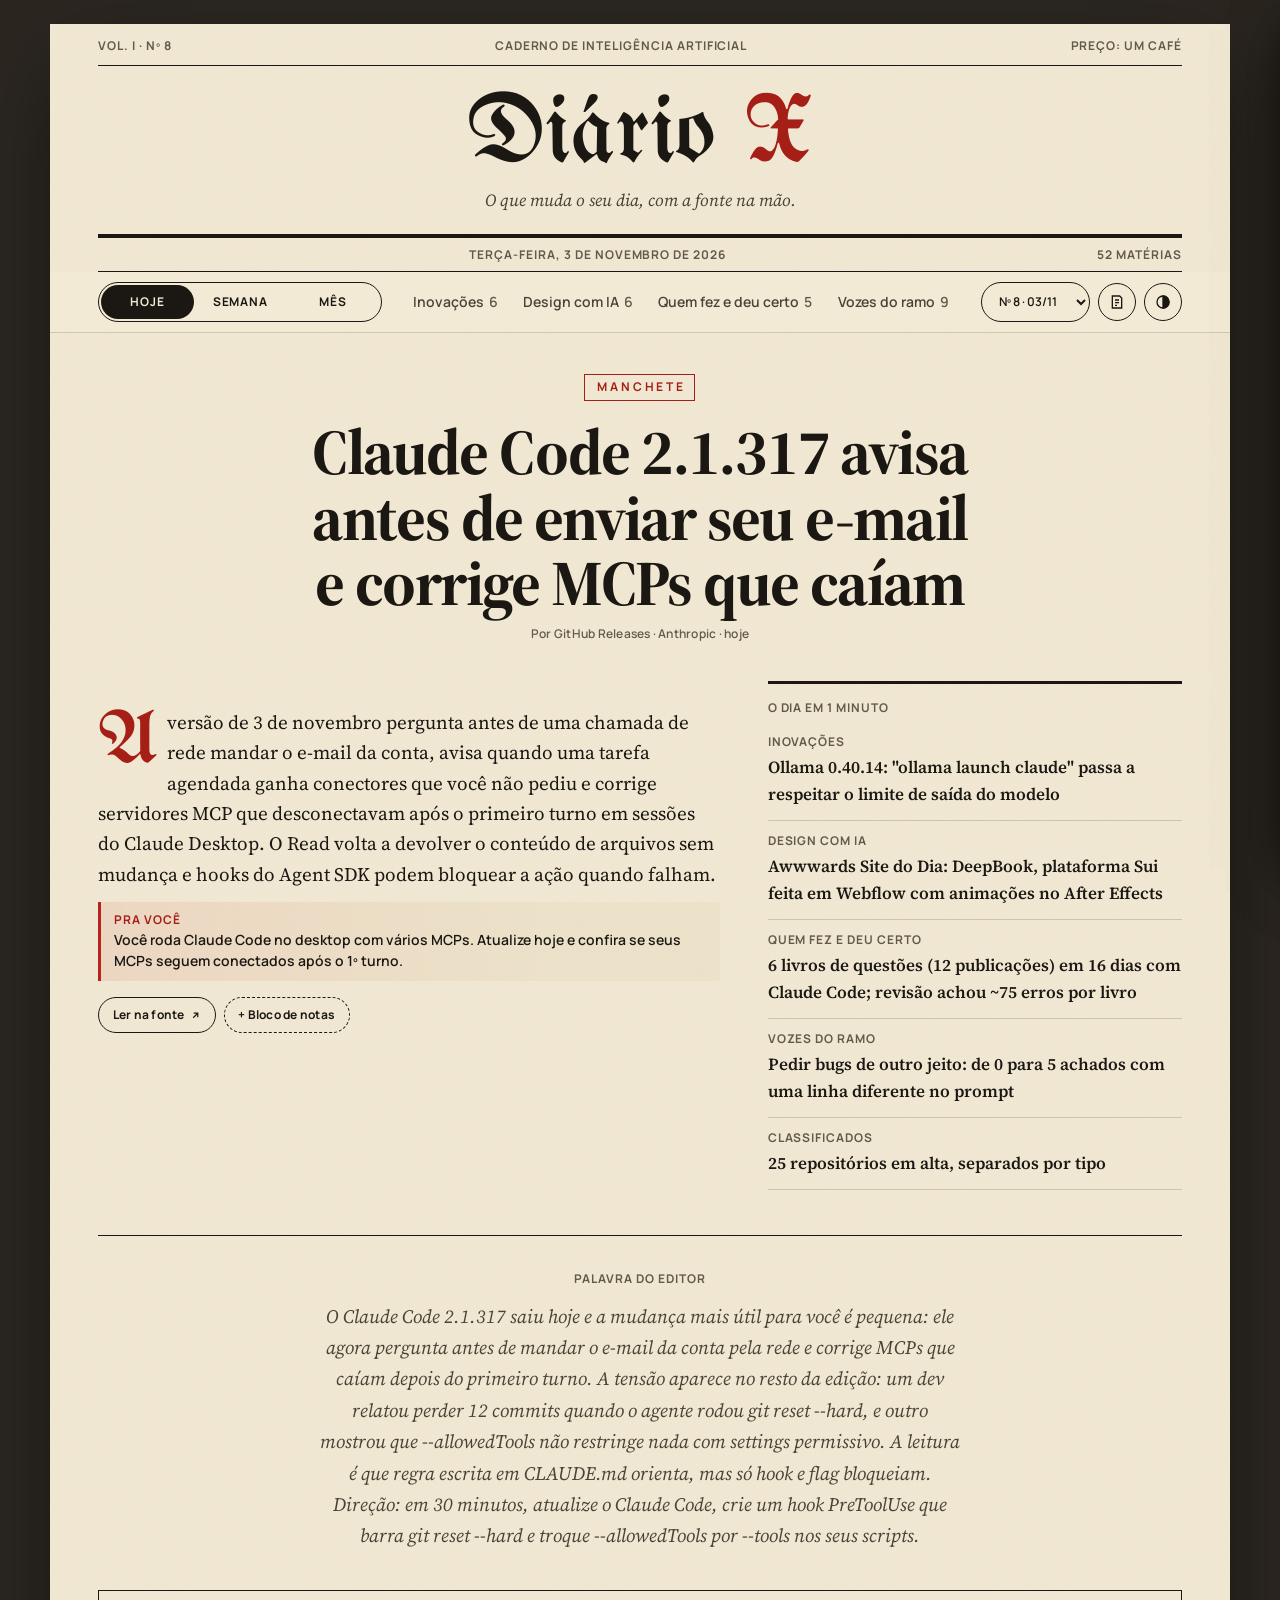
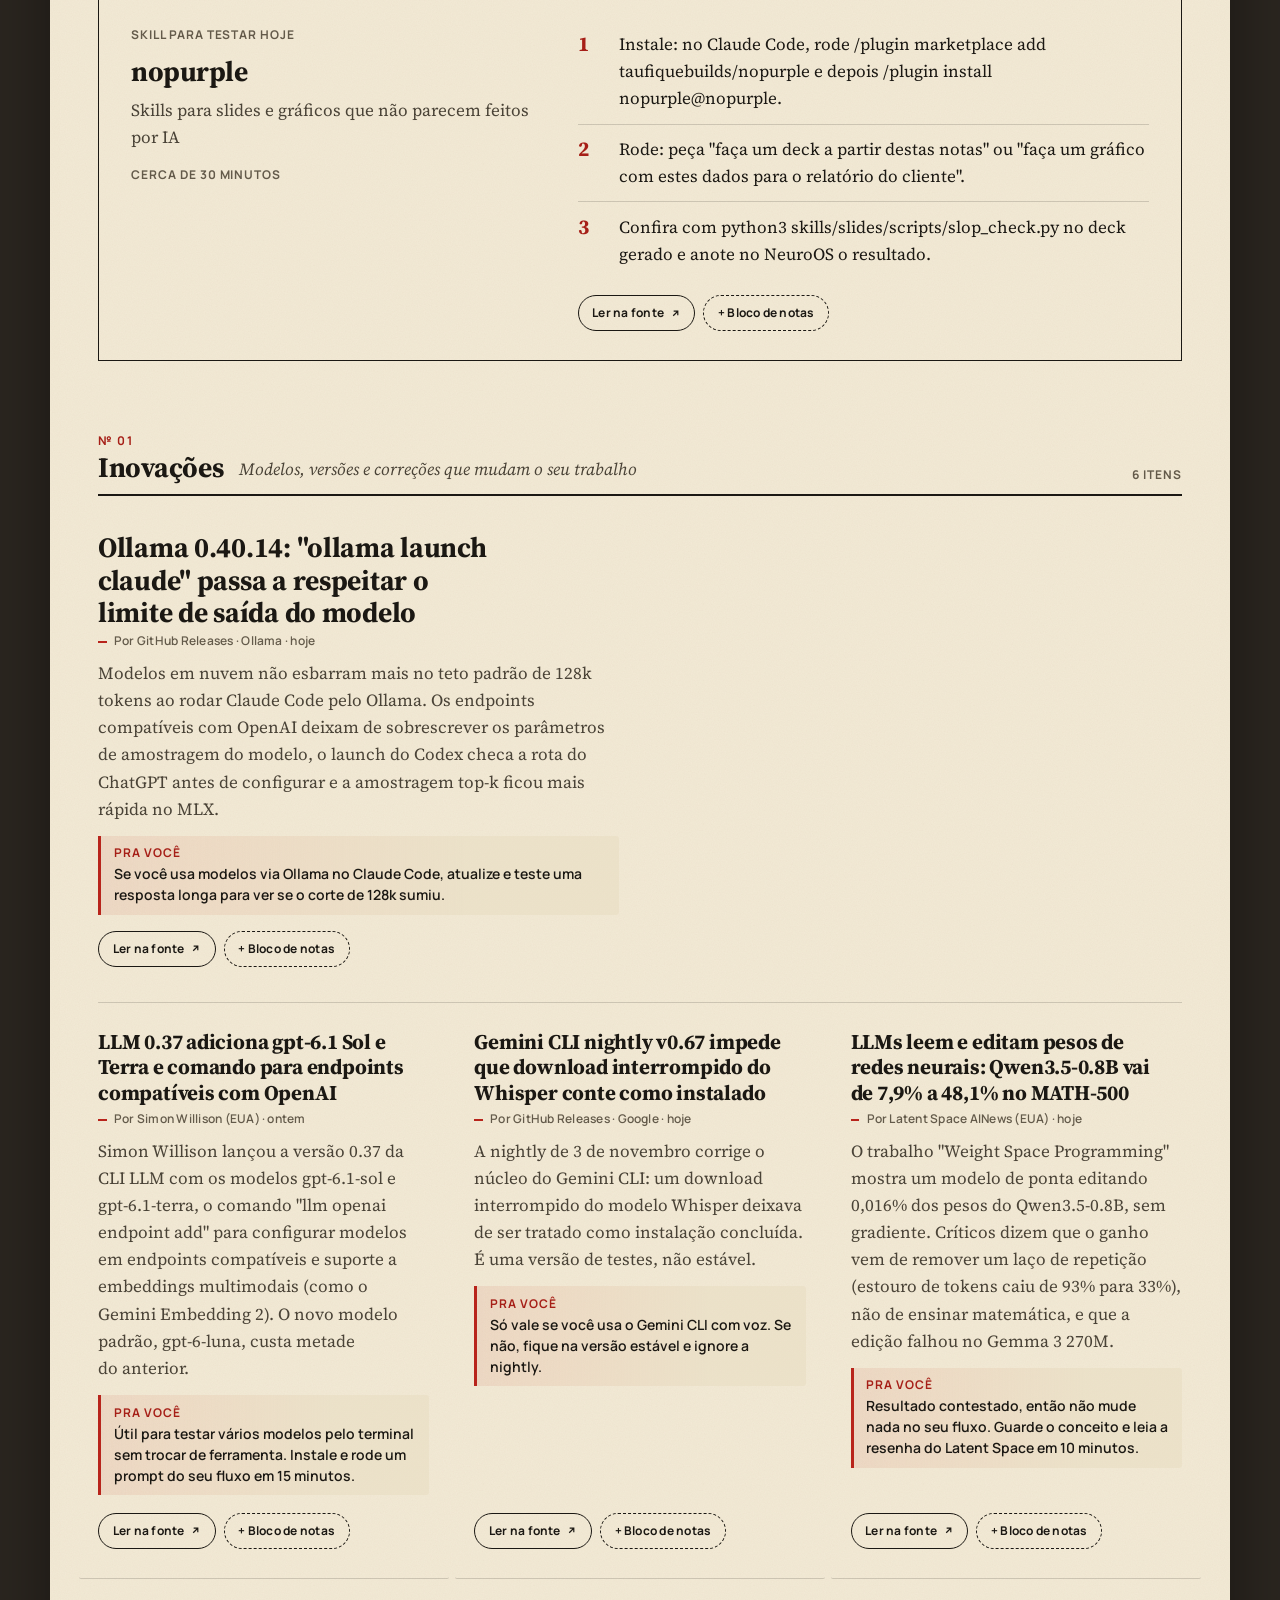
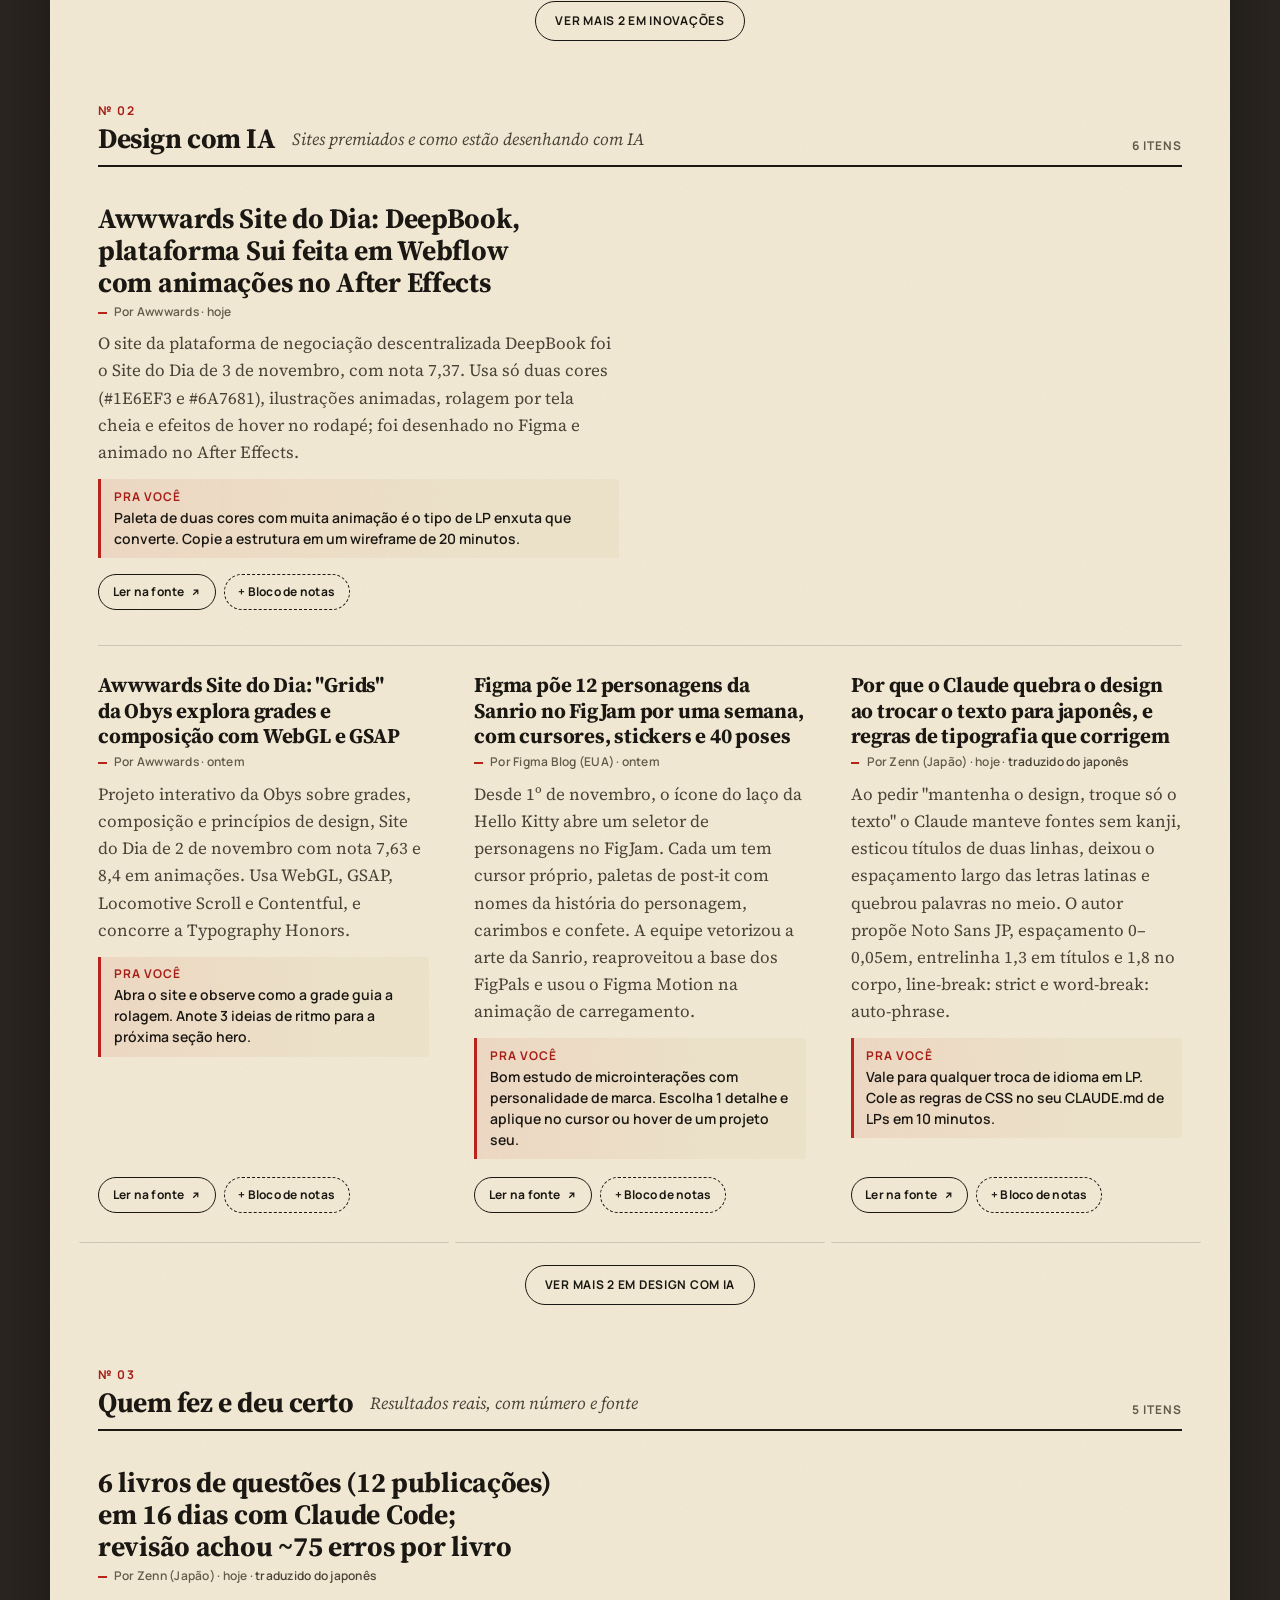
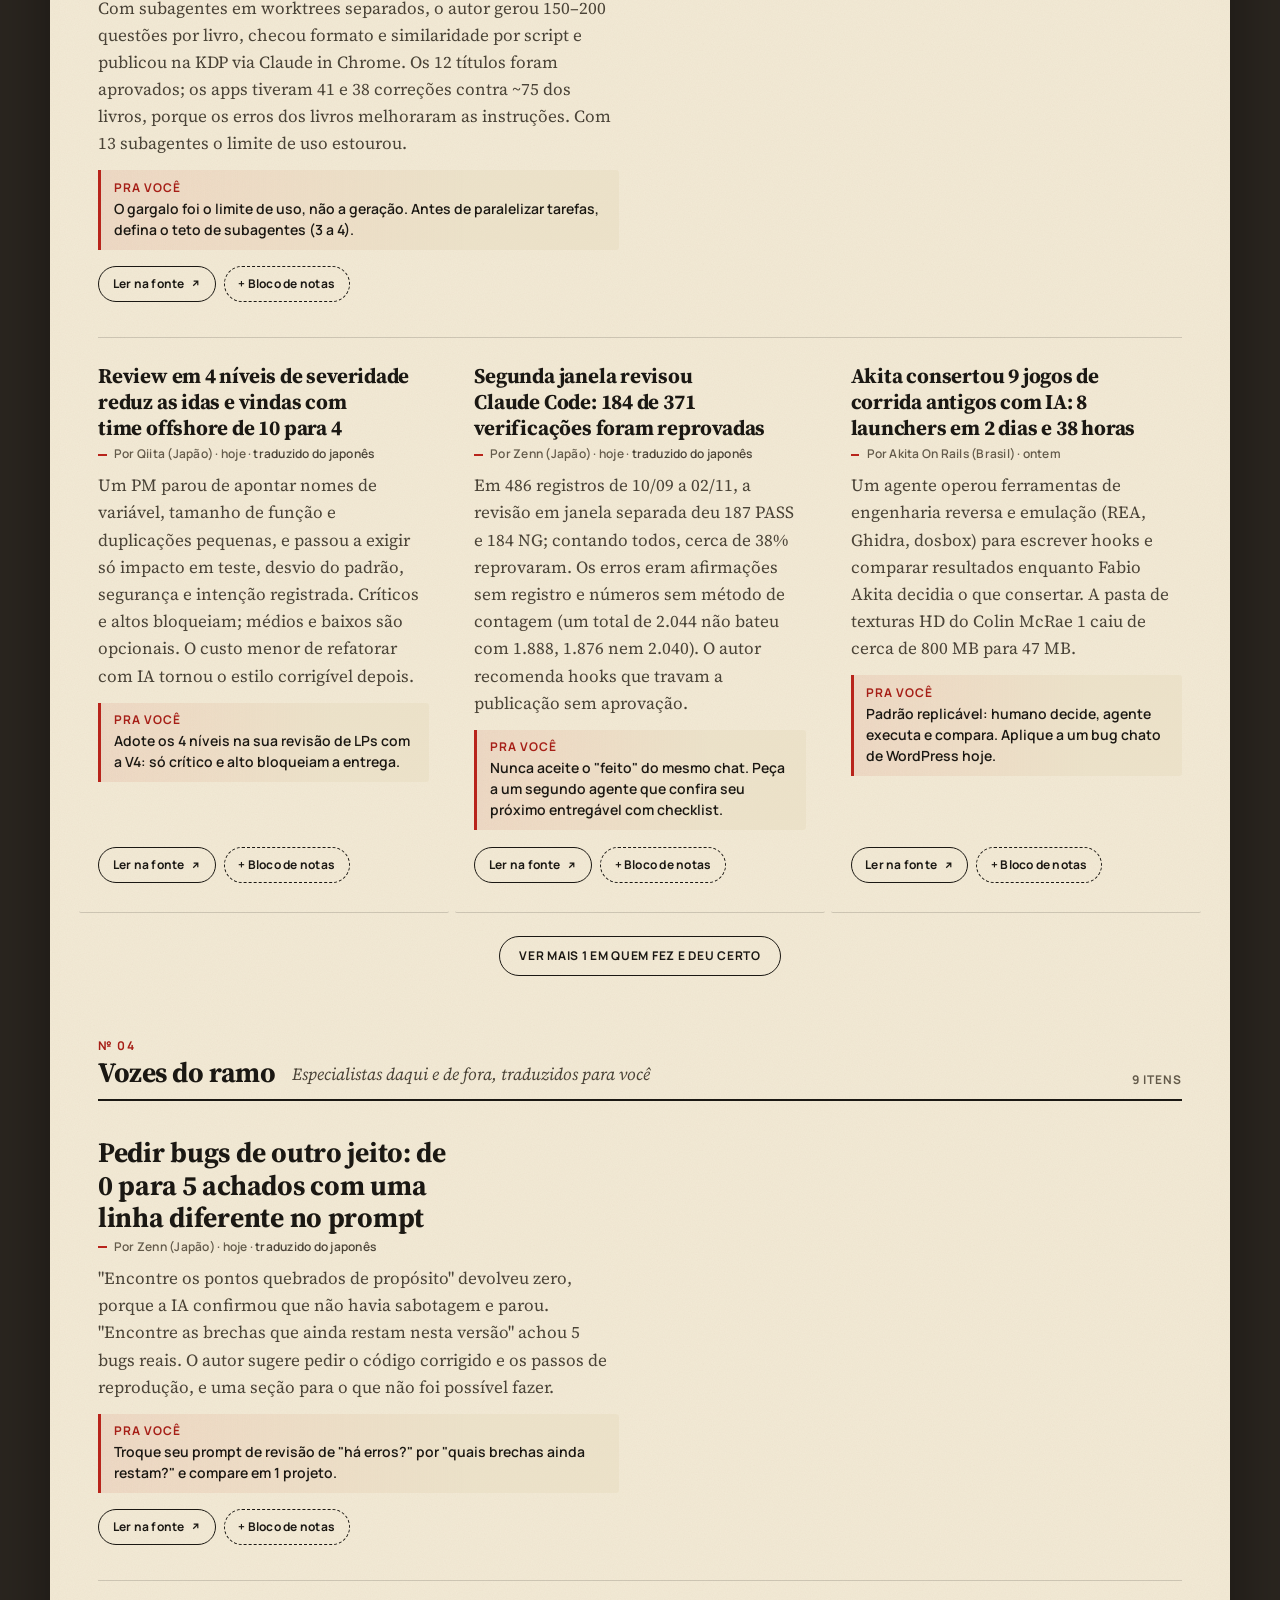
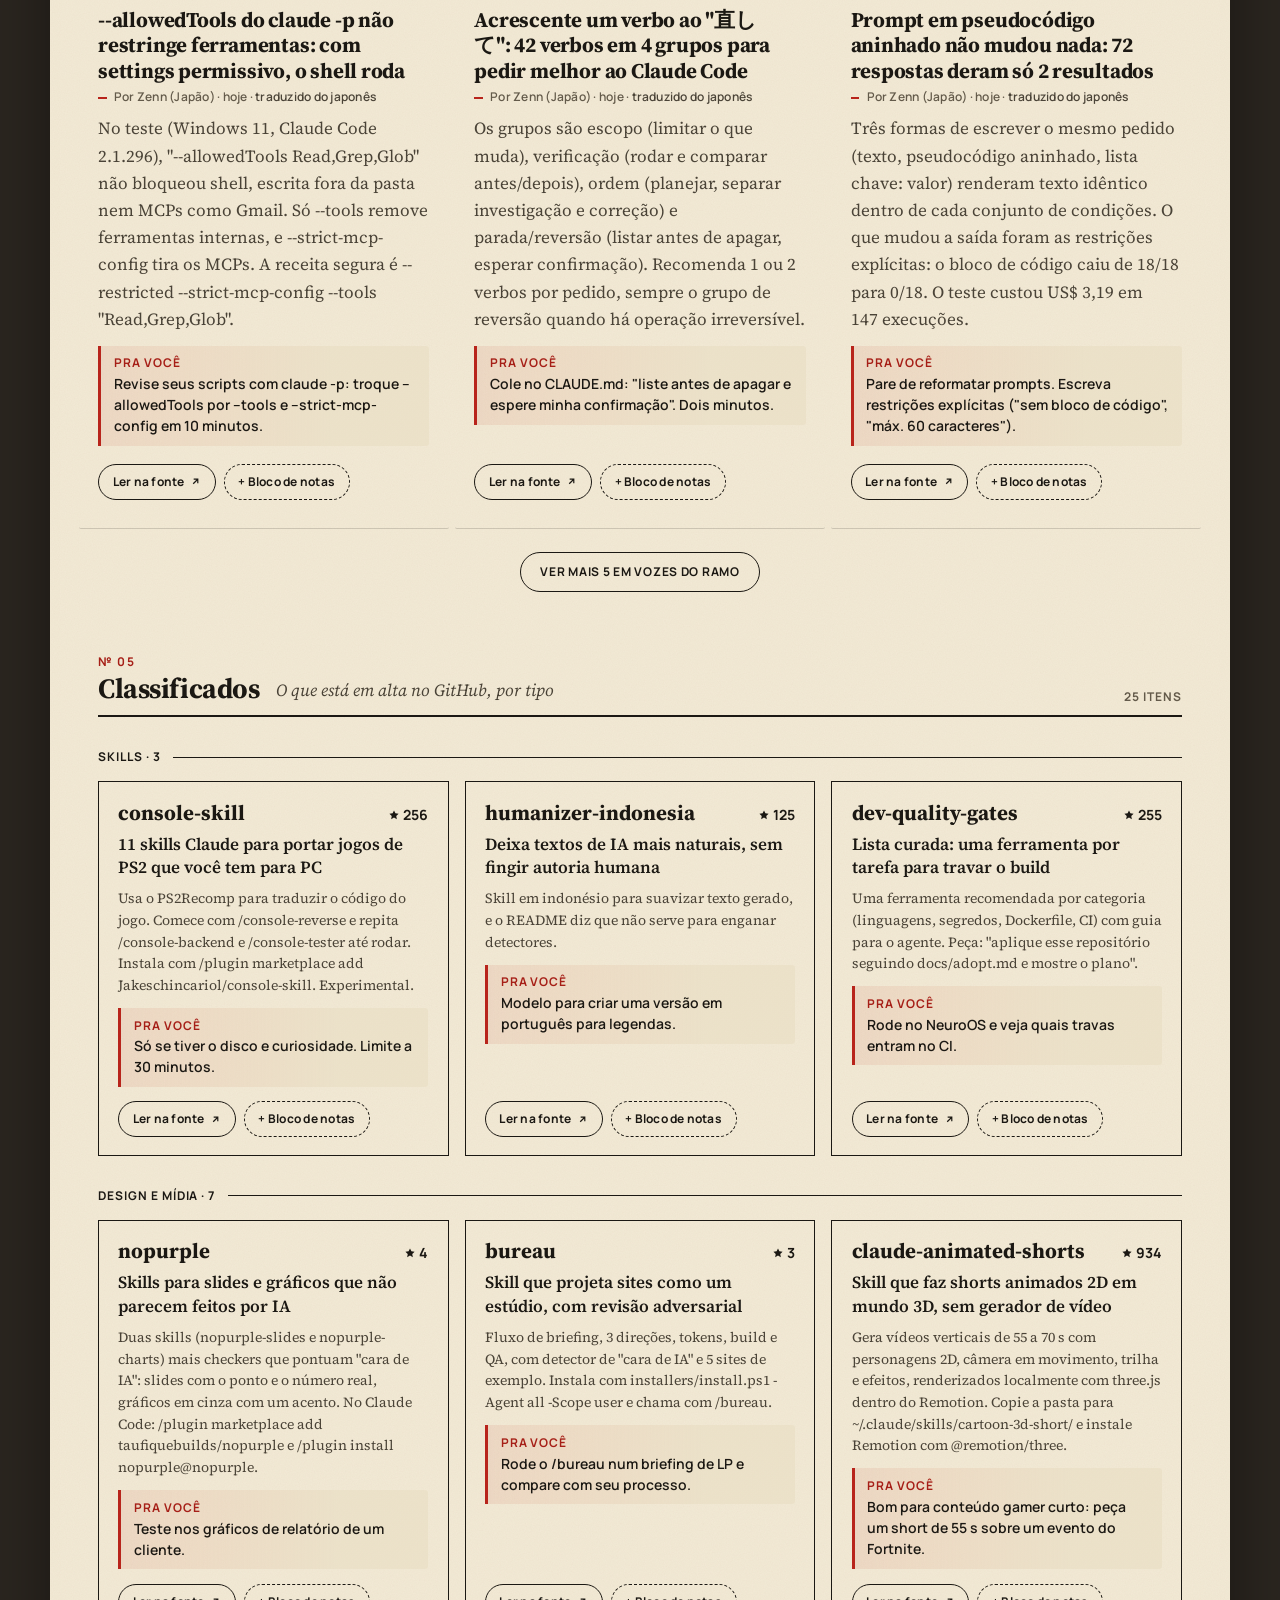
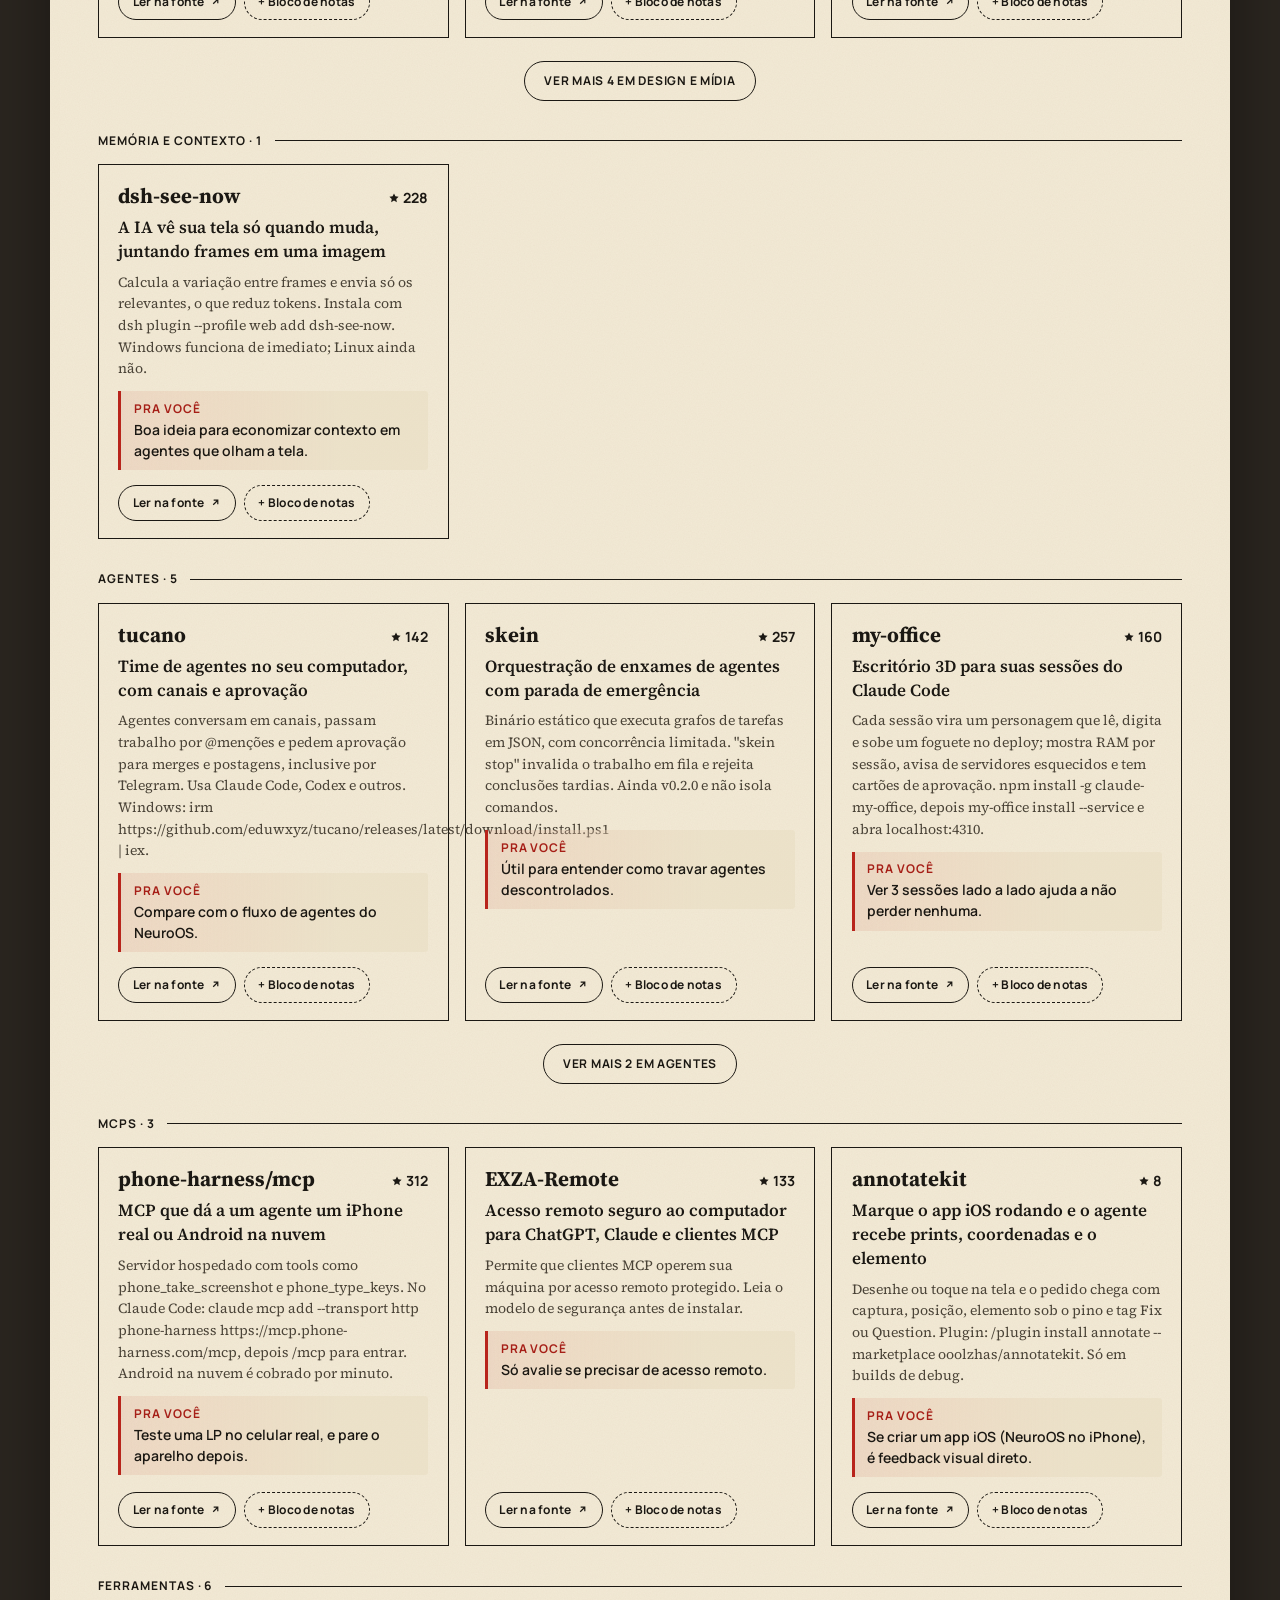
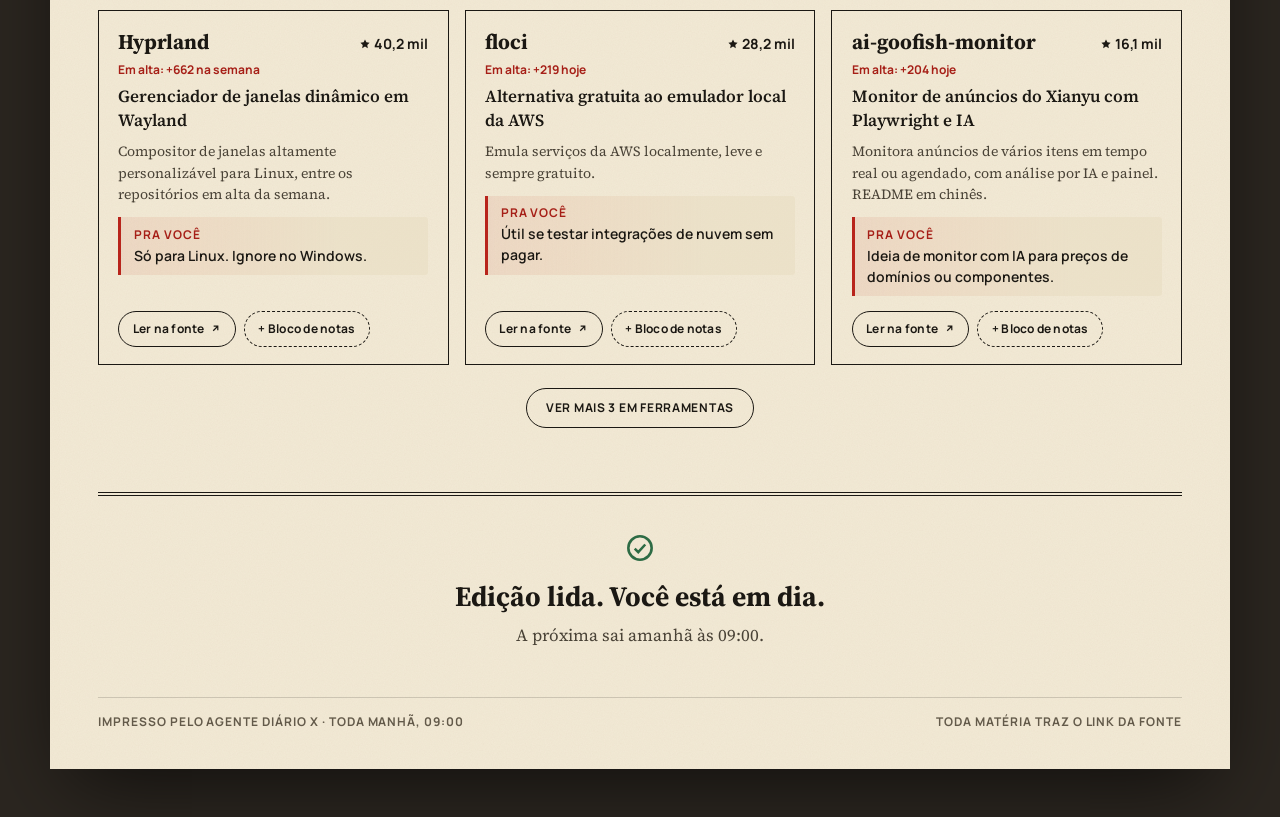
==== index.html @ 7601b272 "Painel Configurar no jornal, tamanho da edição e NeuroOS opcional Na primeira vez o painel abre sozi" ====
<!doctype html>
<html lang="pt-BR">
<head>
<meta charset="utf-8">
<meta name="viewport" content="width=device-width, initial-scale=1">
<title>Diário X · IA</title>
<link rel="icon" type="image/png" href="assets/favicon-64.png">
<link rel="apple-touch-icon" href="assets/apple-touch-icon.png">
<link rel="preconnect" href="https://fonts.googleapis.com">
<link rel="preconnect" href="https://fonts.gstatic.com" crossorigin>
<link href="https://fonts.googleapis.com/css2?family=Manrope:wght@600;700&family=Source+Serif+4:ital,opsz,wght@0,8..60,400;0,8..60,600;0,8..60,700;1,8..60,400&family=UnifrakturMaguntia&display=swap" rel="stylesheet">
<style>
  /* Tokens: papel de jornal + identidade Vinicius Xavier (vermelho = aja aqui) */
  :root {
    --desk: #2b2620;
    --paper: #f3ead6;
    --paper-2: #e9dec4;
    --ink: #1b1813;
    --ink-2: #4a4337;
    --ink-3: #635a4a;
    --rule: #1b18132b;
    --rule-strong: #1b1813;
    --accent-text: #a61f17;
    --accent-solid: #b8241b;
    --on-accent: #fff8ec;
    --ok: #2d6b44;
    --ease: cubic-bezier(.23, 1, .32, 1);

    /* três vozes: logotipo, serifa editorial, sem serifa da marca */
    --logo: "UnifrakturMaguntia", "Old English Text MT", serif;
    --serif: "Source Serif 4", Georgia, serif;
    --sans: "Manrope", system-ui, sans-serif;

    /* escala por papel */
    --t-manchete: clamp(2.3rem, 5vw, 4.25rem);
    --t-secao: 1.75rem;
    --t-titulo: 1.3125rem;
    --t-texto: 1.0625rem;
    --t-nota: .875rem;
    --t-rotulo: .75rem;

    --bar-h: 64px;
    color-scheme: light;
  }
  @media (prefers-color-scheme: dark) {
    :root:not([data-theme="light"]) {
      --desk: #0d0b09; --paper: #1d1913; --paper-2: #28221a; --ink: #ecdfc3; --ink-2: #cbbd9e; --ink-3: #ab9e83;
      --rule: #ecdfc32b; --rule-strong: #ecdfc3; --accent-text: #ff7a68; --accent-solid: #c9322a; --ok: #7fc79a;
      color-scheme: dark;
    }
  }
  :root[data-theme="dark"] {
    --desk: #0d0b09; --paper: #1d1913; --paper-2: #28221a; --ink: #ecdfc3; --ink-2: #cbbd9e; --ink-3: #ab9e83;
    --rule: #ecdfc32b; --rule-strong: #ecdfc3; --accent-text: #ff7a68; --accent-solid: #c9322a; --ok: #7fc79a;
    color-scheme: dark;
  }

  * { box-sizing: border-box; }
  html { -webkit-text-size-adjust: 100%; scroll-behavior: smooth; scrollbar-color: var(--ink-3) var(--desk); accent-color: var(--accent-solid); }
  body { margin: 0; background: var(--desk); color: var(--ink); font: 400 var(--t-texto)/1.6 var(--serif); font-optical-sizing: auto; -webkit-font-smoothing: antialiased; caret-color: var(--accent-solid); }
  ::selection { background: var(--accent-solid); color: var(--on-accent); }
  a { color: inherit; text-underline-offset: .18em; text-decoration-thickness: 1px; }
  button { -webkit-tap-highlight-color: transparent; font: inherit; }
  button:active { transform: scale(.97); }
  :focus-visible { outline: 3px solid var(--accent-solid); outline-offset: 2px; }

  /* papéis tipográficos */
  .rotulo { font: 700 var(--t-rotulo)/1.3 var(--sans); letter-spacing: .08em; text-transform: uppercase; color: var(--ink-3); }
  .byline { margin: .35rem 0 .6rem; font: 600 var(--t-rotulo)/1.4 var(--sans); letter-spacing: .02em; color: var(--ink-3); }
  .byline .trad { color: var(--ink-2); }
  h3.titulo { margin: 0; font: 700 var(--t-titulo)/1.22 var(--serif); letter-spacing: -.01em; text-wrap: balance; }
  h3.titulo a { text-decoration: none; }
  h3.titulo a:hover { text-decoration: underline; }
  .resumo { margin: 0; color: var(--ink-2); text-wrap: pretty; }

  /* a folha de jornal sobre a mesa */
  .sheet {
    position: relative; max-width: 1180px; margin: 1.5rem auto 3rem; padding: 0 3rem 2.5rem;
    background-color: var(--paper);
    background-image: url("data:image/svg+xml,%3Csvg xmlns='http://www.w3.org/2000/svg' width='220' height='220'%3E%3Cfilter id='n'%3E%3CfeTurbulence type='fractalNoise' baseFrequency='.85' numOctaves='3' stitchTiles='stitch'/%3E%3CfeColorMatrix values='0 0 0 0 .35 0 0 0 0 .27 0 0 0 0 .15 0 0 0 .07 0'/%3E%3C/filter%3E%3Crect width='100%25' height='100%25' filter='url(%23n)'/%3E%3C/svg%3E");
    box-shadow: 0 30px 80px -20px #000a;
  }

  /* ── Cabeçalho ── */
  .strip { display: flex; justify-content: space-between; gap: 1rem; padding: .9rem 0 .7rem; border-bottom: 1px solid var(--rule-strong); }
  .title { text-align: center; padding: 1.5rem 0 .3rem; }
  .title h1 { margin: 0; font: 400 clamp(3.2rem, 8.5vw, 6rem)/.95 var(--logo); }
  .title h1 .x { color: var(--accent-text); }
  .title .motto { margin-top: .5rem; font: italic 400 var(--t-texto)/1.4 var(--serif); color: var(--ink-2); }
  .dateline { display: flex; justify-content: space-between; gap: 1rem; margin-top: 1rem; border-top: 4px solid var(--rule-strong); border-bottom: 1px solid var(--rule-strong); padding: .55rem 0; }
  .dateline .rotulo { color: var(--ink); }

  /* ── Barra (sólida, sem vidro) ── */
  .bar { position: sticky; top: 0; z-index: 20; margin: 0 -3rem; padding: .6rem 3rem; background: var(--paper); border-bottom: 1px solid var(--rule); }
  .bar-in { display: flex; align-items: center; gap: 1.2rem; }
  .seg { position: relative; display: inline-grid; grid-auto-flow: column; grid-auto-columns: 1fr; border: 1.5px solid var(--rule-strong); padding: 2px; border-radius: 999px; flex: none; }
  .seg button { position: relative; z-index: 1; border: 0; background: none; color: var(--ink); cursor: pointer; font: 700 var(--t-rotulo)/1 var(--sans); letter-spacing: .06em; text-transform: uppercase; padding: .7rem 1rem; border-radius: 999px; min-width: 5.8rem; transition: color 240ms var(--ease); }
  .seg button[aria-selected="true"] { color: var(--paper); }
  .seg .thumb { position: absolute; top: 2px; bottom: 2px; left: 2px; width: calc((100% - 4px) / 3); border-radius: 999px; background: var(--ink); transition: transform 380ms cubic-bezier(.3, 1.25, .5, 1); }
  .cats { display: flex; gap: .2rem; overflow-x: auto; scrollbar-width: none; flex: 1; }
  .cats a { flex: none; text-decoration: none; padding: .6rem .7rem; border-radius: 6px; font: 600 var(--t-nota)/1 var(--sans); color: var(--ink-2); transition: background 160ms var(--ease); }
  .cats a:hover { background: var(--paper-2); color: var(--ink); }
  .cats a b { font-weight: 600; color: var(--ink-3); margin-left: .3rem; }
  .tools { display: flex; gap: .5rem; align-items: center; flex: none; }
  .ed-select { font: 600 var(--t-rotulo)/1 var(--sans); color: var(--ink); background: transparent; border: 1.5px solid var(--rule-strong); border-radius: 999px; padding: .6rem .8rem; min-height: 38px; }
  .icon-btn { width: 38px; height: 38px; border-radius: 50%; border: 1.5px solid var(--rule-strong); background: transparent; color: var(--ink); cursor: pointer; display: grid; place-items: center; }

  /* ── Fotos que se mexem (só nos destaques) ── */
  .foto { position: relative; margin: 0; overflow: hidden; background: var(--paper-2); }
  .foto img { display: block; width: 100%; height: 100%; object-fit: cover; filter: grayscale(1) sepia(.5) contrast(1.15) brightness(.95); transform-origin: 50% 40%; animation: respira 16s ease-in-out infinite alternate; animation-delay: var(--d, 0s); transition: filter 520ms var(--ease); }
  .foto::after { content: ""; position: absolute; inset: 0; pointer-events: none; mix-blend-mode: multiply; background: radial-gradient(#0000002a .7px, transparent .9px) 0 0 / 3px 3px; transition: opacity 520ms var(--ease); }
  .foto:hover img, .foto:active img { filter: none; }
  .foto:hover::after, .foto:active::after { opacity: 0; }
  @keyframes respira { from { transform: scale(1.04) translate(-1.2%, -.8%); } to { transform: scale(1.12) translate(1.4%, 1%); } }
  .ar-photo { aspect-ratio: 4 / 3; }
  .ar-wide { aspect-ratio: 16 / 9; }
  .moldura { box-shadow: 0 0 0 4px var(--paper), 0 0 0 5.5px var(--rule-strong); }

  /* ── "Pra você": a notinha ── */
  .pv { margin: .8rem 0 1rem; padding: .6rem .8rem; background: color-mix(in srgb, var(--paper-2) 75%, transparent); border-radius: 2px; font: 600 var(--t-nota)/1.5 var(--sans); color: var(--ink); }
  .pv b { display: block; font: 700 var(--t-rotulo)/1.3 var(--sans); letter-spacing: .08em; text-transform: uppercase; color: var(--accent-text); margin-bottom: .15rem; }

  /* ações: tinta por padrão; vermelho só onde é a ação do dia */
  .actions { display: flex; align-items: center; gap: .5rem; flex-wrap: wrap; }
  .src, .save { display: inline-flex; align-items: center; gap: .35rem; min-height: 36px; cursor: pointer; text-decoration: none; font: 700 var(--t-rotulo)/1 var(--sans); letter-spacing: .02em; padding: .55rem .85rem; border-radius: 999px; border: 1.5px solid var(--rule-strong); background: transparent; color: var(--ink); transition: background 160ms var(--ease), color 160ms var(--ease), border-color 160ms var(--ease), transform 100ms var(--ease); }
  .src:hover { background: var(--ink); color: var(--paper); }
  .save:hover { color: var(--accent-text); border-color: var(--accent-solid); }
  .save.principal { background: var(--accent-solid); border-color: var(--accent-solid); color: var(--on-accent); }
  .save.principal:hover { color: var(--on-accent); filter: brightness(1.08); }
  .save[data-state="saved"] { background: transparent; color: var(--ok); border-color: currentColor; cursor: default; filter: none; }

  /* ── Primeira página ── */
  .front { padding: 2.6rem 0 2.8rem; }
  .stamp { display: block; width: max-content; margin: 0 auto; font: 700 var(--t-rotulo)/1 var(--sans); letter-spacing: .24em; text-transform: uppercase; color: var(--accent-text); border: 1.5px solid currentColor; padding: .4rem .5rem .4rem .75rem; transform: rotate(-2deg); }
  .banner { margin: 1.1rem auto .6rem; max-width: 21ch; text-align: center; font: 700 var(--t-manchete)/1.03 var(--serif); letter-spacing: -.025em; text-wrap: balance; }
  .banner a { text-decoration: none; }
  .front .byline { text-align: center; margin-bottom: 2.4rem; }
  .front-grid { display: grid; grid-template-columns: minmax(0, 1.5fr) minmax(0, 1fr); gap: 3rem; align-items: start; }
  .lead-text { font-size: 1.1875rem; line-height: 1.6; margin: 1.6rem 0 0; max-width: 62ch; }
  .minuto { border-top: 3px solid var(--rule-strong); padding-top: 1rem; }
  .minuto h2 { margin: 0 0 .4rem; }
  .minuto ol { list-style: none; margin: 0; padding: 0; counter-reset: m; }
  .minuto li { border-bottom: 1px solid var(--rule); }
  .minuto a { display: block; text-decoration: none; padding: .75rem 0; }
  .minuto a:hover .t { text-decoration: underline; }
  .minuto .k { display: block; margin-bottom: .25rem; }
  .minuto .t { font: 600 var(--t-texto)/1.35 var(--serif); }

  .editorial { border-top: 1px solid var(--rule-strong); padding: 2.2rem 0 2.4rem; text-align: center; }
  .editorial .rotulo { display: block; margin-bottom: .9rem; }
  .editorial p { margin: 0 auto; max-width: 64ch; font: italic 400 1.1875rem/1.65 var(--serif); color: var(--ink-2); text-wrap: pretty; }

  /* Skill para testar hoje */
  .teste { display: grid; grid-template-columns: minmax(0, 1fr) minmax(0, 1.4fr); gap: 2.4rem; border: 1.5px solid var(--rule-strong); padding: 1.8rem 2rem; margin-bottom: .6rem; }
  .teste h2 { margin: .5rem 0 .6rem; font: 700 var(--t-secao)/1.15 var(--serif); letter-spacing: -.015em; }
  .teste h2 a { text-decoration: none; }
  .teste ol { margin: 0; padding: 0; list-style: none; counter-reset: p; }
  .teste li { counter-increment: p; display: grid; grid-template-columns: 2.2rem 1fr; gap: .4rem; padding: .7rem 0; border-bottom: 1px solid var(--rule); }
  .teste li:last-child { border-bottom: 0; }
  .teste li::before { content: counter(p); font: 700 var(--t-titulo)/1.2 var(--serif); color: var(--accent-text); }
  .teste .tempo { margin-top: 1rem; }

  /* ── Seções ── */
  .section { padding-top: 4rem; scroll-margin-top: calc(var(--bar-h) + 1rem); }
  [id^="m-"] { scroll-margin-top: calc(var(--bar-h) + 1rem); }
  .sec-head { display: flex; align-items: baseline; gap: 1rem; border-bottom: 2px solid var(--rule-strong); padding-bottom: .7rem; }
  .sec-head h2 { margin: 0; font: 700 var(--t-secao)/1.1 var(--serif); letter-spacing: -.015em; }
  .sec-head .sub { color: var(--ink-2); font-style: italic; }
  .sec-head .rotulo { margin-left: auto; flex: none; }

  .feature { display: grid; grid-template-columns: minmax(0, 1fr) minmax(0, 1fr); gap: 2.6rem; align-items: center; padding: 2.2rem 0; border-bottom: 1px solid var(--rule); }
  .feature h3.titulo { font-size: var(--t-secao); line-height: 1.15; }
  .cards { display: grid; grid-template-columns: repeat(3, minmax(0, 1fr)); gap: 0 2.8rem; }
  .cards > article { padding: 1.8rem 0 2rem; border-bottom: 1px solid var(--rule); display: flex; flex-direction: column; }
  .cards .actions { margin-top: auto; }
  .cards .pv { margin-bottom: 1.1rem; }
  [hidden] { display: none !important; }

  .mais { display: flex; justify-content: center; padding: 1.4rem 0 0; }
  .mais button { cursor: pointer; min-height: 40px; border: 1.5px solid var(--rule-strong); background: transparent; color: var(--ink); border-radius: 999px; padding: .6rem 1.2rem; font: 700 var(--t-rotulo)/1 var(--sans); letter-spacing: .06em; text-transform: uppercase; transition: background 160ms var(--ease), color 160ms var(--ease); }
  .mais button:hover { background: var(--ink); color: var(--paper); }

  /* ── Classificados ── */
  .grupo { padding-top: 2rem; }
  .grupo h3.g { margin: 0 0 1rem; display: flex; align-items: center; gap: .8rem; color: var(--ink); }
  .grupo h3.g::after { content: ""; flex: 1; border-top: 1px solid var(--rule-strong); }
  .ads { display: grid; grid-template-columns: repeat(3, minmax(0, 1fr)); gap: 1rem; }
  .ad { border: 1px solid var(--rule-strong); padding: 1.1rem 1.2rem 1.1rem; display: flex; flex-direction: column; gap: .5rem; }
  .ad-top { display: flex; justify-content: space-between; align-items: baseline; gap: .8rem; }
  .ad h4 { margin: 0; font: 700 var(--t-titulo)/1.2 var(--serif); word-break: break-word; }
  .ad h4 a { text-decoration: none; }
  .ad h4 a:hover { text-decoration: underline; }
  .ad .stars { flex: none; font: 700 var(--t-nota)/1 var(--sans); color: var(--ink); white-space: nowrap; }
  .ad .stars svg { vertical-align: -1px; margin-right: .2rem; }
  .ad .alta { font: 700 var(--t-rotulo)/1.3 var(--sans); color: var(--accent-text); }
  .ad .oque { margin: 0; font: 600 var(--t-texto)/1.4 var(--serif); }
  .ad .det { margin: 0; font-size: var(--t-nota); line-height: 1.55; color: var(--ink-2); }
  .ad .pv { margin: .2rem 0 .4rem; }
  .ad .actions { margin-top: auto; }

  /* fim da leitura */
  .fim { margin-top: 4rem; padding: 2.4rem 0 1rem; border-top: 4px double var(--rule-strong); text-align: center; }
  .fim strong { display: block; font: 700 var(--t-secao)/1.2 var(--serif); }
  .fim p { margin: .5rem 0 0; color: var(--ink-2); }
  .fim svg { color: var(--ok); margin-bottom: .6rem; }
  footer { margin-top: 2rem; padding-top: 1rem; border-top: 1px solid var(--rule); display: flex; justify-content: space-between; gap: 1rem; flex-wrap: wrap; }

  .empty { padding: 4rem 0; text-align: center; color: var(--ink-2); font-style: italic; font-size: 1.2rem; }
  .toast { position: fixed; left: 50%; bottom: 1.5rem; z-index: 50; transform: translate(-50%, 1.2rem); opacity: 0; background: var(--ink); color: var(--paper); font: 600 var(--t-nota)/1.3 var(--sans); padding: .85rem 1.15rem; border-radius: 999px; transition: transform 320ms var(--ease), opacity 240ms var(--ease); pointer-events: none; max-width: calc(100% - 2rem); }
  .toast.on { transform: translate(-50%, 0); opacity: 1; }

  /* o momento autoral: a primeira página assenta como tinta, em cascata de ~80 ms */
  .rise { opacity: 0; transform: translateY(10px); filter: blur(3px); animation: rise 640ms var(--ease) forwards; animation-delay: calc(var(--i, 0) * 80ms); }
  @keyframes rise { to { opacity: 1; transform: none; filter: none; } }
  @media (prefers-reduced-motion: reduce) {
    html { scroll-behavior: auto; }
    .rise { animation: fade 200ms linear forwards; transform: none; filter: none; animation-delay: 0ms; }
    @keyframes fade { to { opacity: 1; } }
    .foto img { animation: none; }
    .seg .thumb { transition: none; }
  }

  @media (max-width: 1000px) {
    .sheet { padding: 0 2rem 2rem; }
    .bar { margin: 0 -2rem; padding: .6rem 2rem; }
    .front-grid, .feature, .teste { grid-template-columns: 1fr; gap: 1.8rem; }
    .cards, .ads { grid-template-columns: repeat(2, minmax(0, 1fr)); }
  }
  @media (max-width: 640px) {
    .sheet { margin: 0; padding: 0 1rem 1.5rem; box-shadow: none; }
    .bar { margin: 0 -1rem; padding: .5rem 1rem; }
    .bar-in { gap: .5rem .6rem; flex-wrap: wrap; }
    .cats { display: none; }                 /* o "Dia em 1 minuto" faz esse papel no celular */
    .seg { flex: 1 1 100%; }                 /* linha própria: dividindo com o seletor, "Semana" não cabia no terço */
    .seg button { min-width: 0; padding: .75rem .4rem; }
    .tools { flex: 1; justify-content: flex-end; }
    .ed-select { margin-right: auto; }
    .strip .c, .dateline .side { display: none; }
    .dateline { justify-content: center; }
    .cards, .ads { grid-template-columns: 1fr; }
    .sec-head { flex-wrap: wrap; }
    .sec-head .sub { flex-basis: 100%; order: 3; }
    .teste { padding: 1.3rem 1.2rem; }
    .src, .save { min-height: 42px; }
  }

  /* ── Acabamento: o jornal ganha chapa de impressão ── */
  .lead-text::first-letter { float: left; font: 400 4.6rem/.82 var(--logo); padding: .32rem .55rem 0 0; color: var(--accent-text); }
  main { counter-reset: sec; }
  .section { counter-increment: sec; }
  .sec-head h2::before { content: "№ " counter(sec, decimal-leading-zero); display: block; margin-bottom: .35rem; font: 700 var(--t-rotulo)/1 var(--sans); letter-spacing: .14em; color: var(--accent-text); }
  .sec-head { align-items: flex-end; }
  .pv { border-left: 3px solid var(--accent-solid); border-radius: 0 3px 3px 0; background: linear-gradient(90deg, color-mix(in srgb, var(--accent-solid) 9%, transparent), color-mix(in srgb, var(--paper-2) 70%, transparent) 70%); }
  .cards > article { padding: 1.6rem 1.2rem 1.8rem; margin: 0 -1.2rem; border-bottom: 1px solid var(--rule); border-radius: 2px; transition: background 200ms var(--ease), box-shadow 200ms var(--ease); }
  .cards > article:hover { background: color-mix(in srgb, var(--paper-2) 55%, transparent); box-shadow: inset 3px 0 0 var(--accent-solid); }
  .ad { transition: transform 200ms var(--ease), box-shadow 200ms var(--ease); }
  .ad:hover { transform: translate(-2px, -2px); box-shadow: 4px 4px 0 var(--rule-strong); }
  .banner a { background: linear-gradient(var(--accent-solid), var(--accent-solid)) 0 100% / 0 .09em no-repeat; transition: background-size 420ms var(--ease); }
  .banner a:hover { background-size: 100% .09em; }
  .byline::before { content: ""; display: inline-block; width: .55rem; height: 2px; background: var(--accent-solid); vertical-align: middle; margin-right: .45rem; }
  .front .byline::before { display: none; }

  /* ── Bloco de notas (gaveta) ── */
  .note { display: inline-flex; align-items: center; gap: .35rem; min-height: 36px; cursor: pointer; font: 700 var(--t-rotulo)/1 var(--sans); letter-spacing: .02em; padding: .55rem .85rem; border-radius: 999px; border: 1.5px dashed var(--rule-strong); background: transparent; color: var(--ink); transition: background 160ms var(--ease), color 160ms var(--ease), border-color 160ms var(--ease); }
  .note:hover { border-style: solid; color: var(--accent-text); border-color: var(--accent-solid); }
  .note[aria-pressed="true"] { border-style: solid; background: var(--ink); color: var(--paper); border-color: var(--ink); }
  .icon-btn { position: relative; }
  .icon-btn .badge { position: absolute; top: -5px; right: -5px; min-width: 18px; height: 18px; padding: 0 4px; border-radius: 9px; background: var(--accent-solid); color: var(--on-accent); font: 700 .6875rem/18px var(--sans); text-align: center; }
  .gaveta-fundo { position: fixed; inset: 0; z-index: 40; background: #0008; opacity: 0; pointer-events: none; transition: opacity 240ms var(--ease); }
  .gaveta { position: fixed; top: 0; right: 0; bottom: 0; z-index: 41; width: min(440px, 100%); display: flex; flex-direction: column; background: var(--paper); border-left: 1.5px solid var(--rule-strong); box-shadow: -30px 0 60px -30px #000a; transform: translateX(104%); transition: transform 340ms var(--ease); }
  .gaveta.aberta { transform: none; }
  body.gaveta-aberta .gaveta-fundo { opacity: 1; pointer-events: auto; }
  .gaveta header { display: flex; align-items: center; justify-content: space-between; padding: 1rem 1.2rem; border-bottom: 4px double var(--rule-strong); }
  .gaveta h2 { margin: 0; font: 400 1.9rem/1 var(--logo); }
  .gaveta .corpo { flex: 1; overflow-y: auto; padding: 1rem 1.2rem 2rem; }
  .gaveta textarea { width: 100%; min-height: 150px; resize: vertical; padding: .8rem; border: 1.5px solid var(--rule-strong); border-radius: 3px; background: color-mix(in srgb, var(--paper-2) 50%, transparent); color: var(--ink); font: 400 var(--t-texto)/1.55 var(--serif); }
  .gaveta .acoes { display: flex; gap: .5rem; flex-wrap: wrap; margin: .7rem 0 1.4rem; }
  .gaveta h3 { margin: 0 0 .6rem; }
  .gaveta .guardado { padding: .8rem 0; border-bottom: 1px solid var(--rule); }
  .gaveta .guardado a { font: 700 1.0625rem/1.3 var(--serif); text-decoration: none; }
  .gaveta .guardado a:hover { text-decoration: underline; }
  .gaveta .guardado .byline { margin: .2rem 0 .5rem; }
  .gaveta .byline::before { display: none; }
  .gaveta .vazio { color: var(--ink-2); font-style: italic; }
  /* ── Configurar (mesma gaveta, com formulário) ── */
  .ajustes .intro { margin: 0 0 1.2rem; color: var(--ink-2); font: italic 400 var(--t-texto)/1.5 var(--serif); }
  .ajustes fieldset { border: 0; margin: 0 0 1.5rem; padding: 0; }
  .ajustes legend, .ajustes label.rotulo { display: block; margin-bottom: .5rem; }
  .ajustes .dica { margin: .4rem 0 0; color: var(--ink-3); font: 400 var(--t-nota)/1.4 var(--sans); }
  .ajustes input[type="text"], .ajustes select, .ajustes textarea { width: 100%; padding: .65rem .75rem; border: 1.5px solid var(--rule-strong); border-radius: 3px; background: color-mix(in srgb, var(--paper-2) 50%, transparent); color: var(--ink); font: 400 var(--t-texto)/1.4 var(--sans); }
  .ajustes textarea { min-height: 140px; resize: vertical; font-family: var(--serif); line-height: 1.55; }
  .ajustes .linha { display: grid; grid-template-columns: 1fr 1fr; gap: .6rem; margin-top: .6rem; }
  .tamanhos { display: grid; grid-template-columns: repeat(3, 1fr); gap: .5rem; }
  .tamanhos label { display: grid; gap: .15rem; padding: .7rem .6rem; border: 1.5px solid var(--rule-strong); border-radius: 3px; cursor: pointer; text-align: center; font: 700 var(--t-rotulo)/1.2 var(--sans); text-transform: uppercase; letter-spacing: .05em; }
  .tamanhos label small { font: 400 var(--t-nota)/1.2 var(--sans); text-transform: none; letter-spacing: 0; color: var(--ink-2); }
  .tamanhos input { position: absolute; opacity: 0; pointer-events: none; }
  .tamanhos label:has(input:checked) { background: var(--ink); color: var(--paper); border-color: var(--ink); }
  .tamanhos label:has(input:checked) small { color: inherit; }
  .tamanhos label:has(input:focus-visible) { outline: 2px solid var(--accent-solid); outline-offset: 2px; }
  .busca-log { margin: .7rem 0 0; max-height: 220px; overflow: auto; padding: .7rem; border: 1px solid var(--rule); border-radius: 3px; font: 400 .78rem/1.5 ui-monospace, monospace; white-space: pre-wrap; color: var(--ink-2); }
  .ajustes .salvar { width: 100%; justify-content: center; min-height: 44px; }
  @media (prefers-reduced-motion: reduce) { .gaveta, .gaveta-fundo, .ad, .cards > article, .banner a { transition: none; } }
  @media (max-width: 640px) { .cards > article { margin: 0; padding: 1.4rem 0 1.6rem; } }
</style>
</head>
<body>
<div class="sheet">
  <header>
    <div class="strip rotulo">
      <span id="vol">Vol. I</span>
      <span class="c">Caderno de Inteligência Artificial</span>
      <span>Preço: um café</span>
    </div>
    <div class="title">
      <h1>Diário <span class="x">X</span></h1>
      <div class="motto">O que muda o seu dia, com a fonte na mão.</div>
    </div>
    <div class="dateline rotulo">
      <span class="side" id="cidade"></span>
      <span id="dateline"></span>
      <span class="side" id="leitura"></span>
    </div>
  </header>

  <nav class="bar" id="bar" aria-label="Período e seções">
    <div class="bar-in">
      <div class="seg" role="tablist" id="seg" aria-label="Período">
        <span class="thumb" id="thumb"></span>
        <button role="tab" data-p="24h" aria-selected="true">Hoje</button>
        <button role="tab" data-p="semana" aria-selected="false" tabindex="-1">Semana</button>
        <button role="tab" data-p="mes" aria-selected="false" tabindex="-1">Mês</button>
      </div>
      <div class="cats" id="cats"></div>
      <div class="tools">
        <select class="ed-select" id="ed-select" aria-label="Escolher edição"></select>
        <button class="icon-btn" id="bloco-btn" aria-label="Abrir o bloco de notas" aria-haspopup="dialog">
          <svg width="16" height="16" viewBox="0 0 24 24" fill="none" stroke="currentColor" stroke-width="2" aria-hidden="true"><path d="M5 3h11l3 3v15H5z"/><path d="M9 9h6M9 13h6M9 17h3"/></svg>
          <span class="badge" id="bloco-n" hidden>0</span>
        </button>
        <button class="icon-btn" id="ajustes-btn" aria-label="Configurar o jornal" aria-haspopup="dialog" hidden>
          <svg width="16" height="16" viewBox="0 0 24 24" fill="none" stroke="currentColor" stroke-width="2" aria-hidden="true"><path d="M4 6h10M18 6h2M4 12h4M12 12h8M4 18h12M20 18h0"/><circle cx="16" cy="6" r="2"/><circle cx="10" cy="12" r="2"/><circle cx="18" cy="18" r="2"/></svg>
        </button>
        <button class="icon-btn" id="theme" aria-label="Alternar edição diurna e noturna">
          <svg width="16" height="16" viewBox="0 0 24 24" fill="none" stroke="currentColor" stroke-width="2"><circle cx="12" cy="12" r="9"/><path d="M12 3a9 9 0 0 1 0 18z" fill="currentColor"/></svg>
        </button>
      </div>
    </div>
  </nav>

  <main id="main"><div class="empty">Rodando as rotativas…</div></main>

  <footer class="rotulo">
    <span>Impresso pelo agente Diário X · toda manhã, 09:00</span>
    <span>Toda matéria traz o link da fonte</span>
  </footer>
</div>
<div class="toast" id="toast" role="status" aria-live="polite"></div>
<div class="gaveta-fundo" id="gaveta-fundo"></div>
<aside class="gaveta" id="gaveta" role="dialog" aria-modal="true" aria-labelledby="gaveta-t" aria-hidden="true" inert>
  <header>
    <h2 id="gaveta-t">Bloco de notas</h2>
    <button class="icon-btn" id="gaveta-x" aria-label="Fechar o bloco de notas"><svg width="14" height="14" viewBox="0 0 24 24" fill="none" stroke="currentColor" stroke-width="2.4" aria-hidden="true"><path d="M5 5l14 14M19 5 5 19"/></svg></button>
  </header>
  <div class="corpo">
    <textarea id="nota-livre" placeholder="Escreva o que quiser lembrar. Salva sozinho, só neste navegador." aria-label="Anotações livres"></textarea>
    <div class="acoes">
      <button class="src" id="nota-copiar">Copiar tudo</button>
      <button class="src" id="nota-baixar">Baixar .md</button>
    </div>
    <h3 class="rotulo" id="guardados-t">Matérias guardadas</h3>
    <div id="guardados"></div>
  </div>
</aside>
<aside class="gaveta ajustes" id="ajustes" role="dialog" aria-modal="true" aria-labelledby="ajustes-t" aria-hidden="true" inert>
  <header>
    <h2 id="ajustes-t">Configurar</h2>
    <button class="icon-btn" data-fechar aria-label="Fechar a configuração"><svg width="14" height="14" viewBox="0 0 24 24" fill="none" stroke="currentColor" stroke-width="2.4" aria-hidden="true"><path d="M5 5l14 14M19 5 5 19"/></svg></button>
  </header>
  <form class="corpo" id="ajustes-form">
    <p class="intro" id="ajustes-intro">Vale a partir da próxima edição.</p>

    <fieldset>
      <label class="rotulo" for="aj-leitor">Seus interesses</label>
      <textarea id="aj-leitor" placeholder="Ex.: sou dev front-end em Recife, uso React e Cursor, quero novidades de IA para código e design. Não quero notícia de investimento. Prefiro dicas que dá para testar em 20 minutos."></textarea>
      <p class="dica">Quem você é, o que usa e o que quer (ou não quer) ler. É daqui que sai o "pra você" de cada matéria.</p>
    </fieldset>

    <fieldset>
      <legend class="rotulo">Tamanho da edição</legend>
      <div class="tamanhos" id="aj-tamanhos"></div>
    </fieldset>

    <fieldset>
      <legend class="rotulo">Fontes</legend>
      <p class="dica" id="aj-feeds" style="margin-top:0"></p>
      <div class="linha" style="grid-template-columns:1fr auto">
        <input type="text" id="aj-tema" aria-label="Tema para procurar fontes" placeholder="Tema (vazio = seus interesses)">
        <button type="button" class="src" id="aj-buscar">Procurar com a IA</button>
      </div>
      <pre class="busca-log" id="aj-log" hidden></pre>
      <button type="button" class="save principal" id="aj-aplicar" hidden style="margin-top:.6rem">Usar as fontes aprovadas</button>
      <p class="dica">A IA lista portais e especialistas do tema; cada feed é aberto e conferido antes de entrar.</p>
    </fieldset>

    <fieldset>
      <label class="rotulo" for="aj-provedor">IA que monta a edição</label>
      <select id="aj-provedor"></select>
      <div class="linha">
        <input type="text" id="aj-modelo" aria-label="Modelo" placeholder="Modelo (vazio = padrão)">
        <input type="text" id="aj-cidade" aria-label="Cidade no cabeçalho" placeholder="Cidade no cabeçalho">
      </div>
      <div class="linha" id="aj-api" hidden>
        <input type="text" id="aj-api-url" aria-label="Endereço da API" placeholder="https://api.openai.com/v1">
        <input type="text" id="aj-chave" aria-label="Variável de ambiente da chave" placeholder="OPENAI_API_KEY">
      </div>
      <p class="dica" id="aj-ia-dica"></p>
    </fieldset>

    <button type="submit" class="save principal salvar">Salvar</button>
  </form>
</aside>

<script>
const CATS = [
  { id: 'inovacoes', nome: 'Inovações', sub: 'Modelos, versões e correções que mudam o seu trabalho' },
  { id: 'design', nome: 'Design com IA', sub: 'Sites premiados e como estão desenhando com IA' },
  { id: 'resultados', nome: 'Quem fez e deu certo', sub: 'Resultados reais, com número e fonte' },
  { id: 'vozes', nome: 'Vozes do ramo', sub: 'Especialistas daqui e de fora, traduzidos para você' },
  { id: 'classificados', nome: 'Classificados', sub: 'O que está em alta no GitHub, por tipo' },
];
const GRUPOS = [
  { id: 'skills', nome: 'Skills' },
  { id: 'design', nome: 'Design e mídia' },
  { id: 'memoria', nome: 'Memória e contexto' },
  { id: 'agentes', nome: 'Agentes' },
  { id: 'mcp', nome: 'MCPs' },
  { id: 'ferramentas', nome: 'Ferramentas' },
];
const VISIVEIS = 3;      // cartões abertos por seção, além do destaque
const ADS_VISIVEIS = 3;  // anúncios abertos por grupo
const CAT_DE = (it) => ({ gringos: 'vozes', skills: 'classificados' }[it.categoria] || it.categoria); // edições antigas
const IDIOMAS = { en: 'inglês', ja: 'japonês', zh: 'chinês', es: 'espanhol', ko: 'coreano', fr: 'francês', de: 'alemão', ru: 'russo' };
const JANELA = { '24h': 0, semana: 6, mes: 29 }; // dias de edições anteriores incluídas
const MESES = ['janeiro','fevereiro','março','abril','maio','junho','julho','agosto','setembro','outubro','novembro','dezembro'];
const DIAS = ['domingo','segunda-feira','terça-feira','quarta-feira','quinta-feira','sexta-feira','sábado'];

const state = { bloco: lerBloco(), nota: store('dx-nota') || '', indice: [], edicoes: new Map(), sel: null, periodo: store('dx-aba') || '24h', abertos: new Set(), salvos: new Set(), cfg: null };
const $ = (s) => document.querySelector(s);
const esc = (s) => String(s ?? '').replace(/[&<>"']/g, (c) => ({ '&': '&amp;', '<': '&lt;', '>': '&gt;', '"': '&quot;', "'": '&#39;' }[c]));
const parseDia = (d) => new Date(d + 'T12:00:00');
const diasEntre = (a, b) => Math.round((parseDia(a) - parseDia(b)) / 86400000);
const dataLonga = (d) => { const x = parseDia(d); return `${DIAS[x.getDay()]}, ${x.getDate()} de ${MESES[x.getMonth()]} de ${x.getFullYear()}`; };
const quando = (pub, ref) => { const n = diasEntre(ref, pub); return n <= 0 ? 'hoje' : n === 1 ? 'ontem' : `há ${n} dias`; };
const ICON_OUT = '<svg width="11" height="11" viewBox="0 0 24 24" fill="none" stroke="currentColor" stroke-width="2.6" aria-hidden="true"><path d="M7 17 17 7M8 7h9v9"/></svg>';
const ICON_STAR = '<svg width="12" height="12" viewBox="0 0 24 24" fill="currentColor" aria-hidden="true"><path d="m12 2.8 2.8 5.9 6.4.8-4.7 4.4 1.2 6.4L12 17.2l-5.7 3.1 1.2-6.4-4.7-4.4 6.4-.8z"/></svg>';

function lerBloco() { try { return JSON.parse(localStorage.getItem('dx-bloco') || '[]'); } catch { return []; } }
function store(k, v) { try { if (v === undefined) return localStorage.getItem(k); localStorage.setItem(k, v); } catch { return null; } }
async function getJSON(url) { const r = await fetch(url, { cache: 'no-store' }); if (!r.ok) throw new Error(r.status); return r.json(); }

async function boot() {
  const t = store('dx-theme'); if (t) document.documentElement.dataset.theme = t;
  // config vem do servidor; aberto como arquivo, o jornal só lê
  try { state.cfg = await getJSON('api/config'); } catch { /* sem servidor */ }
  if (state.cfg) {
    $('#cidade').textContent = state.cfg.cidade;
    $('#ajustes-btn').hidden = false;
    if (!state.cfg.configurado) setTimeout(() => abrirAjustes(true), 400);
  }
  try { state.indice = (await getJSON('edicoes/index.json')).edicoes; }
  catch { $('#main').innerHTML = '<div class="empty">Não consegui abrir as edições. Abra o Diário pelo atalho Diario-X.bat.</div>'; return; }
  if (!state.indice.length) { $('#main').innerHTML = '<div class="empty">A primeira edição ainda não saiu da gráfica.</div>'; return; }
  if (state.cfg?.neuroos) try { state.salvos = new Set((await getJSON('api/salvos')).urls); } catch { /* sem API: salvar vira copiar */ }
  const sel = $('#ed-select');
  sel.innerHTML = state.indice.map((e) => `<option value="${e.data}">Nº ${e.numero} · ${e.data.slice(8)}/${e.data.slice(5, 7)}</option>`).join('');
  sel.onchange = () => abrir(sel.value);
  marcarAba();
  await abrir(state.indice[0].data);
}

async function abrir(data) {
  state.sel = data;
  state.abertos.clear();
  const datas = state.indice.map((e) => e.data).filter((d) => d <= data && diasEntre(data, d) <= 30);
  await Promise.all(datas.filter((d) => !state.edicoes.has(d)).map(async (d) => {
    try { state.edicoes.set(d, await getJSON(`edicoes/${d}.json`)); } catch { state.edicoes.set(d, null); }
  }));
  render();
}

/* Hoje = a edição do dia inteira; Semana e Mês somam as edições anteriores */
function itensDoPeriodo() {
  const ref = state.sel, lim = JANELA[state.periodo], vistos = new Set(), out = [];
  for (const d of [...state.edicoes.keys()].filter((d) => d <= ref && diasEntre(ref, d) <= lim).sort().reverse()) {
    const ed = state.edicoes.get(d); if (!ed) continue;
    for (const it of ed.itens) {
      if (vistos.has(it.fonte_url)) continue;
      vistos.add(it.fonte_url); out.push({ ...it, cat: CAT_DE(it), edicao: d });
    }
  }
  return out;
}

// "Salvar no NeuroOS" só aparece com "neuroos": true no config; o bloco de notas vale para todos
const botaoSalvar = (it, principal = false) => (state.cfg?.neuroos ? botaoNeuro(it, principal) : '') + botaoNota(it.fonte_url);
function botaoNeuro(it, principal = false) {
  const s = state.salvos.has(it.fonte_url);
  return `<button class="save${principal ? ' principal' : ''}" data-url="${esc(it.fonte_url)}" data-state="${s ? 'saved' : ''}" ${s ? 'disabled' : ''}
    aria-label="${s ? 'Já salvo no NeuroOS' : 'Salvar no NeuroOS'}: ${esc(it.titulo)}">${s ? 'Salvo no NeuroOS' : 'Salvar no NeuroOS'}</button>`;
}
const noBloco = (url) => state.bloco.some((x) => x.fonte_url === url);
const botaoNota = (url) => `<button class="note" data-nota="${esc(url)}" aria-pressed="${noBloco(url)}">${noBloco(url) ? '✓ No bloco' : '+ Bloco de notas'}</button>`;
const fonte = (it) => `<a class="src" href="${esc(it.fonte_url)}" target="_blank" rel="noopener">Ler na fonte ${ICON_OUT}</a>`;
let fotoN = 0;
function foto(it, cls) {
  if (!it.imagem) return '';
  return `<figure class="foto ${cls}" style="--d:-${(fotoN++ * 3.7) % 16}s"><img src="${esc(it.imagem)}" alt="" loading="lazy" referrerpolicy="no-referrer" onerror="this.parentElement.remove()"></figure>`;
}
function byline(it) {
  const trad = it.idioma && it.idioma !== 'pt' && it.titulo_original ? ` · <span class="trad">traduzido do ${IDIOMAS[it.idioma] || it.idioma}</span>` : '';
  return `<p class="byline">Por ${esc(it.fonte_nome)} · ${quando(it.publicado_em, state.sel)}${trad}</p>`;
}
const pv = (it) => `<p class="pv"><b>Pra você</b>${esc(it.pra_voce)}</p>`;
const titulo = (it) => `<h3 class="titulo"><a href="${esc(it.fonte_url)}" target="_blank" rel="noopener">${esc(it.titulo)}</a></h3>`;

function destaque(it) {
  return `<article class="feature" id="m-${esc(it.id)}">
    ${foto(it, 'ar-wide')}
    <div>${titulo(it)}${byline(it)}<p class="resumo">${esc(it.resumo)}</p>${pv(it)}<div class="actions">${fonte(it)}${botaoSalvar(it)}</div></div>
  </article>`;
}
function cartao(it, escondido) {
  return `<article id="m-${esc(it.id)}"${escondido ? ' hidden' : ''}>
    ${titulo(it)}${byline(it)}<p class="resumo">${esc(it.resumo)}</p>${pv(it)}<div class="actions">${fonte(it)}${botaoSalvar(it)}</div>
  </article>`;
}

function anuncio(it, escondido) {
  let [nome, oque] = it.titulo.split(' — ');
  if (oque) oque = oque[0].toUpperCase() + oque.slice(1);
  const estrelas = it.estrelas || (it.resumo.match(/★\s*(\d(?:[\d.,]*\d)?(?:\s*mil)?)/) || [])[1];
  return `<div class="ad" id="m-${esc(it.id)}"${escondido ? ' hidden' : ''}>
    <div class="ad-top"><h4><a href="${esc(it.fonte_url)}" target="_blank" rel="noopener">${esc(nome)}</a></h4>${estrelas ? `<span class="stars" title="Estrelas no GitHub">${ICON_STAR}${esc(estrelas)}</span>` : ''}</div>
    ${it.em_alta ? `<span class="alta">Em alta: ${esc(it.em_alta)}</span>` : ''}
    ${oque ? `<p class="oque">${esc(oque)}</p>` : ''}
    <p class="det">${esc(it.resumo.replace(/\s*★\s*[\d.,]+(\s*mil)?\.?/, ''))}</p>
    ${pv(it)}
    <div class="actions">${fonte(it)}${botaoSalvar(it)}</div>
  </div>`;
}

const botaoMais = (chave, n, nome) => n > 0 && !state.abertos.has(chave)
  ? `<div class="mais"><button data-mais="${chave}" aria-expanded="false">Ver mais ${n} em ${nome}</button></div>` : '';

function classificados(lista) {
  return GRUPOS.map((g) => {
    const itens = lista.filter((x) => (x.grupo || 'ferramentas') === g.id);
    if (!itens.length) return '';
    const chave = `g-${g.id}`, aberto = state.abertos.has(chave);
    return `<div class="grupo" data-bloco="${chave}"><h3 class="g rotulo">${g.nome} · ${itens.length}</h3>
      <div class="ads">${itens.map((it, k) => anuncio(it, !aberto && k >= ADS_VISIVEIS)).join('')}</div>
      ${botaoMais(chave, itens.length - ADS_VISIVEIS, g.nome)}</div>`;
  }).join('');
}

function testeDoDia(ed, itens) {
  const t = ed && ed.teste_do_dia;
  const it = t && itens.find((x) => x.id === t.item);
  if (!it) return '';
  let [nome, oque] = it.titulo.split(' — ');
  if (oque) oque = oque[0].toUpperCase() + oque.slice(1);
  return `<section class="teste" aria-label="Skill para testar hoje">
    <div>
      <span class="rotulo">Skill para testar hoje</span>
      <h2><a href="${esc(it.fonte_url)}" target="_blank" rel="noopener">${esc(nome)}</a></h2>
      <p class="resumo">${esc(oque || it.resumo)}</p>
      <p class="rotulo tempo">Cerca de 30 minutos</p>
    </div>
    <div>
      <ol>${t.passos.map((p) => `<li><span>${esc(p)}</span></li>`).join('')}</ol>
      <div class="actions" style="margin-top:1rem">${fonte(it)}${botaoSalvar(it)}</div>
    </div>
  </section>`;
}

function render() {
  fotoN = 0;
  const ed = state.edicoes.get(state.sel);
  const meta = state.indice.find((e) => e.data === state.sel);
  const itens = itensDoPeriodo();
  const lead = ed && ed.itens.find((x) => x.id === ed.manchete);
  const resto = itens.filter((x) => !lead || x.fonte_url !== lead.fonte_url);
  const daCat = (c) => resto.filter((x) => x.cat === c);

  $('#vol').textContent = `Vol. I · Nº ${meta.numero}`;
  $('#dateline').textContent = dataLonga(state.sel);
  $('#ed-select').value = state.sel;
  document.title = `Diário X · ${state.sel.slice(8)}/${state.sel.slice(5, 7)}`;
  $('#leitura').textContent = `${resto.length + (lead ? 1 : 0)} matérias`;
  $('#cats').innerHTML = CATS.map((c) => daCat(c.id).length ? `<a href="#${c.id}">${c.nome}<b>${daCat(c.id).length}</b></a>` : '').join('');

  let html = '';
  if (lead) {
    const minuto = CATS.filter((c) => c.id !== 'classificados').map((c) => ({ c, x: daCat(c.id)[0] })).filter((m) => m.x);
    const nAds = daCat('classificados').length;
    html += `<section class="front">
      <span class="stamp rise" style="--i:0">Manchete</span>
      <h2 class="banner rise" style="--i:1"><a href="${esc(lead.fonte_url)}" target="_blank" rel="noopener">${esc(lead.titulo)}</a></h2>
      <div class="rise" style="--i:2">${byline(lead)}</div>
      <div class="front-grid">
        <div class="rise" style="--i:3">
          ${foto(lead, 'ar-photo moldura')}
          <p class="lead-text">${esc(lead.resumo)}</p>
          ${pv(lead)}
          <div class="actions">${fonte(lead)}${botaoSalvar({ ...lead, edicao: state.sel }, true)}</div>
        </div>
        <aside class="minuto rise" style="--i:4">
          <h2 class="rotulo">O dia em 1 minuto</h2>
          <ol>
            ${minuto.map(({ x, c }) => `<li><a href="#m-${esc(x.id)}"><span class="k rotulo">${c.nome}</span><span class="t">${esc(x.titulo)}</span></a></li>`).join('')}
            ${nAds ? `<li><a href="#classificados"><span class="k rotulo">Classificados</span><span class="t">${nAds} repositórios em alta, separados por tipo</span></a></li>` : ''}
          </ol>
        </aside>
      </div>
    </section>
    <section class="editorial"><span class="rotulo">Palavra do editor</span><p>${esc(ed.editorial)}</p></section>
    ${state.periodo === '24h' ? testeDoDia(ed, itens) : ''}`;
  }

  for (const c of CATS) {
    const lista = daCat(c.id);
    if (!lista.length) continue;
    let corpo;
    if (c.id === 'classificados') corpo = classificados(lista);
    else {
      const [primeiro, ...outros] = lista;
      const aberto = state.abertos.has(c.id);
      corpo = destaque(primeiro)
        + `<div class="cards">${outros.map((it, k) => cartao(it, !aberto && k >= VISIVEIS)).join('')}</div>`
        + botaoMais(c.id, outros.length - VISIVEIS, c.nome);
    }
    html += `<section class="section" id="${c.id}" data-bloco="${c.id}">
      <div class="sec-head"><h2>${c.nome}</h2><span class="sub">${c.sub}</span><span class="rotulo">${lista.length} ${lista.length === 1 ? 'item' : 'itens'}</span></div>
      ${corpo}
    </section>`;
  }
  if (resto.length || lead) {
    html += `<section class="fim">
      <svg width="28" height="28" viewBox="0 0 24 24" fill="none" stroke="currentColor" stroke-width="2.2" aria-hidden="true"><circle cx="12" cy="12" r="10"/><path d="m7.5 12.5 3 3 6-6.5"/></svg>
      <strong>Edição lida. Você está em dia.</strong>
      <p>A próxima sai amanhã às 09:00.</p>
    </section>`;
  } else html = '<div class="empty">Nada nesta janela ainda.</div>';
  $('#main').innerHTML = html;
  posThumb();
}

/* abas com setas do teclado */
function marcarAba() {
  document.querySelectorAll('#seg button').forEach((x) => {
    const on = x.dataset.p === state.periodo;
    x.setAttribute('aria-selected', on); x.tabIndex = on ? 0 : -1;
  });
}
function escolherAba(b) {
  state.periodo = b.dataset.p; store('dx-aba', state.periodo);
  state.abertos.clear(); marcarAba(); render();
}
// as três abas têm a mesma largura (1fr): a pílula ocupa um terço e anda de terço em terço
function posThumb() {
  const i = ['24h', 'semana', 'mes'].indexOf(state.periodo);
  $('#thumb').style.transform = `translateX(${i * 100}%)`;
}
function medirBarra() { document.documentElement.style.setProperty('--bar-h', $('#bar').offsetHeight + 'px'); }
$('#seg').addEventListener('click', (e) => { const b = e.target.closest('button'); if (b) escolherAba(b); });
$('#seg').addEventListener('keydown', (e) => {
  if (e.key !== 'ArrowRight' && e.key !== 'ArrowLeft') return;
  const bs = [...document.querySelectorAll('#seg button')];
  const i = bs.findIndex((x) => x.dataset.p === state.periodo);
  const prox = bs[(i + (e.key === 'ArrowRight' ? 1 : bs.length - 1)) % bs.length];
  escolherAba(prox); prox.focus();
});
window.addEventListener('resize', medirBarra);
document.fonts?.ready.then(medirBarra);
medirBarra();
$('#theme').onclick = () => {
  const cur = document.documentElement.dataset.theme || (matchMedia('(prefers-color-scheme: dark)').matches ? 'dark' : 'light');
  const next = cur === 'dark' ? 'light' : 'dark';
  document.documentElement.dataset.theme = next; store('dx-theme', next);
};

let tt;
function toast(msg) { const t = $('#toast'); t.textContent = msg; t.classList.add('on'); clearTimeout(tt); tt = setTimeout(() => t.classList.remove('on'), 2600); }
function markdown(it) {
  return `## ${it.titulo}\n\n${it.resumo}\n\n**Pra você:** ${it.pra_voce}\n\nFonte: [${it.fonte_nome}](${it.fonte_url}) · ${it.publicado_em} · #diario-x #${it.categoria}`;
}

$('#main').addEventListener('click', async (e) => {
  // "ver mais": abre os itens recolhidos do bloco, sem redesenhar a página
  const m = e.target.closest('[data-mais]');
  if (m) {
    const chave = m.dataset.mais;
    state.abertos.add(chave);
    const bloco = document.querySelector(`[data-bloco="${chave}"]`);
    const primeiro = bloco.querySelector('[hidden]');
    bloco.querySelectorAll('[hidden]').forEach((n) => n.removeAttribute('hidden'));
    m.parentElement.remove();
    primeiro?.querySelector('a')?.focus({ preventScroll: true });
    return;
  }
  const n = e.target.closest('.note');
  if (n) {
    const url = n.dataset.nota;
    if (noBloco(url)) state.bloco = state.bloco.filter((x) => x.fonte_url !== url);
    else {
      const it = itensDoPeriodo().find((x) => x.fonte_url === url);
      if (it) state.bloco.unshift({ titulo: it.titulo, resumo: it.resumo, pra_voce: it.pra_voce, fonte_nome: it.fonte_nome, fonte_url: it.fonte_url, publicado_em: it.publicado_em, salvo_em: new Date().toISOString() });
    }
    store('dx-bloco', JSON.stringify(state.bloco));
    document.querySelectorAll(`.note[data-nota="${CSS.escape(url)}"]`).forEach((x) => { x.outerHTML = botaoNota(url); });
    atualizarBloco();
    return;
  }
  // salvar: grava na caixa de entrada do NeuroOS; sem servidor, copia a nota
  const b = e.target.closest('.save'); if (!b || b.dataset.state === 'saved') return;
  const url = b.dataset.url;
  const it = itensDoPeriodo().find((x) => x.fonte_url === url) || state.edicoes.get(state.sel).itens.find((x) => x.fonte_url === url);
  const { imagem, cat, ...corpo } = { ...it, edicao: it.edicao || state.sel };
  try {
    const r = await fetch('api/salvar', { method: 'POST', headers: { 'Content-Type': 'application/json' }, body: JSON.stringify(corpo) });
    const j = await r.json();
    if (!r.ok) throw new Error(j.error || r.status);
    state.salvos.add(url);
    document.querySelectorAll(`.save[data-url="${CSS.escape(url)}"]`).forEach((x) => { x.outerHTML = botaoNeuro(it, x.classList.contains('principal')); });
    toast(j.status === 'already_saved' ? 'Já estava no NeuroOS' : 'Guardado na caixa de entrada do NeuroOS');
  } catch {
    try { await navigator.clipboard.writeText(markdown(it)); toast('Servidor desligado: copiei a nota para colar no NeuroOS'); }
    catch { toast('Não consegui salvar nem copiar. Abra o Diário pelo Diario-X.bat'); }
  }
});

/* ── Bloco de notas ── */
let focoAntes = null;
function atualizarBloco() {
  const n = state.bloco.length;
  const b = $('#bloco-n'); b.hidden = !n; b.textContent = n;
  $('#guardados-t').textContent = `Matérias guardadas (${n})`;
  $('#guardados').innerHTML = n ? state.bloco.map((x, i) => `<div class="guardado">
      <a href="${esc(x.fonte_url)}" target="_blank" rel="noopener">${esc(x.titulo)}</a>
      <p class="byline">${esc(x.fonte_nome)} · ${esc(x.publicado_em)}</p>
      <button class="src" data-tirar="${i}">Remover</button>
    </div>`).join('') : '<p class="vazio">Use "+ Bloco de notas" em qualquer matéria para guardar aqui.</p>';
}
function markdownBloco() {
  const p = ['# Meu bloco de notas — Diário X', ''];
  if (state.nota.trim()) p.push(state.nota.trim(), '');
  if (state.bloco.length) {
    p.push('## Matérias guardadas', '');
    for (const x of state.bloco) p.push(`- [${x.titulo}](${x.fonte_url}) — ${x.fonte_nome}, ${x.publicado_em}${x.pra_voce ? `\n  Pra você: ${x.pra_voce}` : ''}`);
  }
  return p.join('\n');
}
// as duas gavetas (bloco de notas e configurar) abrem pelo mesmo caminho
function abrirGaveta(g = $('#gaveta'), foco = '#nota-livre') {
  focoAntes = document.activeElement;
  g.inert = false; g.setAttribute('aria-hidden', 'false'); g.classList.add('aberta');
  document.body.classList.add('gaveta-aberta');
  setTimeout(() => g.querySelector(foco)?.focus(), 60);
}
function fecharGaveta() {
  document.querySelectorAll('.gaveta.aberta').forEach((g) => { g.inert = true; g.setAttribute('aria-hidden', 'true'); g.classList.remove('aberta'); });
  document.body.classList.remove('gaveta-aberta');
  focoAntes?.focus?.();
}
$('#nota-livre').value = state.nota;
$('#nota-livre').addEventListener('input', (e) => { state.nota = e.target.value; store('dx-nota', state.nota); });
$('#bloco-btn').onclick = () => abrirGaveta();
document.querySelectorAll('[data-fechar]').forEach((b) => { b.onclick = fecharGaveta; });
$('#gaveta-x').onclick = fecharGaveta;
$('#gaveta-fundo').onclick = fecharGaveta;
document.addEventListener('keydown', (e) => { if (e.key === 'Escape' && document.body.classList.contains('gaveta-aberta')) fecharGaveta(); });
$('#guardados').addEventListener('click', (e) => {
  const t = e.target.closest('[data-tirar]'); if (!t) return;
  const [x] = state.bloco.splice(Number(t.dataset.tirar), 1);
  store('dx-bloco', JSON.stringify(state.bloco));
  document.querySelectorAll(`.note[data-nota="${CSS.escape(x.fonte_url)}"]`).forEach((n) => { n.outerHTML = botaoNota(x.fonte_url); });
  atualizarBloco();
});
$('#nota-copiar').onclick = async () => { try { await navigator.clipboard.writeText(markdownBloco()); toast('Bloco de notas copiado'); } catch { toast('O navegador bloqueou a cópia'); } };
$('#nota-baixar').onclick = () => {
  const a = document.createElement('a');
  a.href = URL.createObjectURL(new Blob([markdownBloco()], { type: 'text/markdown' }));
  a.download = 'bloco-de-notas-diario-x.md'; a.click(); URL.revokeObjectURL(a.href);
};
atualizarBloco();

/* ── Configurar: interesses, tamanho, fontes e IA (grava no config.json pelo servidor) ── */
const IA_DICA = {
  antigravity: 'Precisa do CLI agy instalado e logado.',
  claude: 'Precisa do Claude Code (claude) instalado e logado.',
  gemini: 'Precisa do Gemini CLI (gemini) instalado e logado.',
  codex: 'Precisa do Codex CLI (codex) instalado e logado.',
  api: 'Qualquer API no formato da OpenAI (OpenAI, OpenRouter, Groq, Ollama…). A chave fica numa variável de ambiente; aqui vai só o nome dela.',
  comando: 'Outro CLI: defina "comando" e "args" direto no config.json.',
};
const IA_NOME = { antigravity: 'Antigravity', claude: 'Claude Code', gemini: 'Gemini CLI', codex: 'Codex', api: 'API (OpenAI, OpenRouter, Ollama…)', comando: 'Outro comando' };
function preencherAjustes() {
  const c = state.cfg;
  $('#aj-leitor').value = c.leitor;
  $('#aj-tamanhos').innerHTML = Object.entries(c.tamanhos).map(([id, t]) =>
    `<label><input type="radio" name="tamanho" value="${id}" ${id === c.tamanho ? 'checked' : ''}>${id}<small>${t.total} matérias</small></label>`).join('');
  $('#aj-feeds').textContent = `${c.feeds} feeds no jornal agora.`;
  $('#aj-provedor').innerHTML = c.provedores.map((p) => `<option value="${p}" ${p === c.ia.provedor ? 'selected' : ''}>${IA_NOME[p] || p}</option>`).join('');
  $('#aj-modelo').value = c.ia.modelo;
  $('#aj-cidade').value = c.cidade;
  $('#aj-api-url').value = c.ia.api_url;
  $('#aj-chave').value = c.ia.chave_env;
  mostrarIA();
}
function mostrarIA() {
  const p = $('#aj-provedor').value;
  $('#aj-api').hidden = p !== 'api';
  $('#aj-ia-dica').textContent = IA_DICA[p] || '';
}
function abrirAjustes(primeiraVez = false) {
  preencherAjustes();
  $('#ajustes-intro').textContent = primeiraVez
    ? 'Primeira vez aqui. Conte o que você quer ler, escolha o tamanho e a IA. As notícias de exemplo continuam atrás.'
    : 'Vale a partir da próxima edição.';
  abrirGaveta($('#ajustes'), '#aj-leitor');
}
$('#ajustes-btn').onclick = () => abrirAjustes();
$('#aj-provedor').onchange = mostrarIA;
$('#ajustes-form').onsubmit = async (e) => {
  e.preventDefault();
  const corpo = {
    leitor: $('#aj-leitor').value,
    cidade: $('#aj-cidade').value,
    tamanho: document.querySelector('[name="tamanho"]:checked')?.value,
    ia: { provedor: $('#aj-provedor').value, modelo: $('#aj-modelo').value, api_url: $('#aj-api-url').value, chave_env: $('#aj-chave').value },
  };
  try {
    const r = await fetch('api/config', { method: 'POST', headers: { 'Content-Type': 'application/json' }, body: JSON.stringify(corpo) });
    if (!r.ok) throw new Error(r.status);
    state.cfg = await r.json();
    $('#cidade').textContent = state.cfg.cidade;
    fecharGaveta();
    toast('Configuração salva. Vale a partir da próxima edição.');
  } catch { toast('Não consegui salvar. O servidor está ligado?'); }
};
// a busca de fontes leva minutos: o servidor roda em segundo plano e a página mostra o andamento
async function acompanharBusca() {
  const log = $('#aj-log');
  for (;;) {
    const b = await getJSON('api/fontes');
    log.hidden = false; log.textContent = b.saida || 'A IA está procurando… pode levar alguns minutos.';
    log.scrollTop = log.scrollHeight;
    if (!b.rodando) {
      $('#aj-buscar').disabled = false;
      $('#aj-aplicar').hidden = !b.aprovadas;
      state.cfg = await getJSON('api/config');
      $('#aj-feeds').textContent = `${state.cfg.feeds} feeds no jornal agora.`;
      return;
    }
    await new Promise((ok) => setTimeout(ok, 2000));
  }
}
async function pedirFontes(corpo) {
  $('#aj-buscar').disabled = true; $('#aj-aplicar').hidden = true;
  try {
    const r = await fetch('api/fontes', { method: 'POST', headers: { 'Content-Type': 'application/json' }, body: JSON.stringify(corpo) });
    if (!r.ok && r.status !== 409) throw new Error(r.status);
    await acompanharBusca();
  } catch { $('#aj-buscar').disabled = false; toast('Não consegui falar com o servidor'); }
}
$('#aj-buscar').onclick = () => pedirFontes({ tema: $('#aj-tema').value.trim() || $('#aj-leitor').value.trim() });
$('#aj-aplicar').onclick = () => pedirFontes({ acao: 'aplicar' });

boot();
</script>
</body>
</html>
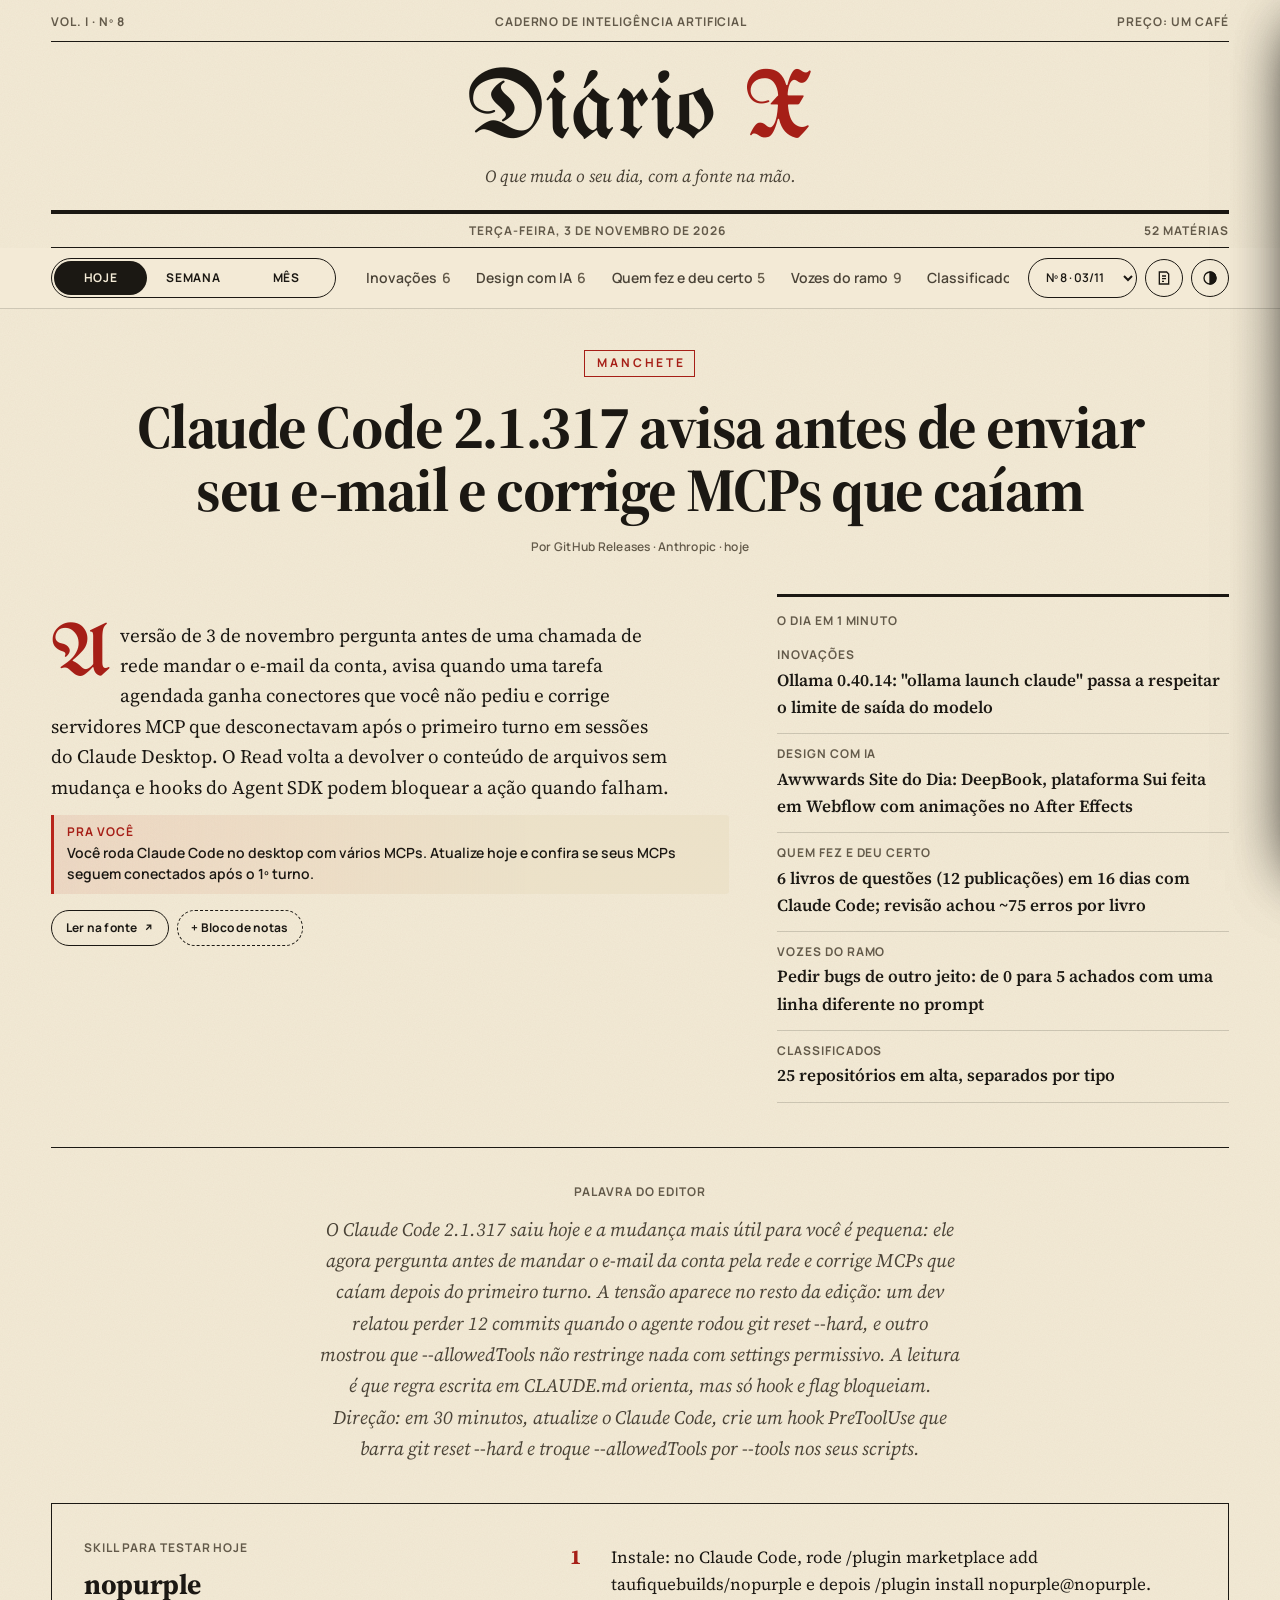
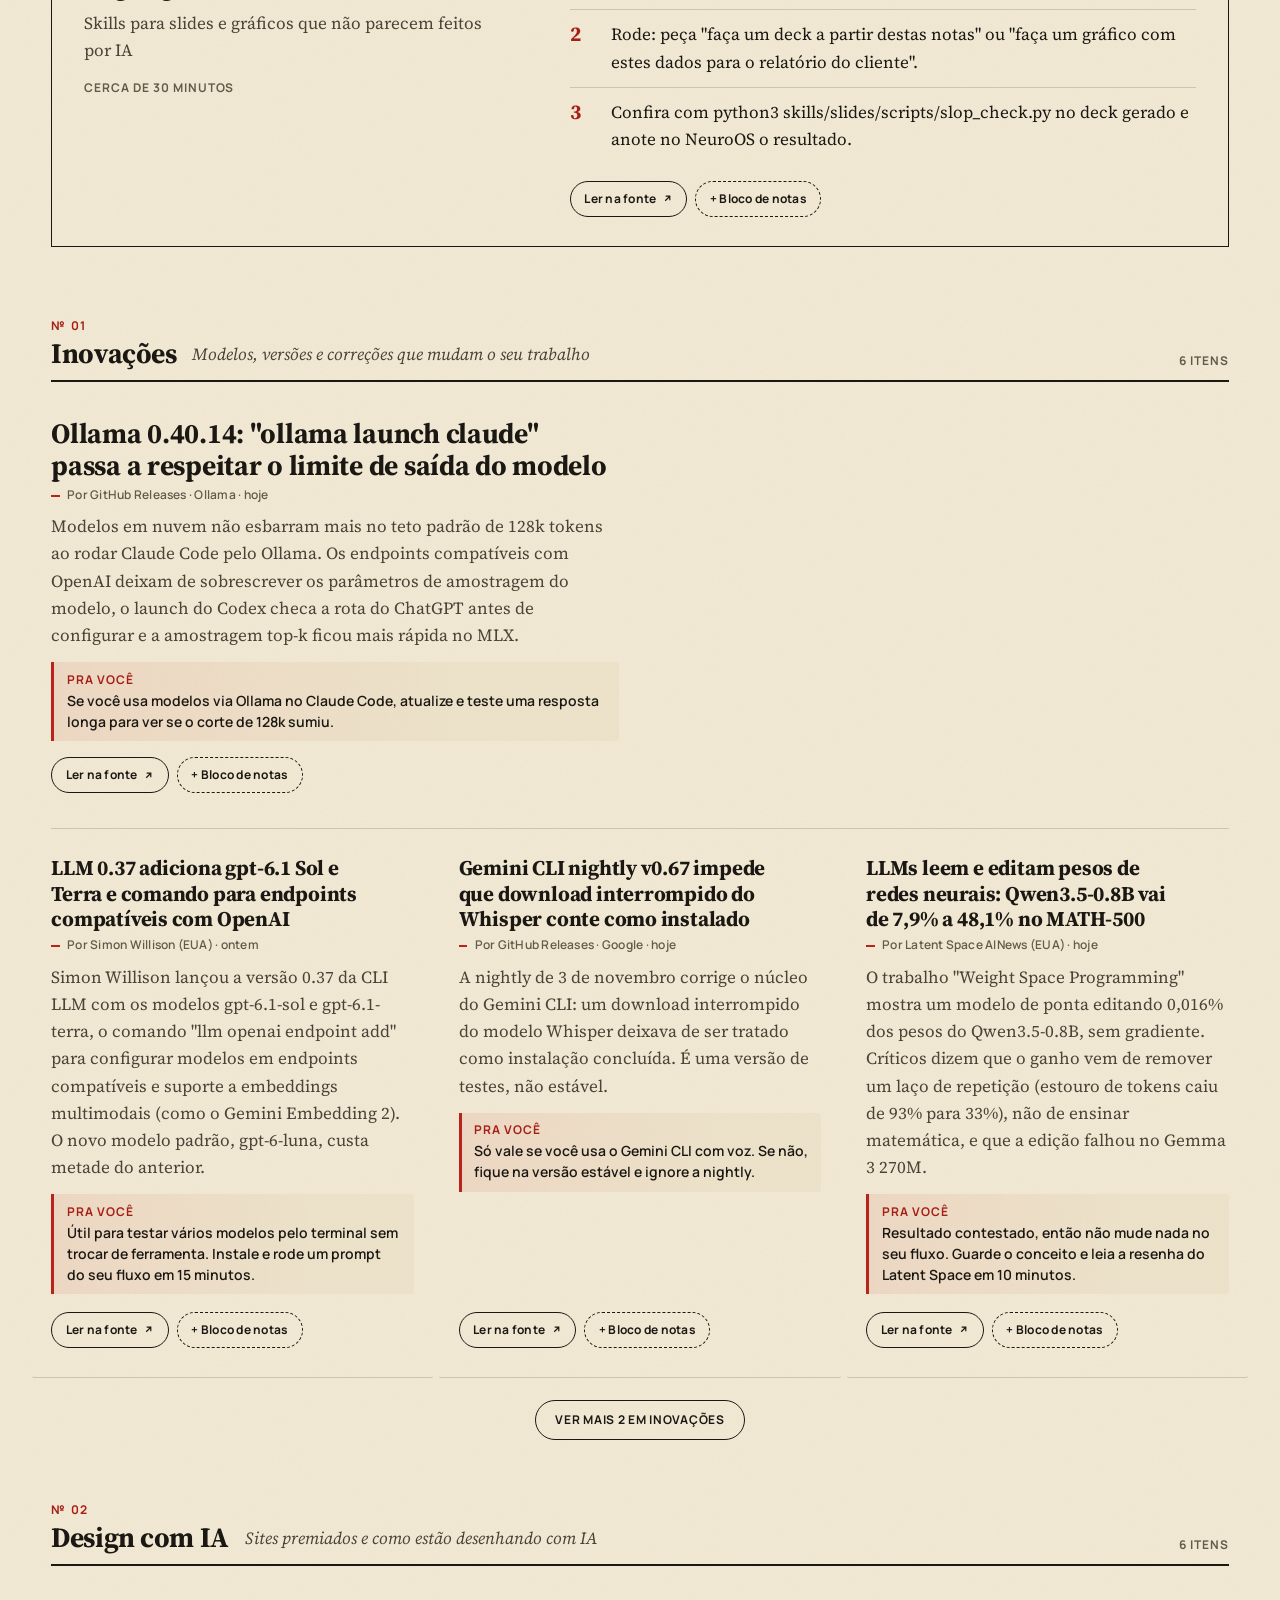
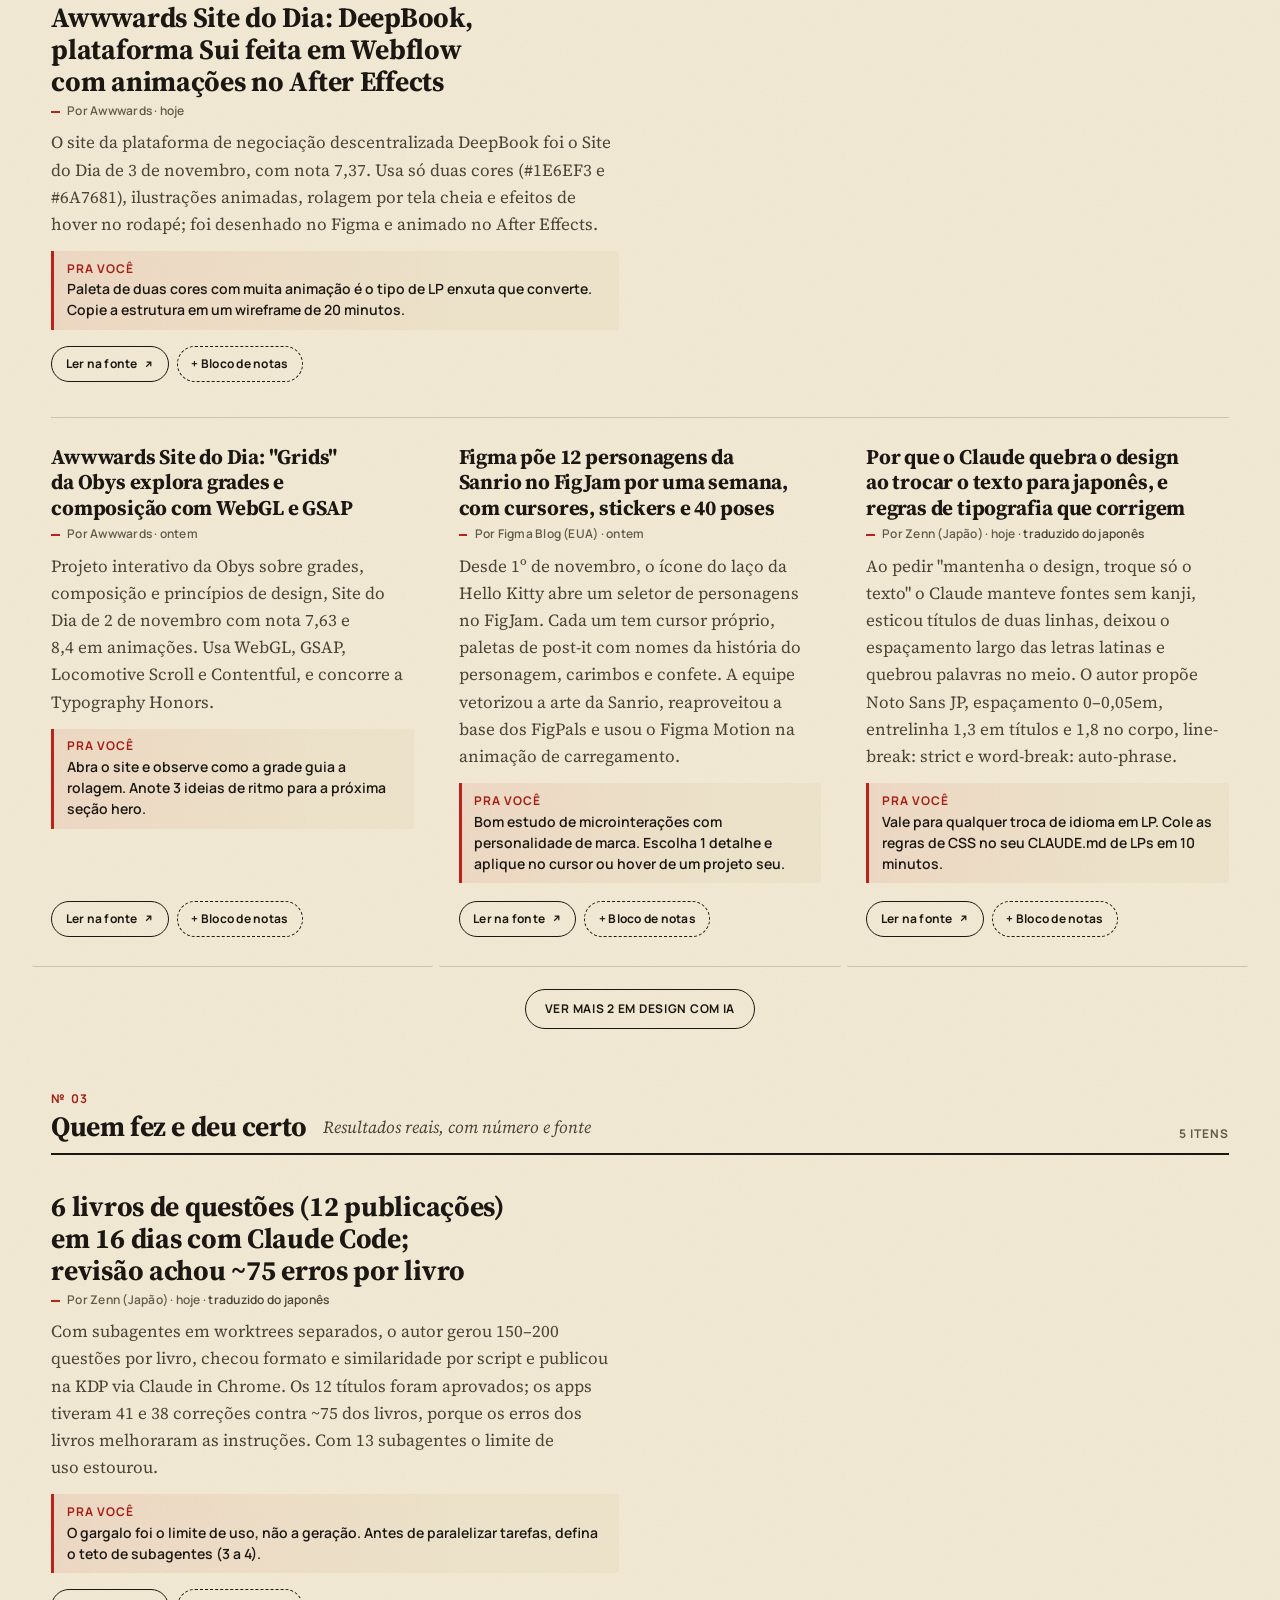
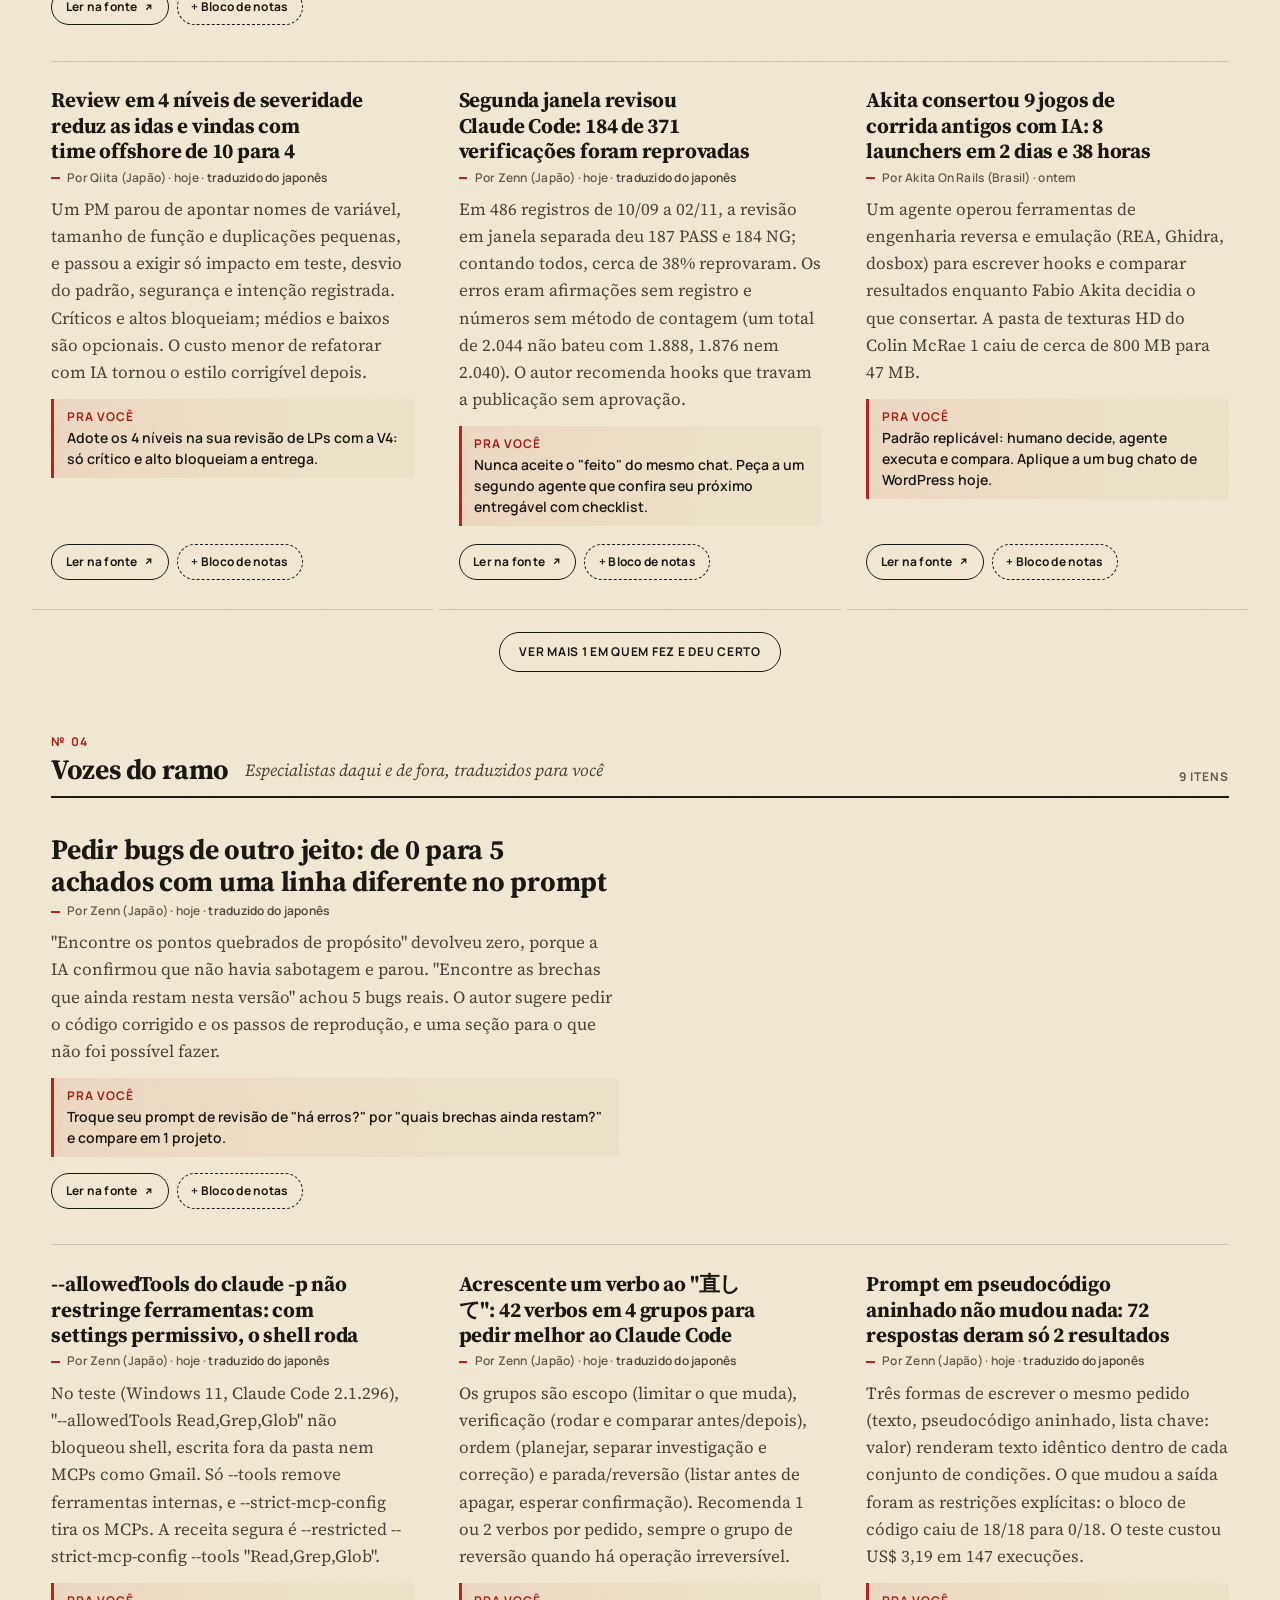
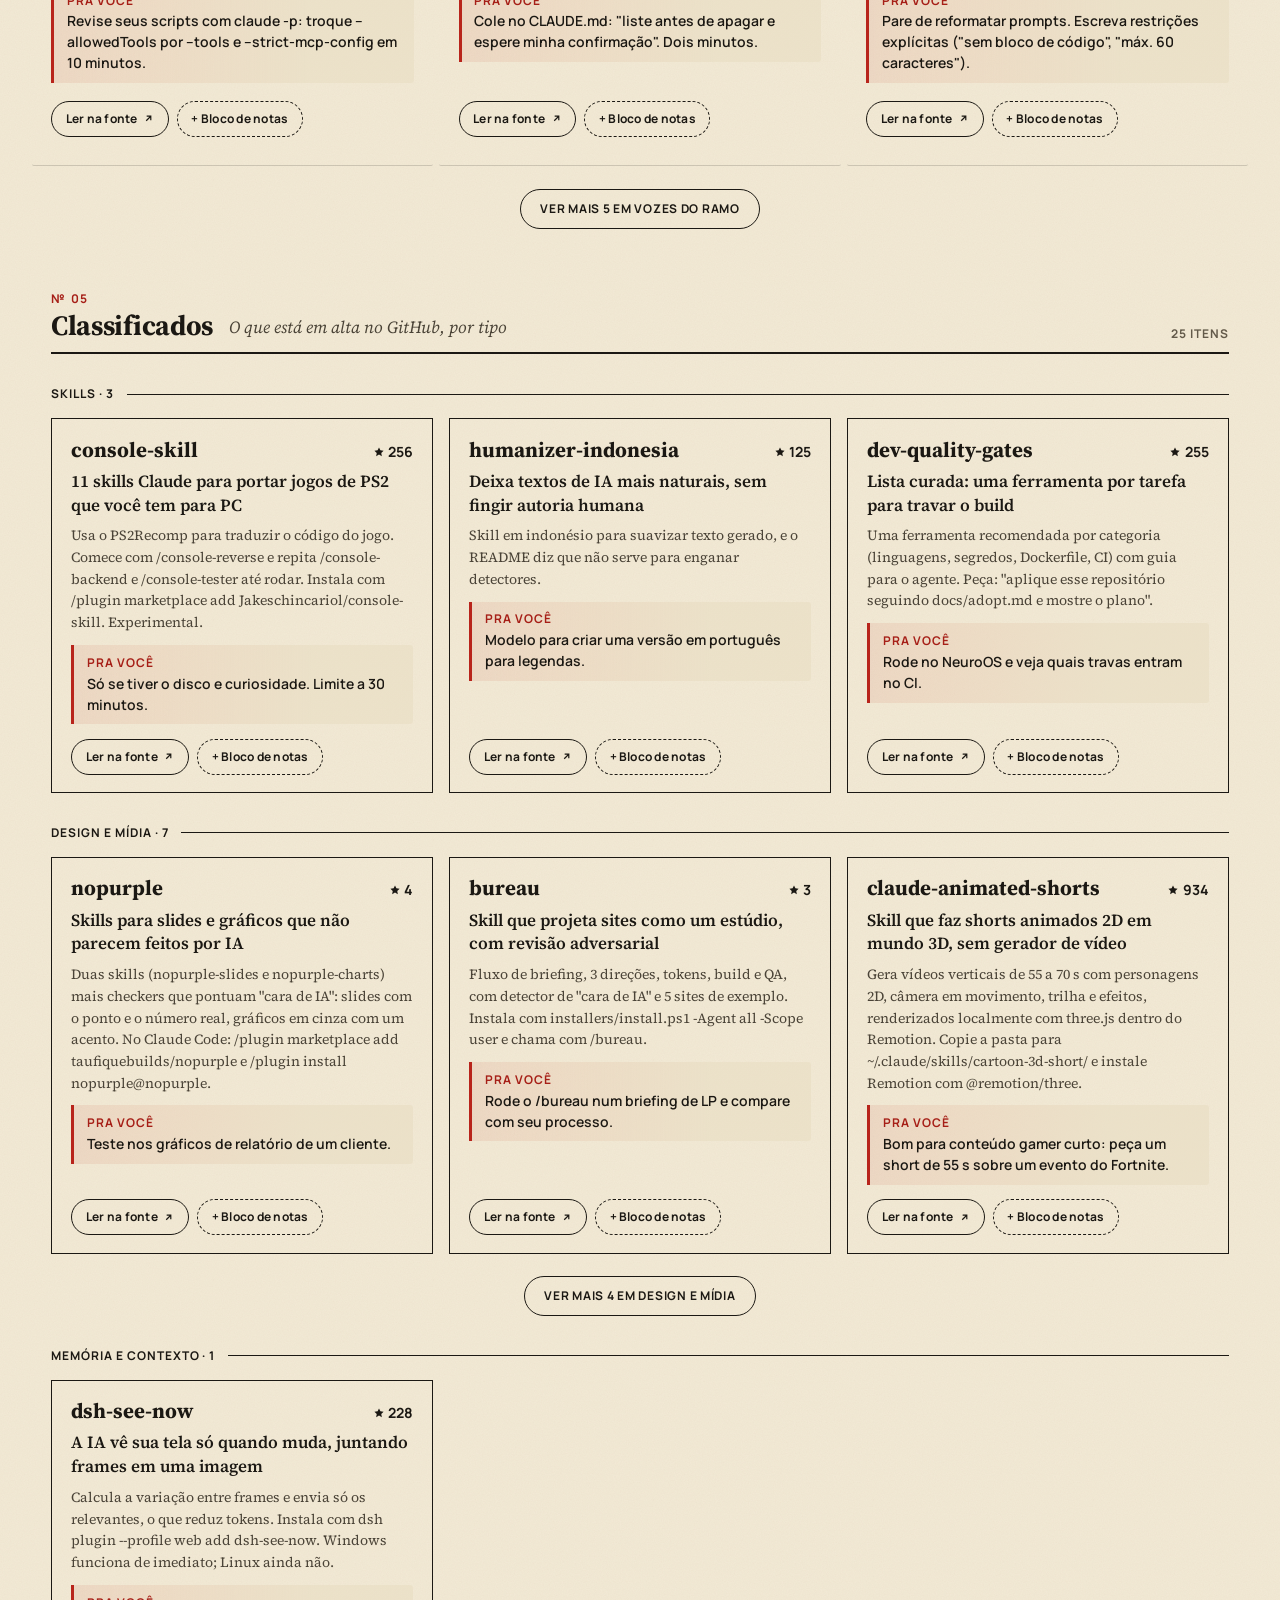
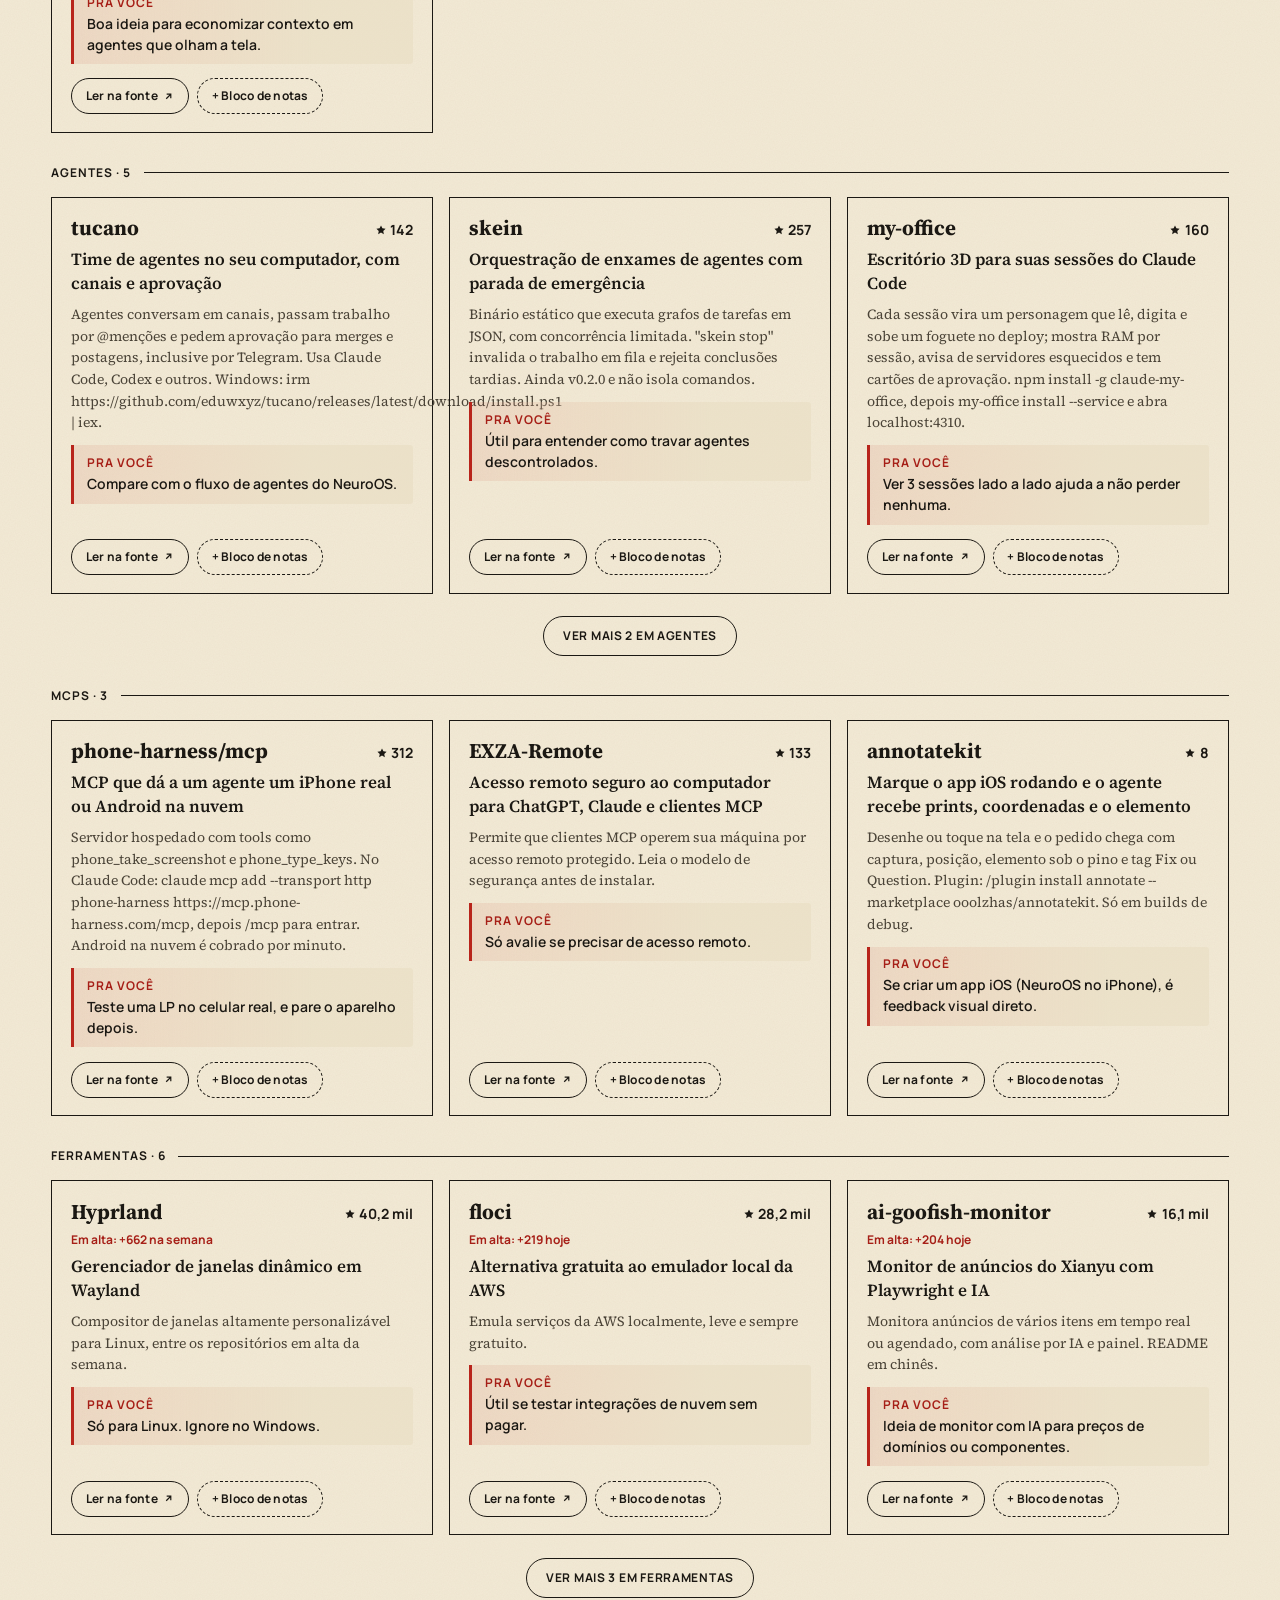
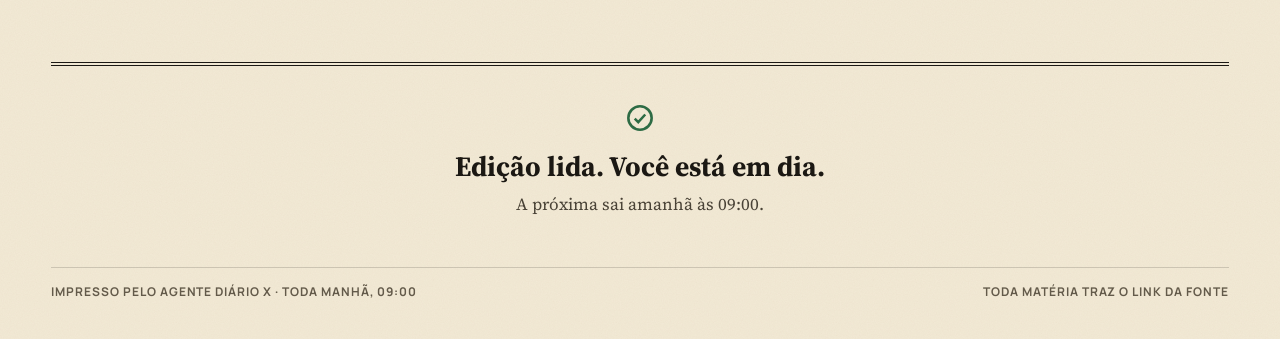
==== commit 55339abb: "Jornal de qualquer assunto: seções e caderno feitos para a pessoa, em tela cheia A busca de fontes t" ====
--- a/index.html
+++ b/index.html
@@ -32,7 +32,7 @@
     --sans: "Manrope", system-ui, sans-serif;
 
     /* escala por papel */
-    --t-manchete: clamp(2.3rem, 5vw, 4.25rem);
+    --t-manchete: clamp(2.3rem, 4.8vw, 6rem);  /* cresce com a tela larga para a manchete ocupar a largura */
     --t-secao: 1.75rem;
     --t-titulo: 1.3125rem;
     --t-texto: 1.0625rem;
@@ -73,12 +73,12 @@
   h3.titulo a:hover { text-decoration: underline; }
   .resumo { margin: 0; color: var(--ink-2); text-wrap: pretty; }
 
-  /* a folha de jornal sobre a mesa */
+  /* a folha de jornal ocupa a tela toda; --gutter é a margem interna, que a barra fixa também usa */
   .sheet {
-    position: relative; max-width: 1180px; margin: 1.5rem auto 3rem; padding: 0 3rem 2.5rem;
+    --gutter: clamp(1rem, 4vw, 4.5rem);
+    position: relative; min-height: 100vh; margin: 0; padding: 0 var(--gutter) 2.5rem;
     background-color: var(--paper);
     background-image: url("data:image/svg+xml,%3Csvg xmlns='http://www.w3.org/2000/svg' width='220' height='220'%3E%3Cfilter id='n'%3E%3CfeTurbulence type='fractalNoise' baseFrequency='.85' numOctaves='3' stitchTiles='stitch'/%3E%3CfeColorMatrix values='0 0 0 0 .35 0 0 0 0 .27 0 0 0 0 .15 0 0 0 .07 0'/%3E%3C/filter%3E%3Crect width='100%25' height='100%25' filter='url(%23n)'/%3E%3C/svg%3E");
-    box-shadow: 0 30px 80px -20px #000a;
   }
 
   /* ── Cabeçalho ── */
@@ -91,7 +91,7 @@
   .dateline .rotulo { color: var(--ink); }
 
   /* ── Barra (sólida, sem vidro) ── */
-  .bar { position: sticky; top: 0; z-index: 20; margin: 0 -3rem; padding: .6rem 3rem; background: var(--paper); border-bottom: 1px solid var(--rule); }
+  .bar { position: sticky; top: 0; z-index: 20; margin: 0 calc(-1 * var(--gutter)); padding: .6rem var(--gutter); background: var(--paper); border-bottom: 1px solid var(--rule); }
   .bar-in { display: flex; align-items: center; gap: 1.2rem; }
   .seg { position: relative; display: inline-grid; grid-auto-flow: column; grid-auto-columns: 1fr; border: 1.5px solid var(--rule-strong); padding: 2px; border-radius: 999px; flex: none; }
   .seg button { position: relative; z-index: 1; border: 0; background: none; color: var(--ink); cursor: pointer; font: 700 var(--t-rotulo)/1 var(--sans); letter-spacing: .06em; text-transform: uppercase; padding: .7rem 1rem; border-radius: 999px; min-width: 5.8rem; transition: color 240ms var(--ease); }
@@ -132,7 +132,7 @@
   /* ── Primeira página ── */
   .front { padding: 2.6rem 0 2.8rem; }
   .stamp { display: block; width: max-content; margin: 0 auto; font: 700 var(--t-rotulo)/1 var(--sans); letter-spacing: .24em; text-transform: uppercase; color: var(--accent-text); border: 1.5px solid currentColor; padding: .4rem .5rem .4rem .75rem; transform: rotate(-2deg); }
-  .banner { margin: 1.1rem auto .6rem; max-width: 21ch; text-align: center; font: 700 var(--t-manchete)/1.03 var(--serif); letter-spacing: -.025em; text-wrap: balance; }
+  .banner { margin: 1.1rem auto 1.1rem; max-width: none; /* a manchete corre de margem a margem, como no jornal impresso */ text-align: center; font: 700 var(--t-manchete)/1.03 var(--serif); letter-spacing: -.025em; text-wrap: balance; }
   .banner a { text-decoration: none; }
   .front .byline { text-align: center; margin-bottom: 2.4rem; }
   .front-grid { display: grid; grid-template-columns: minmax(0, 1.5fr) minmax(0, 1fr); gap: 3rem; align-items: start; }
@@ -221,14 +221,13 @@
   }
 
   @media (max-width: 1000px) {
-    .sheet { padding: 0 2rem 2rem; }
-    .bar { margin: 0 -2rem; padding: .6rem 2rem; }
+    .sheet { --gutter: 2rem; padding-bottom: 2rem; }
     .front-grid, .feature, .teste { grid-template-columns: 1fr; gap: 1.8rem; }
     .cards, .ads { grid-template-columns: repeat(2, minmax(0, 1fr)); }
   }
   @media (max-width: 640px) {
-    .sheet { margin: 0; padding: 0 1rem 1.5rem; box-shadow: none; }
-    .bar { margin: 0 -1rem; padding: .5rem 1rem; }
+    .sheet { --gutter: 1rem; padding-bottom: 1.5rem; }
+    .bar { padding-block: .5rem; }
     .bar-in { gap: .5rem .6rem; flex-wrap: wrap; }
     .cats { display: none; }                 /* o "Dia em 1 minuto" faz esse papel no celular */
     .seg { flex: 1 1 100%; }                 /* linha própria: dividindo com o seletor, "Semana" não cabia no terço */
@@ -308,7 +307,7 @@
   <header>
     <div class="strip rotulo">
       <span id="vol">Vol. I</span>
-      <span class="c">Caderno de Inteligência Artificial</span>
+      <span class="c" id="caderno">Caderno de Inteligência Artificial</span>
       <span>Preço: um café</span>
     </div>
     <div class="title">
@@ -398,8 +397,11 @@
         <button type="button" class="src" id="aj-buscar">Procurar com a IA</button>
       </div>
       <pre class="busca-log" id="aj-log" hidden></pre>
-      <button type="button" class="save principal" id="aj-aplicar" hidden style="margin-top:.6rem">Usar as fontes aprovadas</button>
-      <p class="dica">A IA lista portais e especialistas do tema; cada feed é aberto e conferido antes de entrar.</p>
+      <div id="aj-aplicar-box" hidden style="margin-top:.6rem">
+        <label class="dica" style="display:flex;gap:.5rem;align-items:center;margin:0 0 .6rem"><input type="checkbox" id="aj-substituir" checked> Trocar as fontes atuais pelas encontradas (desmarcado: soma)</label>
+        <button type="button" class="save principal" id="aj-aplicar">Usar as fontes aprovadas</button>
+      </div>
+      <p class="dica">A IA pensa em onde alguém como você se informa (portais, sites do setor, especialistas, YouTube, newsletters, Google Notícias) e cada fonte é aberta e conferida antes de entrar.</p>
     </fieldset>
 
     <fieldset>
@@ -489,9 +491,19 @@
 }
 
 /* Hoje = a edição do dia inteira; Semana e Mês somam as edições anteriores */
+const datasDoPeriodo = () => [...state.edicoes.keys()].filter((d) => d <= state.sel && diasEntre(state.sel, d) <= JANELA[state.periodo]).sort().reverse();
+// cada edição traz as próprias seções (o jornal muda conforme a pessoa); edição sem "secoes" usa as de tecnologia
+function secoesDoPeriodo() {
+  const vistos = new Set(), out = [];
+  for (const d of datasDoPeriodo()) {
+    const ed = state.edicoes.get(d); if (!ed) continue;
+    for (const s of ed.secoes || CATS) if (!vistos.has(s.id)) { vistos.add(s.id); out.push({ sub: '', ...s }); }
+  }
+  return out;
+}
 function itensDoPeriodo() {
-  const ref = state.sel, lim = JANELA[state.periodo], vistos = new Set(), out = [];
-  for (const d of [...state.edicoes.keys()].filter((d) => d <= ref && diasEntre(ref, d) <= lim).sort().reverse()) {
+  const vistos = new Set(), out = [];
+  for (const d of datasDoPeriodo()) {
     const ed = state.edicoes.get(d); if (!ed) continue;
     for (const it of ed.itens) {
       if (vistos.has(it.fonte_url)) continue;
@@ -569,9 +581,10 @@
   if (!it) return '';
   let [nome, oque] = it.titulo.split(' — ');
   if (oque) oque = oque[0].toUpperCase() + oque.slice(1);
-  return `<section class="teste" aria-label="Skill para testar hoje">
+  const rotulo = t.rotulo || 'Skill para testar hoje';
+  return `<section class="teste" aria-label="${esc(rotulo)}">
     <div>
-      <span class="rotulo">Skill para testar hoje</span>
+      <span class="rotulo">${esc(rotulo)}</span>
       <h2><a href="${esc(it.fonte_url)}" target="_blank" rel="noopener">${esc(nome)}</a></h2>
       <p class="resumo">${esc(oque || it.resumo)}</p>
       <p class="rotulo tempo">Cerca de 30 minutos</p>
@@ -591,17 +604,19 @@
   const lead = ed && ed.itens.find((x) => x.id === ed.manchete);
   const resto = itens.filter((x) => !lead || x.fonte_url !== lead.fonte_url);
   const daCat = (c) => resto.filter((x) => x.cat === c);
+  const secoes = secoesDoPeriodo();
 
   $('#vol').textContent = `Vol. I · Nº ${meta.numero}`;
+  $('#caderno').textContent = ed?.caderno || 'Caderno de Inteligência Artificial';
   $('#dateline').textContent = dataLonga(state.sel);
   $('#ed-select').value = state.sel;
   document.title = `Diário X · ${state.sel.slice(8)}/${state.sel.slice(5, 7)}`;
   $('#leitura').textContent = `${resto.length + (lead ? 1 : 0)} matérias`;
-  $('#cats').innerHTML = CATS.map((c) => daCat(c.id).length ? `<a href="#${c.id}">${c.nome}<b>${daCat(c.id).length}</b></a>` : '').join('');
+  $('#cats').innerHTML = secoes.map((c) => daCat(c.id).length ? `<a href="#${c.id}">${c.nome}<b>${daCat(c.id).length}</b></a>` : '').join('');
 
   let html = '';
   if (lead) {
-    const minuto = CATS.filter((c) => c.id !== 'classificados').map((c) => ({ c, x: daCat(c.id)[0] })).filter((m) => m.x);
+    const minuto = secoes.filter((c) => c.id !== 'classificados').map((c) => ({ c, x: daCat(c.id)[0] })).filter((m) => m.x);
     const nAds = daCat('classificados').length;
     html += `<section class="front">
       <span class="stamp rise" style="--i:0">Manchete</span>
@@ -627,7 +642,7 @@
     ${state.periodo === '24h' ? testeDoDia(ed, itens) : ''}`;
   }
 
-  for (const c of CATS) {
+  for (const c of secoes) {
     const lista = daCat(c.id);
     if (!lista.length) continue;
     let corpo;
@@ -804,12 +819,14 @@
   comando: 'Outro CLI: defina "comando" e "args" direto no config.json.',
 };
 const IA_NOME = { antigravity: 'Antigravity', claude: 'Claude Code', gemini: 'Gemini CLI', codex: 'Codex', api: 'API (OpenAI, OpenRouter, Ollama…)', comando: 'Outro comando' };
+const resumoFontes = (c) => `${c.feeds} feeds${c.buscas ? ` e ${c.buscas} buscas no Google Notícias` : ''} no jornal agora.`
+  + (c.secoes?.length ? ` Seções: ${c.secoes.join(' · ')}.` : '');
 function preencherAjustes() {
   const c = state.cfg;
   $('#aj-leitor').value = c.leitor;
   $('#aj-tamanhos').innerHTML = Object.entries(c.tamanhos).map(([id, t]) =>
     `<label><input type="radio" name="tamanho" value="${id}" ${id === c.tamanho ? 'checked' : ''}>${id}<small>${t.total} matérias</small></label>`).join('');
-  $('#aj-feeds').textContent = `${c.feeds} feeds no jornal agora.`;
+  $('#aj-feeds').textContent = resumoFontes(c);
   $('#aj-provedor').innerHTML = c.provedores.map((p) => `<option value="${p}" ${p === c.ia.provedor ? 'selected' : ''}>${IA_NOME[p] || p}</option>`).join('');
   $('#aj-modelo').value = c.ia.modelo;
   $('#aj-cidade').value = c.cidade;
@@ -857,16 +874,16 @@
     log.scrollTop = log.scrollHeight;
     if (!b.rodando) {
       $('#aj-buscar').disabled = false;
-      $('#aj-aplicar').hidden = !b.aprovadas;
+      $('#aj-aplicar-box').hidden = !b.aprovadas;
       state.cfg = await getJSON('api/config');
-      $('#aj-feeds').textContent = `${state.cfg.feeds} feeds no jornal agora.`;
+      $('#aj-feeds').textContent = resumoFontes(state.cfg);
       return;
     }
     await new Promise((ok) => setTimeout(ok, 2000));
   }
 }
 async function pedirFontes(corpo) {
-  $('#aj-buscar').disabled = true; $('#aj-aplicar').hidden = true;
+  $('#aj-buscar').disabled = true; $('#aj-aplicar-box').hidden = true;
   try {
     const r = await fetch('api/fontes', { method: 'POST', headers: { 'Content-Type': 'application/json' }, body: JSON.stringify(corpo) });
     if (!r.ok && r.status !== 409) throw new Error(r.status);
@@ -874,7 +891,7 @@
   } catch { $('#aj-buscar').disabled = false; toast('Não consegui falar com o servidor'); }
 }
 $('#aj-buscar').onclick = () => pedirFontes({ tema: $('#aj-tema').value.trim() || $('#aj-leitor').value.trim() });
-$('#aj-aplicar').onclick = () => pedirFontes({ acao: 'aplicar' });
+$('#aj-aplicar').onclick = () => pedirFontes({ acao: 'aplicar', substituir: $('#aj-substituir').checked });
 
 boot();
 </script>
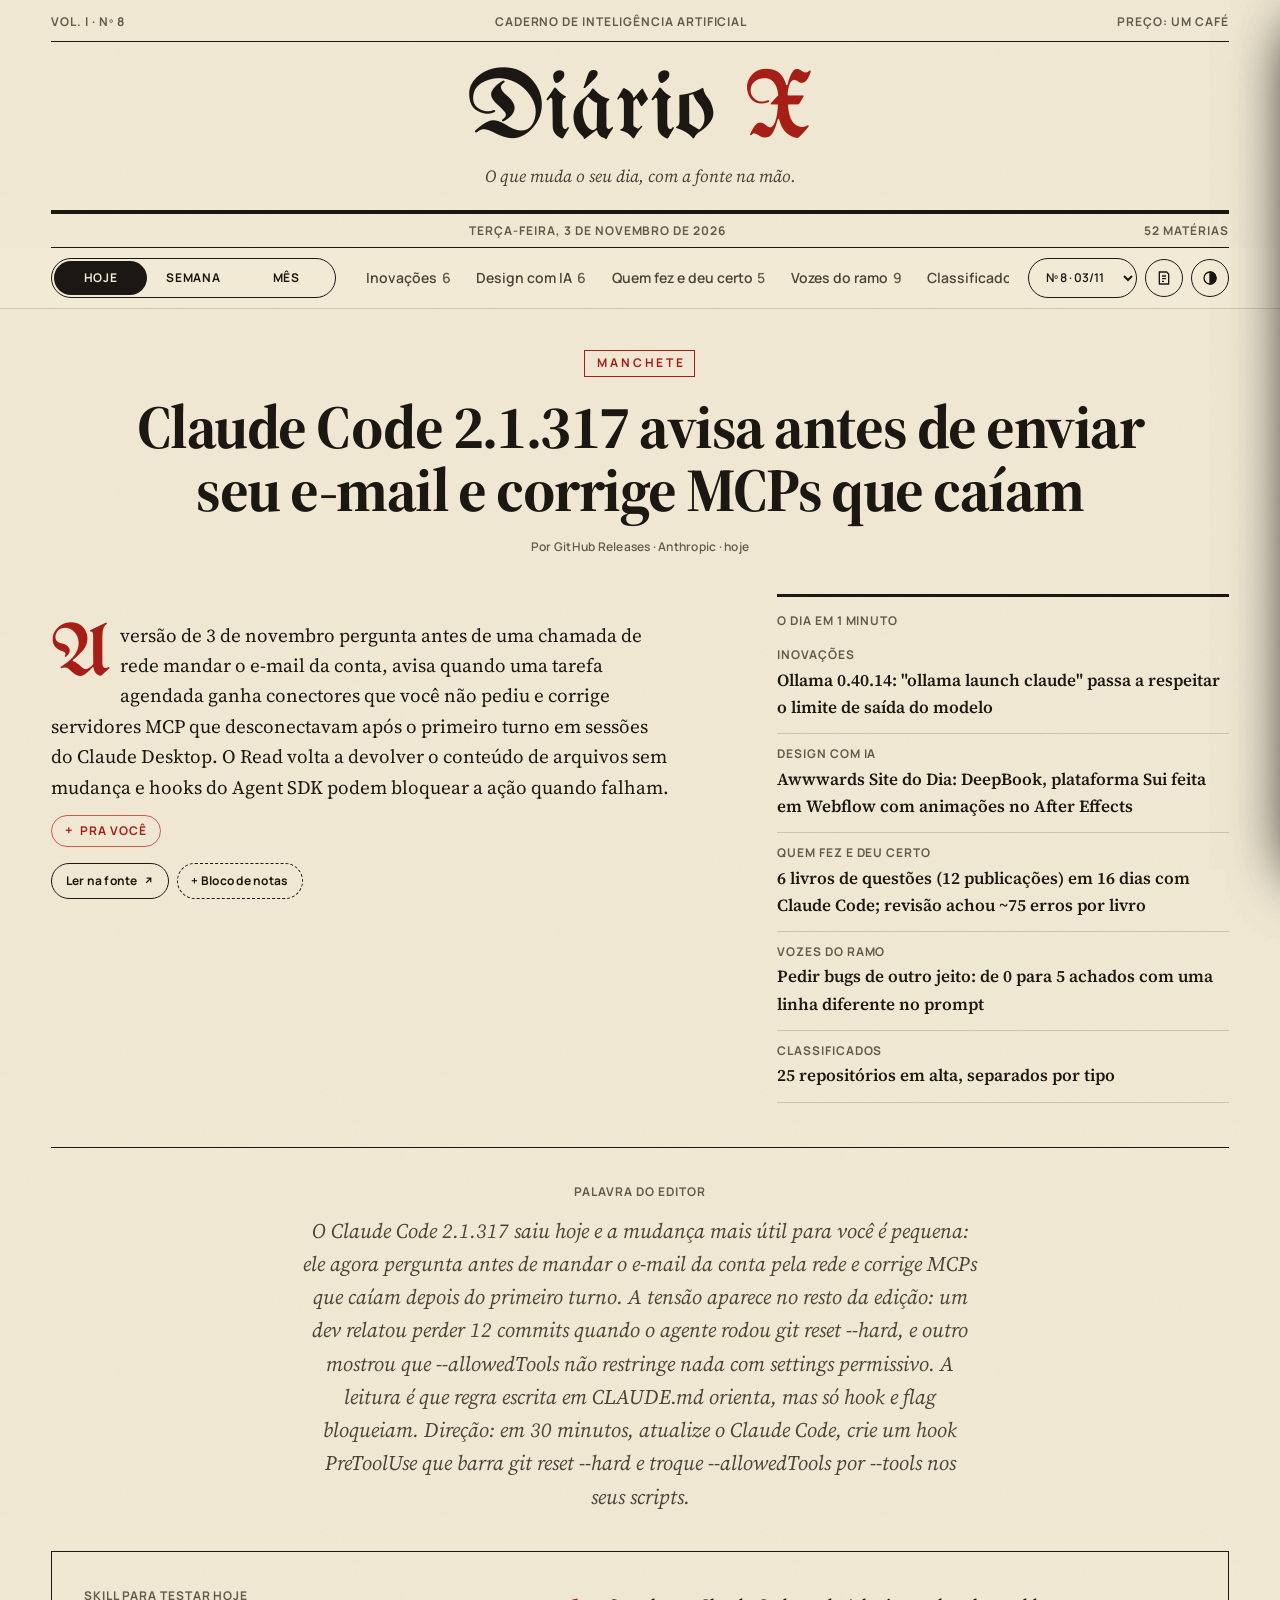
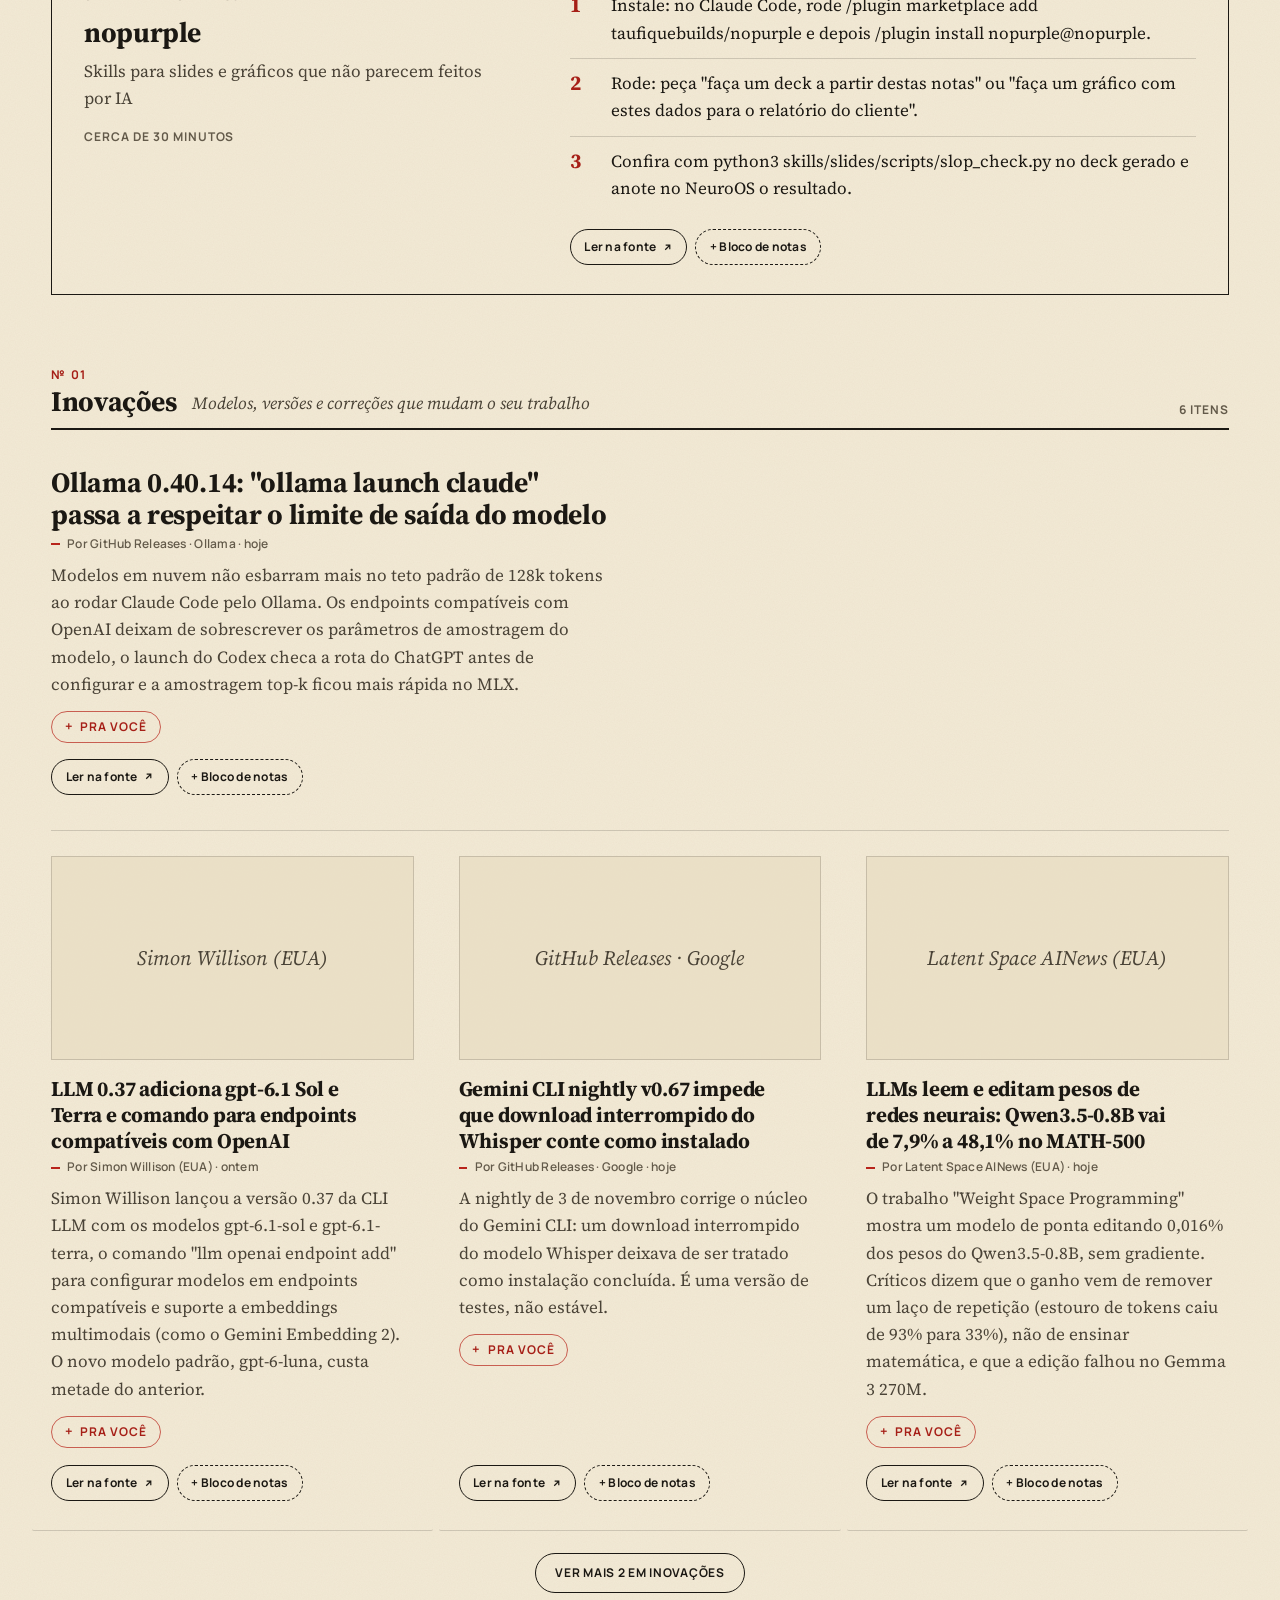
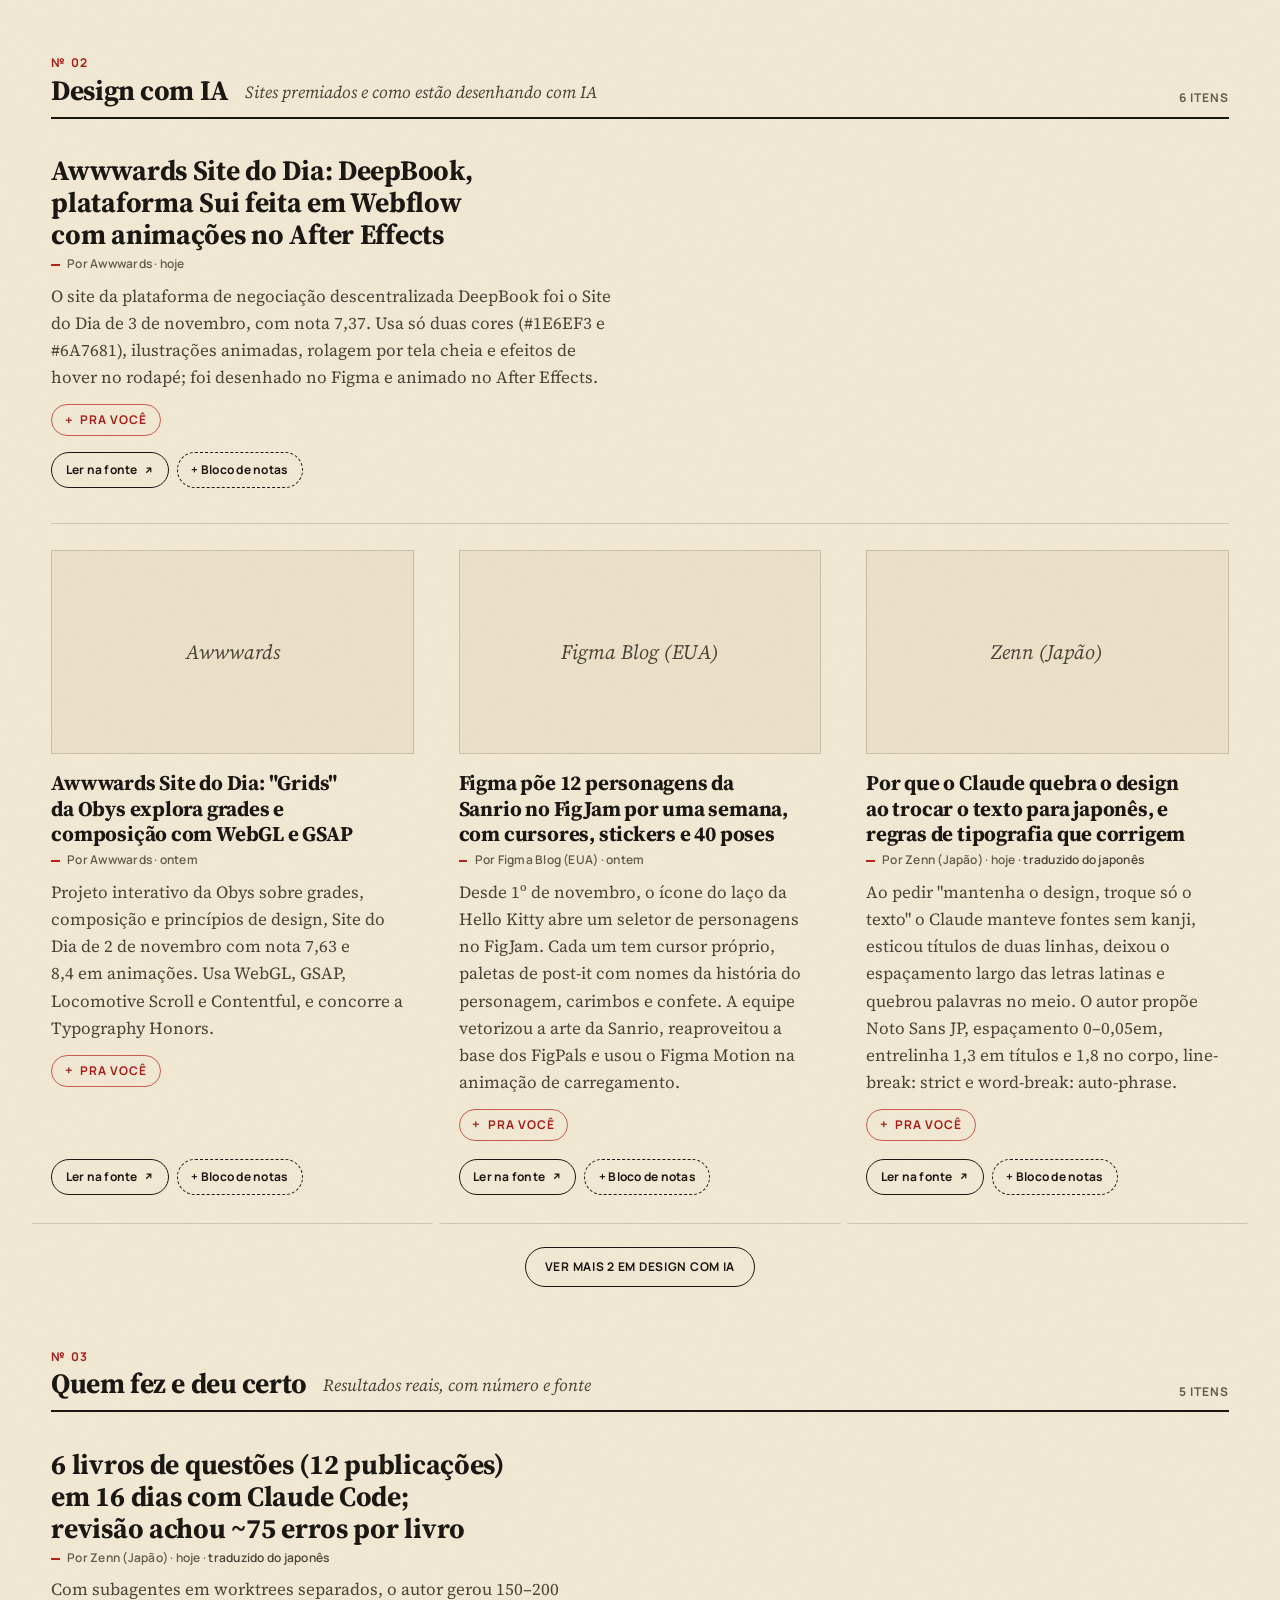
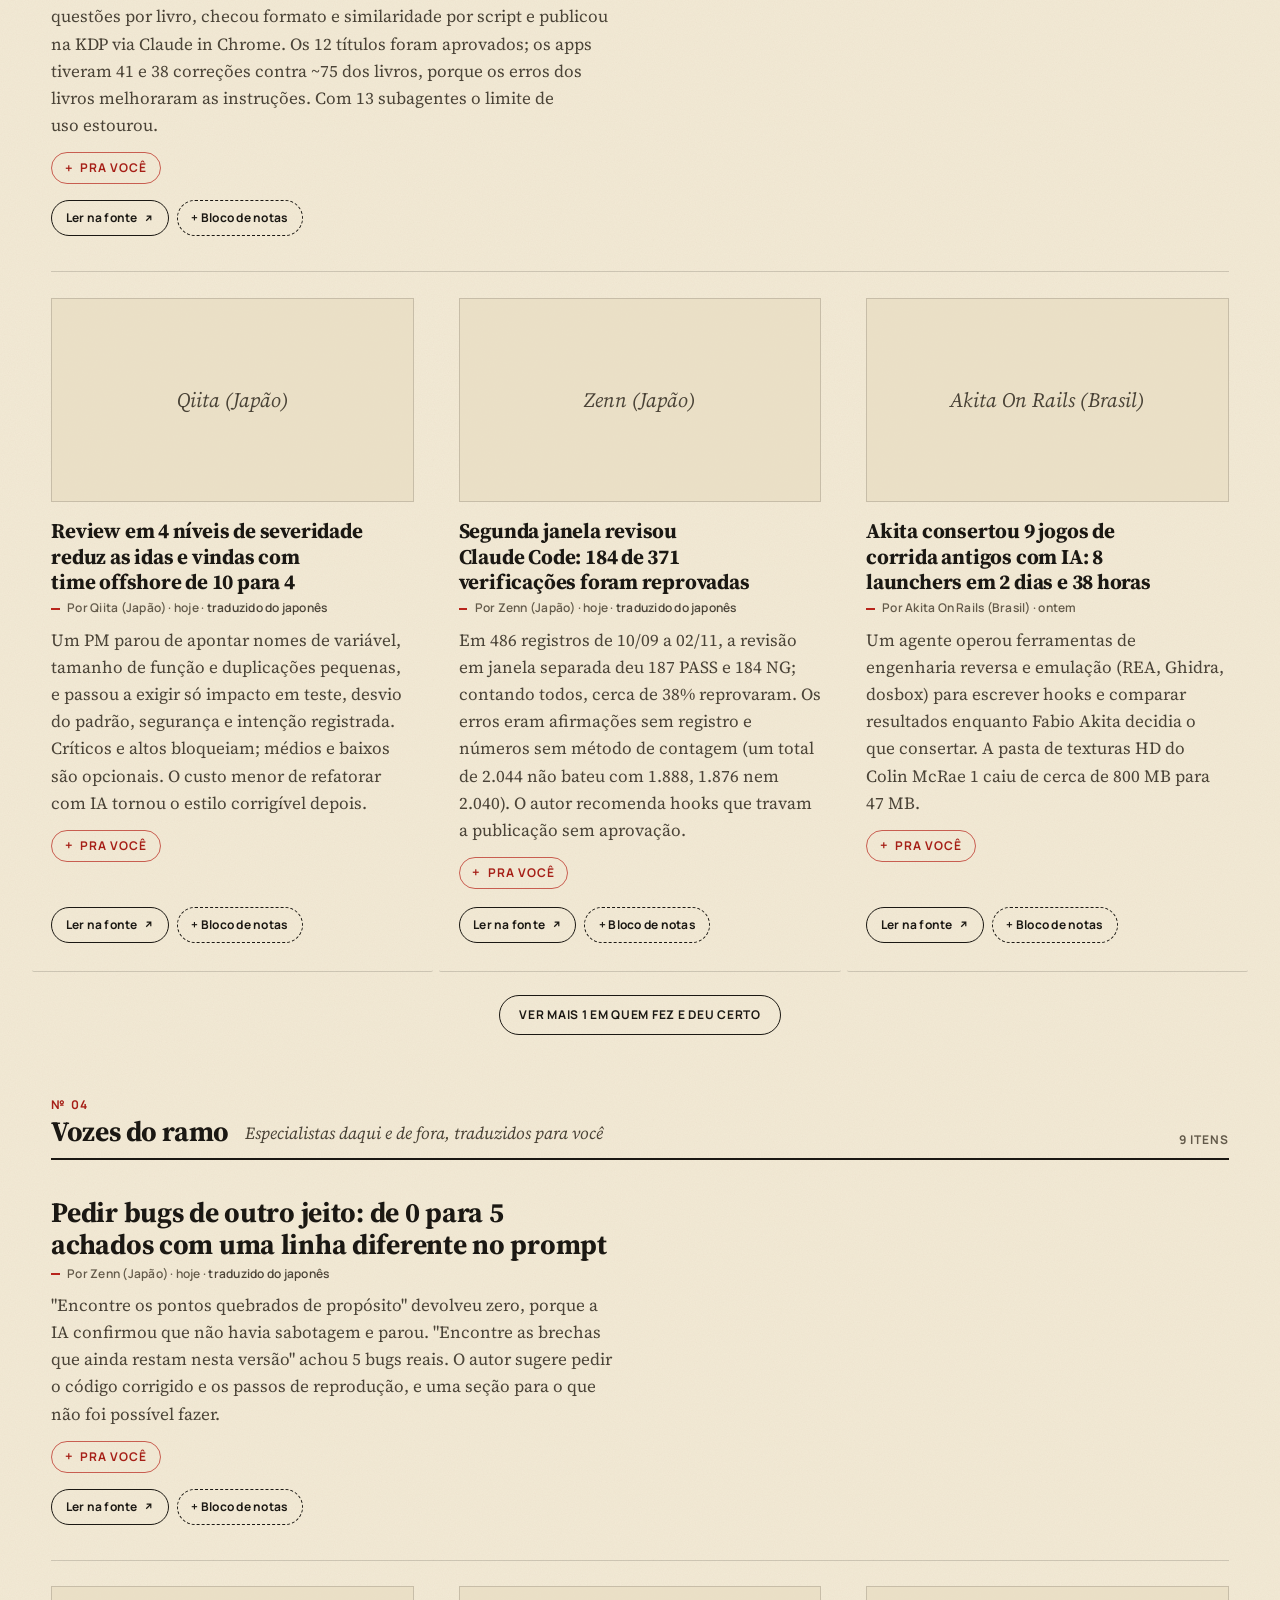
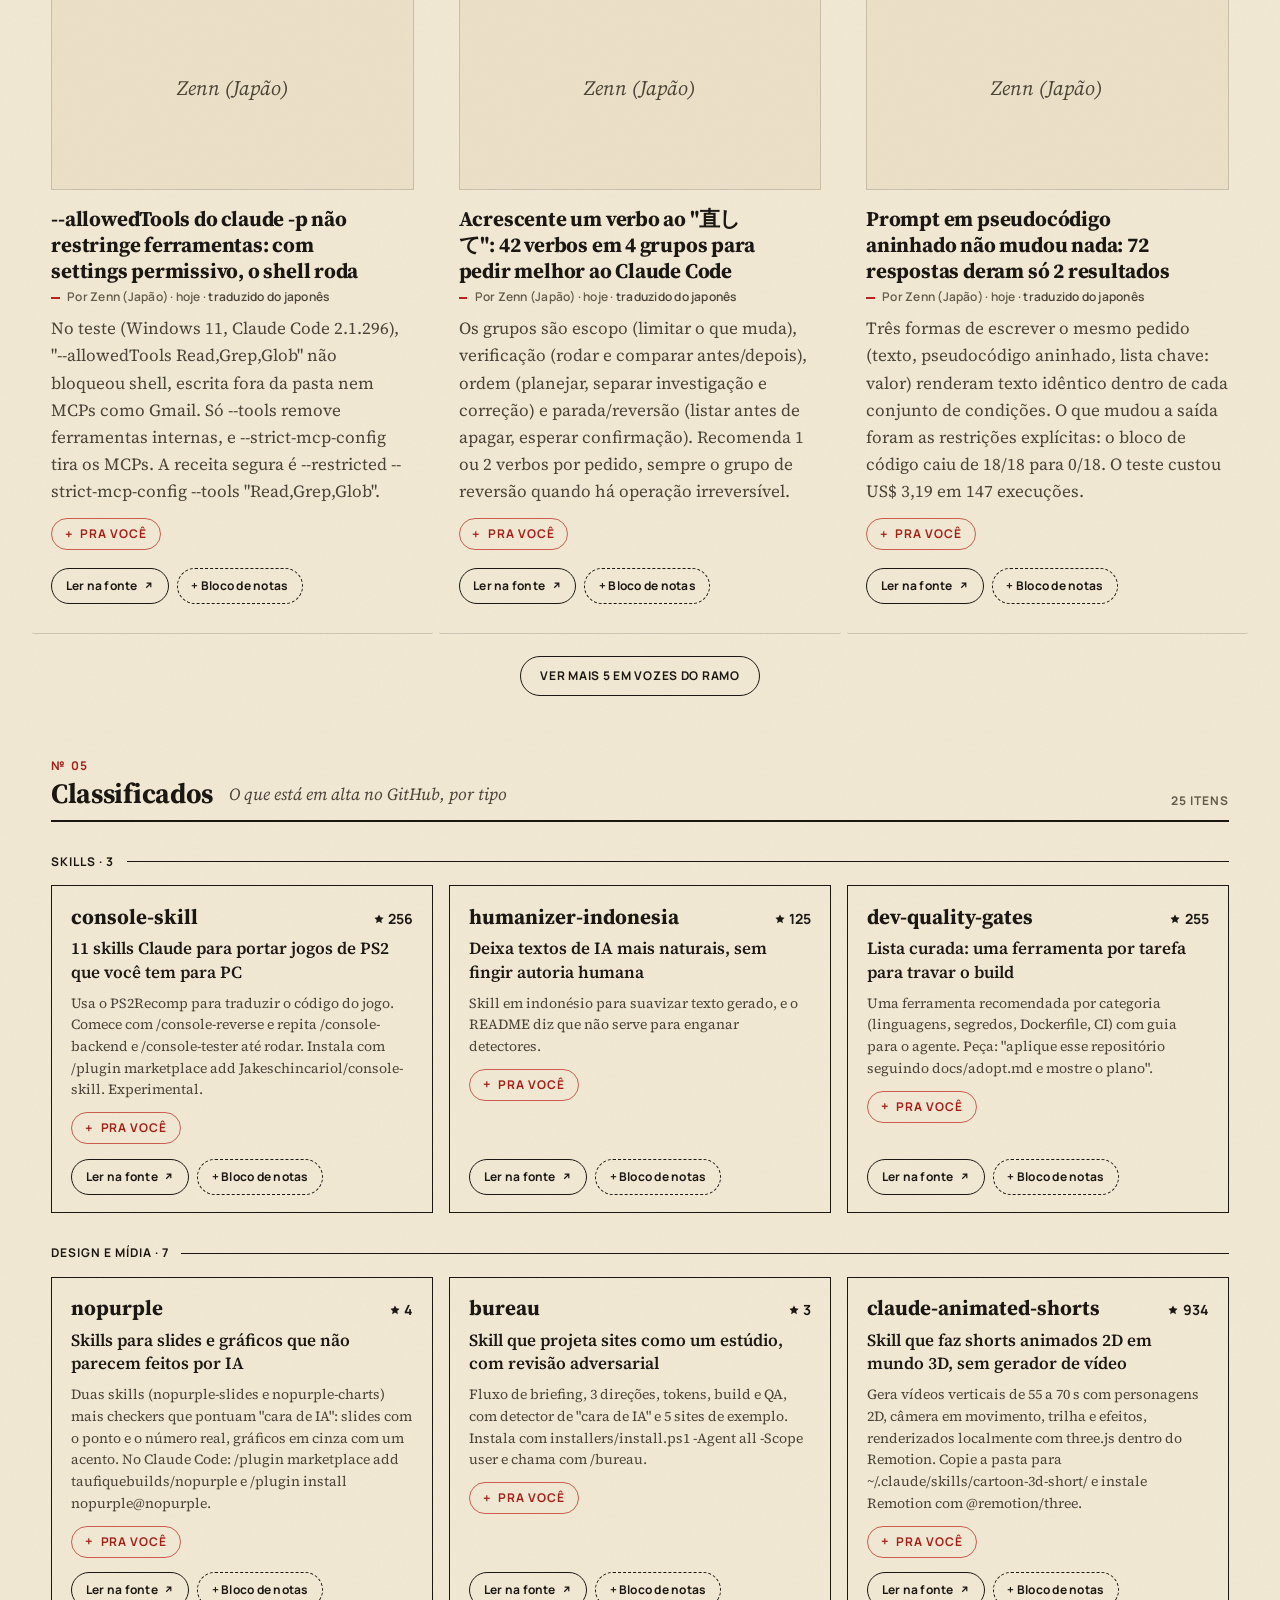
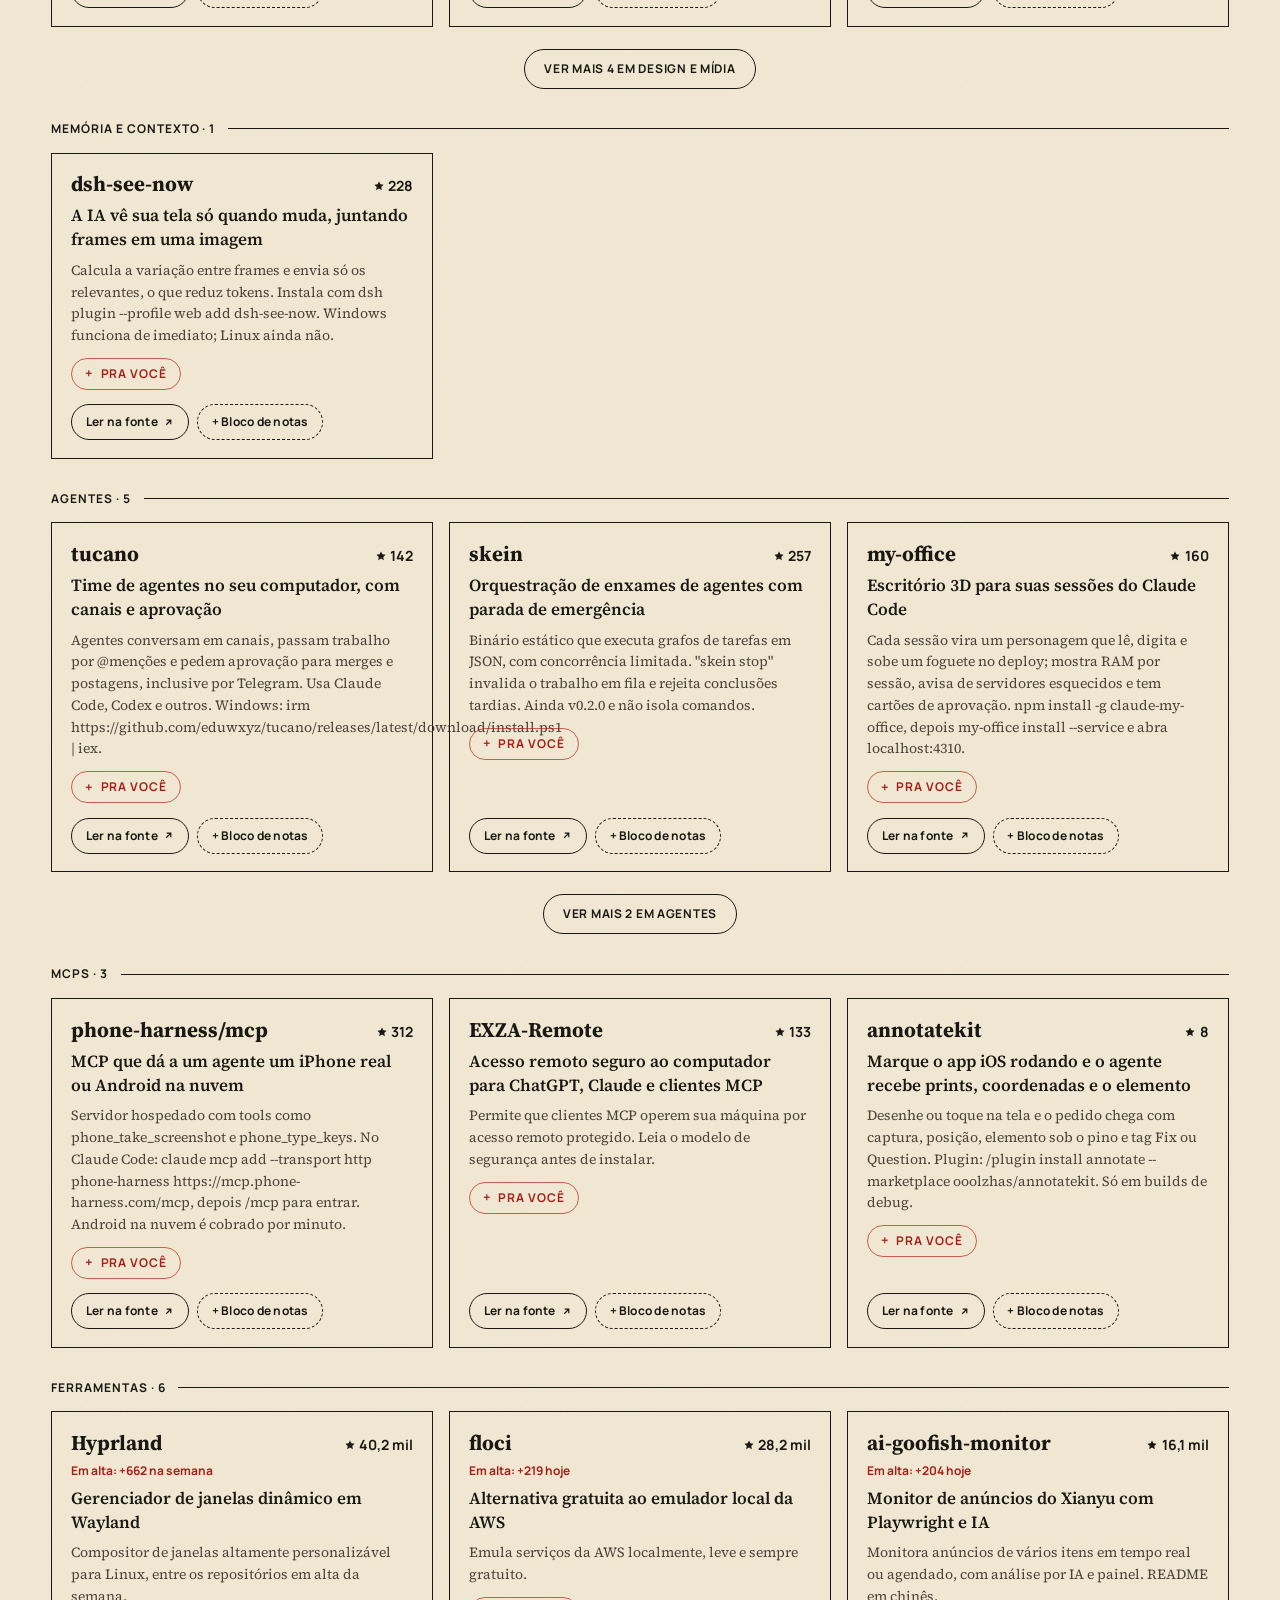
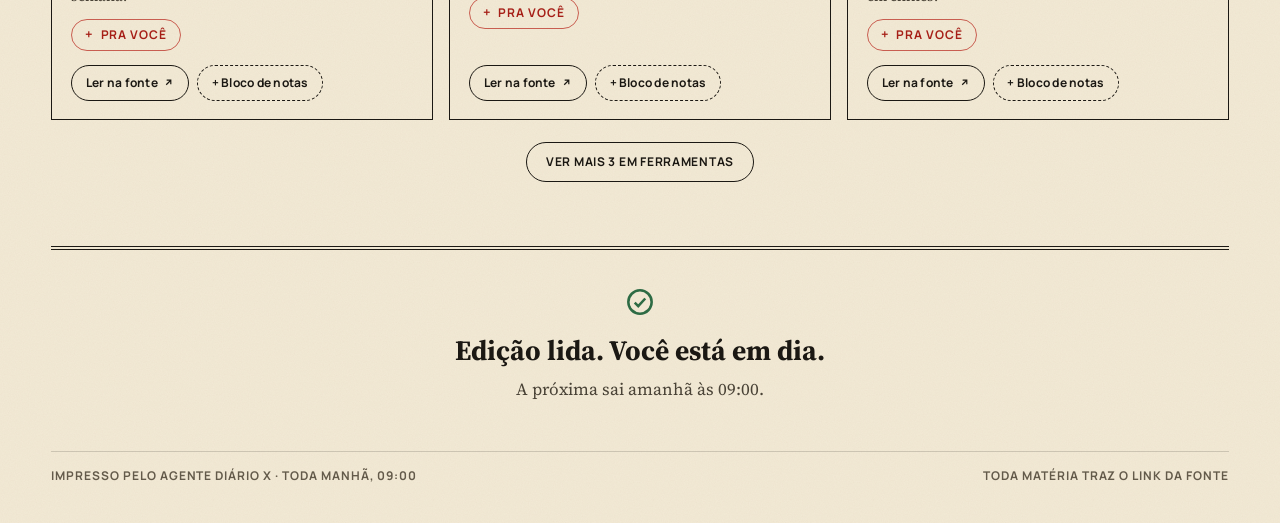
==== commit a9bbf68c: "Jornal mais leve: "pra você" abre com clique, fotos nos cartões, colunas que se ajustam - "Pra você"" ====
--- a/index.html
+++ b/index.html
@@ -116,9 +116,19 @@
   .ar-wide { aspect-ratio: 16 / 9; }
   .moldura { box-shadow: 0 0 0 4px var(--paper), 0 0 0 5.5px var(--rule-strong); }
 
-  /* ── "Pra você": a notinha ── */
-  .pv { margin: .8rem 0 1rem; padding: .6rem .8rem; background: color-mix(in srgb, var(--paper-2) 75%, transparent); border-radius: 2px; font: 600 var(--t-nota)/1.5 var(--sans); color: var(--ink); }
-  .pv b { display: block; font: 700 var(--t-rotulo)/1.3 var(--sans); letter-spacing: .08em; text-transform: uppercase; color: var(--accent-text); margin-bottom: .15rem; }
+  .ar-card { aspect-ratio: 16 / 9; margin-bottom: 1rem; }
+  .sem-foto { display: grid; place-items: center; padding: 1rem; text-align: center; border: 1px solid var(--rule); background: color-mix(in srgb, var(--paper-2) 80%, transparent); }
+  .sem-foto span { font: italic 400 clamp(1.2rem, 1.6vw, 1.6rem)/1.2 var(--serif); color: var(--ink-2); }
+  .sem-foto::after { display: none; }
+
+  /* ── "Pra você": fechado é um botão; aberto vira a notinha ── */
+  .pv { margin: .8rem 0 1rem; }
+  .pv summary { display: inline-flex; align-items: center; gap: .4rem; list-style: none; cursor: pointer; min-height: 32px; padding: .4rem .8rem; border-radius: 999px; border: 1.5px solid color-mix(in srgb, var(--accent-solid) 70%, transparent); font: 700 var(--t-rotulo)/1 var(--sans); letter-spacing: .08em; text-transform: uppercase; color: var(--accent-text); transition: background 160ms var(--ease); }
+  .pv summary::-webkit-details-marker { display: none; }
+  .pv summary::before { content: "+"; font-size: 1.1em; line-height: 1; transition: transform 200ms var(--ease); }
+  .pv[open] summary::before { transform: rotate(45deg); }
+  .pv summary:hover { background: color-mix(in srgb, var(--accent-solid) 12%, transparent); }
+  .pv p { margin: .6rem 0 0; padding: .6rem .8rem; font: 600 var(--t-nota)/1.5 var(--sans); color: var(--ink); }
 
   /* ações: tinta por padrão; vermelho só onde é a ação do dia */
   .actions { display: flex; align-items: center; gap: .5rem; flex-wrap: wrap; }
@@ -148,7 +158,7 @@
 
   .editorial { border-top: 1px solid var(--rule-strong); padding: 2.2rem 0 2.4rem; text-align: center; }
   .editorial .rotulo { display: block; margin-bottom: .9rem; }
-  .editorial p { margin: 0 auto; max-width: 64ch; font: italic 400 1.1875rem/1.65 var(--serif); color: var(--ink-2); text-wrap: pretty; }
+  .editorial p { margin: 0 auto; max-width: 62ch; font: italic 400 clamp(1.3rem, 1.5vw, 1.6rem)/1.6 var(--serif); color: var(--ink-2); text-wrap: pretty; }
 
   /* Skill para testar hoje */
   .teste { display: grid; grid-template-columns: minmax(0, 1fr) minmax(0, 1.4fr); gap: 2.4rem; border: 1.5px solid var(--rule-strong); padding: 1.8rem 2rem; margin-bottom: .6rem; }
@@ -170,7 +180,8 @@
 
   .feature { display: grid; grid-template-columns: minmax(0, 1fr) minmax(0, 1fr); gap: 2.6rem; align-items: center; padding: 2.2rem 0; border-bottom: 1px solid var(--rule); }
   .feature h3.titulo { font-size: var(--t-secao); line-height: 1.15; }
-  .cards { display: grid; grid-template-columns: repeat(3, minmax(0, 1fr)); gap: 0 2.8rem; }
+  /* até 3 colunas; com 2 matérias, as 2 dividem a largura em vez de deixar um buraco */
+  .cards { display: grid; grid-template-columns: repeat(auto-fit, minmax(max(260px, calc((100% - 5.6rem) / 3)), 1fr)); gap: 0 2.8rem; }
   .cards > article { padding: 1.8rem 0 2rem; border-bottom: 1px solid var(--rule); display: flex; flex-direction: column; }
   .cards .actions { margin-top: auto; }
   .cards .pv { margin-bottom: 1.1rem; }
@@ -249,7 +260,7 @@
   .section { counter-increment: sec; }
   .sec-head h2::before { content: "№ " counter(sec, decimal-leading-zero); display: block; margin-bottom: .35rem; font: 700 var(--t-rotulo)/1 var(--sans); letter-spacing: .14em; color: var(--accent-text); }
   .sec-head { align-items: flex-end; }
-  .pv { border-left: 3px solid var(--accent-solid); border-radius: 0 3px 3px 0; background: linear-gradient(90deg, color-mix(in srgb, var(--accent-solid) 9%, transparent), color-mix(in srgb, var(--paper-2) 70%, transparent) 70%); }
+  .pv p { border-left: 3px solid var(--accent-solid); border-radius: 0 3px 3px 0; background: linear-gradient(90deg, color-mix(in srgb, var(--accent-solid) 9%, transparent), color-mix(in srgb, var(--paper-2) 70%, transparent) 70%); }
   .cards > article { padding: 1.6rem 1.2rem 1.8rem; margin: 0 -1.2rem; border-bottom: 1px solid var(--rule); border-radius: 2px; transition: background 200ms var(--ease), box-shadow 200ms var(--ease); }
   .cards > article:hover { background: color-mix(in srgb, var(--paper-2) 55%, transparent); box-shadow: inset 3px 0 0 var(--accent-solid); }
   .ad { transition: transform 200ms var(--ease), box-shadow 200ms var(--ease); }
@@ -524,7 +535,17 @@
 const botaoNota = (url) => `<button class="note" data-nota="${esc(url)}" aria-pressed="${noBloco(url)}">${noBloco(url) ? '✓ No bloco' : '+ Bloco de notas'}</button>`;
 const fonte = (it) => `<a class="src" href="${esc(it.fonte_url)}" target="_blank" rel="noopener">Ler na fonte ${ICON_OUT}</a>`;
 let fotoN = 0;
+// cartão sem foto (ou com foto quebrada) ganha uma capa com o nome do portal, para a fileira ficar alinhada
+function trocarPorCapa(img) {
+  const s = document.createElement('span'); s.textContent = img.dataset.fonte;
+  img.parentElement.classList.add('sem-foto'); img.replaceWith(s);
+}
+const capa = (it) =>`<figure class="foto ar-card sem-foto"><span>${esc(it.fonte_nome)}</span></figure>`;
 function foto(it, cls) {
+  if (cls === 'ar-card') {
+    if (!it.imagem) return capa(it);
+    return `<figure class="foto ar-card" style="--d:-${(fotoN++ * 3.7) % 16}s"><img src="${esc(it.imagem)}" alt="" loading="lazy" referrerpolicy="no-referrer" data-fonte="${esc(it.fonte_nome)}" onerror="trocarPorCapa(this)"></figure>`;
+  }
   if (!it.imagem) return '';
   return `<figure class="foto ${cls}" style="--d:-${(fotoN++ * 3.7) % 16}s"><img src="${esc(it.imagem)}" alt="" loading="lazy" referrerpolicy="no-referrer" onerror="this.parentElement.remove()"></figure>`;
 }
@@ -532,7 +553,8 @@
   const trad = it.idioma && it.idioma !== 'pt' && it.titulo_original ? ` · <span class="trad">traduzido do ${IDIOMAS[it.idioma] || it.idioma}</span>` : '';
   return `<p class="byline">Por ${esc(it.fonte_nome)} · ${quando(it.publicado_em, state.sel)}${trad}</p>`;
 }
-const pv = (it) => `<p class="pv"><b>Pra você</b>${esc(it.pra_voce)}</p>`;
+// "pra você" fica fechado: a página respira e quem quer abre
+const pv = (it) => it.pra_voce ? `<details class="pv"><summary>Pra você</summary><p>${esc(it.pra_voce)}</p></details>` : '';
 const titulo = (it) => `<h3 class="titulo"><a href="${esc(it.fonte_url)}" target="_blank" rel="noopener">${esc(it.titulo)}</a></h3>`;
 
 function destaque(it) {
@@ -541,9 +563,10 @@
     <div>${titulo(it)}${byline(it)}<p class="resumo">${esc(it.resumo)}</p>${pv(it)}<div class="actions">${fonte(it)}${botaoSalvar(it)}</div></div>
   </article>`;
 }
-function cartao(it, escondido) {
+// comFoto: algum cartão da seção tem foto; aí quem não tem ganha a capa, para a fileira alinhar
+function cartao(it, escondido, comFoto) {
   return `<article id="m-${esc(it.id)}"${escondido ? ' hidden' : ''}>
-    ${titulo(it)}${byline(it)}<p class="resumo">${esc(it.resumo)}</p>${pv(it)}<div class="actions">${fonte(it)}${botaoSalvar(it)}</div>
+    ${comFoto ? foto(it, 'ar-card') : ''}${titulo(it)}${byline(it)}<p class="resumo">${esc(it.resumo)}</p>${pv(it)}<div class="actions">${fonte(it)}${botaoSalvar(it)}</div>
   </article>`;
 }
 
@@ -648,10 +671,11 @@
     let corpo;
     if (c.id === 'classificados') corpo = classificados(lista);
     else {
-      const [primeiro, ...outros] = lista;
+      // destaque só com foto; sem foto, todas as matérias da seção ficam lado a lado, do mesmo tamanho
+      const [primeiro, ...outros] = lista[0].imagem ? lista : [null, ...lista];
       const aberto = state.abertos.has(c.id);
-      corpo = destaque(primeiro)
-        + `<div class="cards">${outros.map((it, k) => cartao(it, !aberto && k >= VISIVEIS)).join('')}</div>`
+      corpo = (primeiro ? destaque(primeiro) : '')
+        + `<div class="cards">${outros.map((it, k) => cartao(it, !aberto && k >= VISIVEIS, outros.some((x) => x.imagem))).join('')}</div>`
         + botaoMais(c.id, outros.length - VISIVEIS, c.nome);
     }
     html += `<section class="section" id="${c.id}" data-bloco="${c.id}">
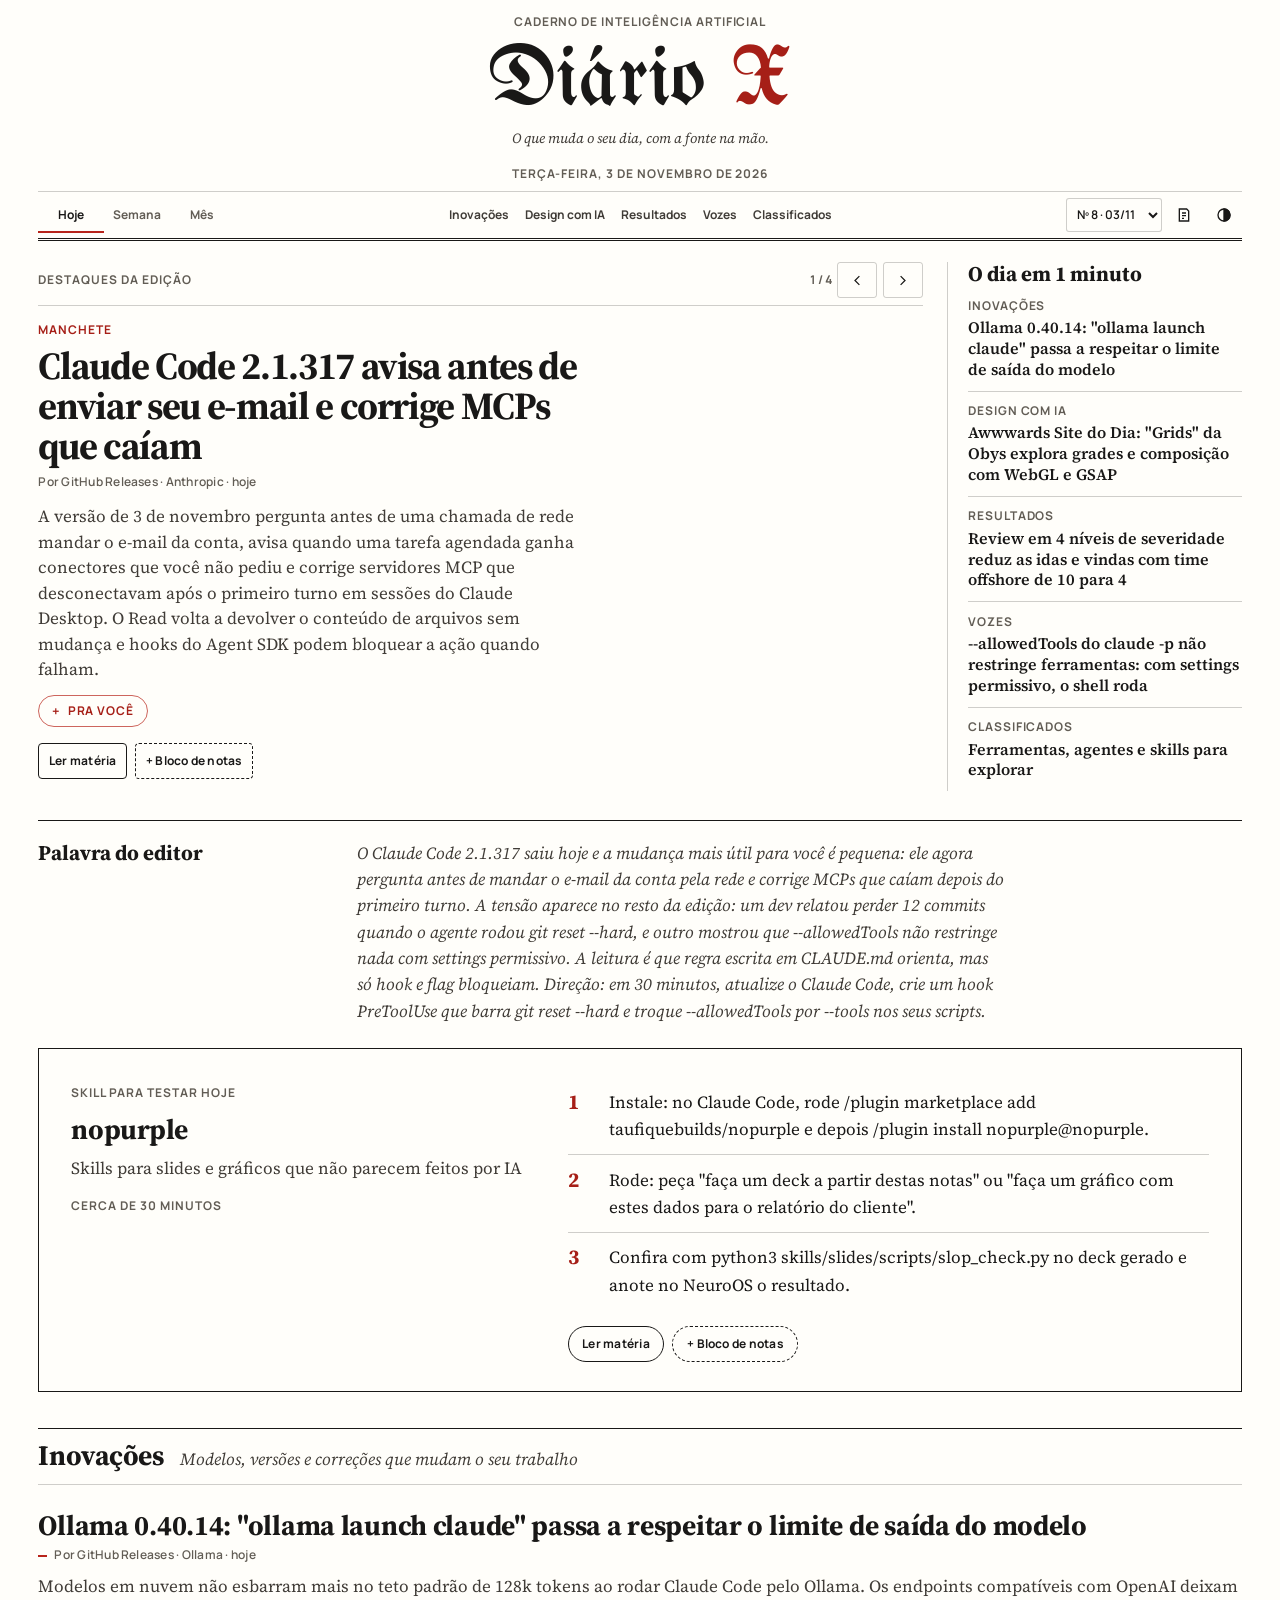
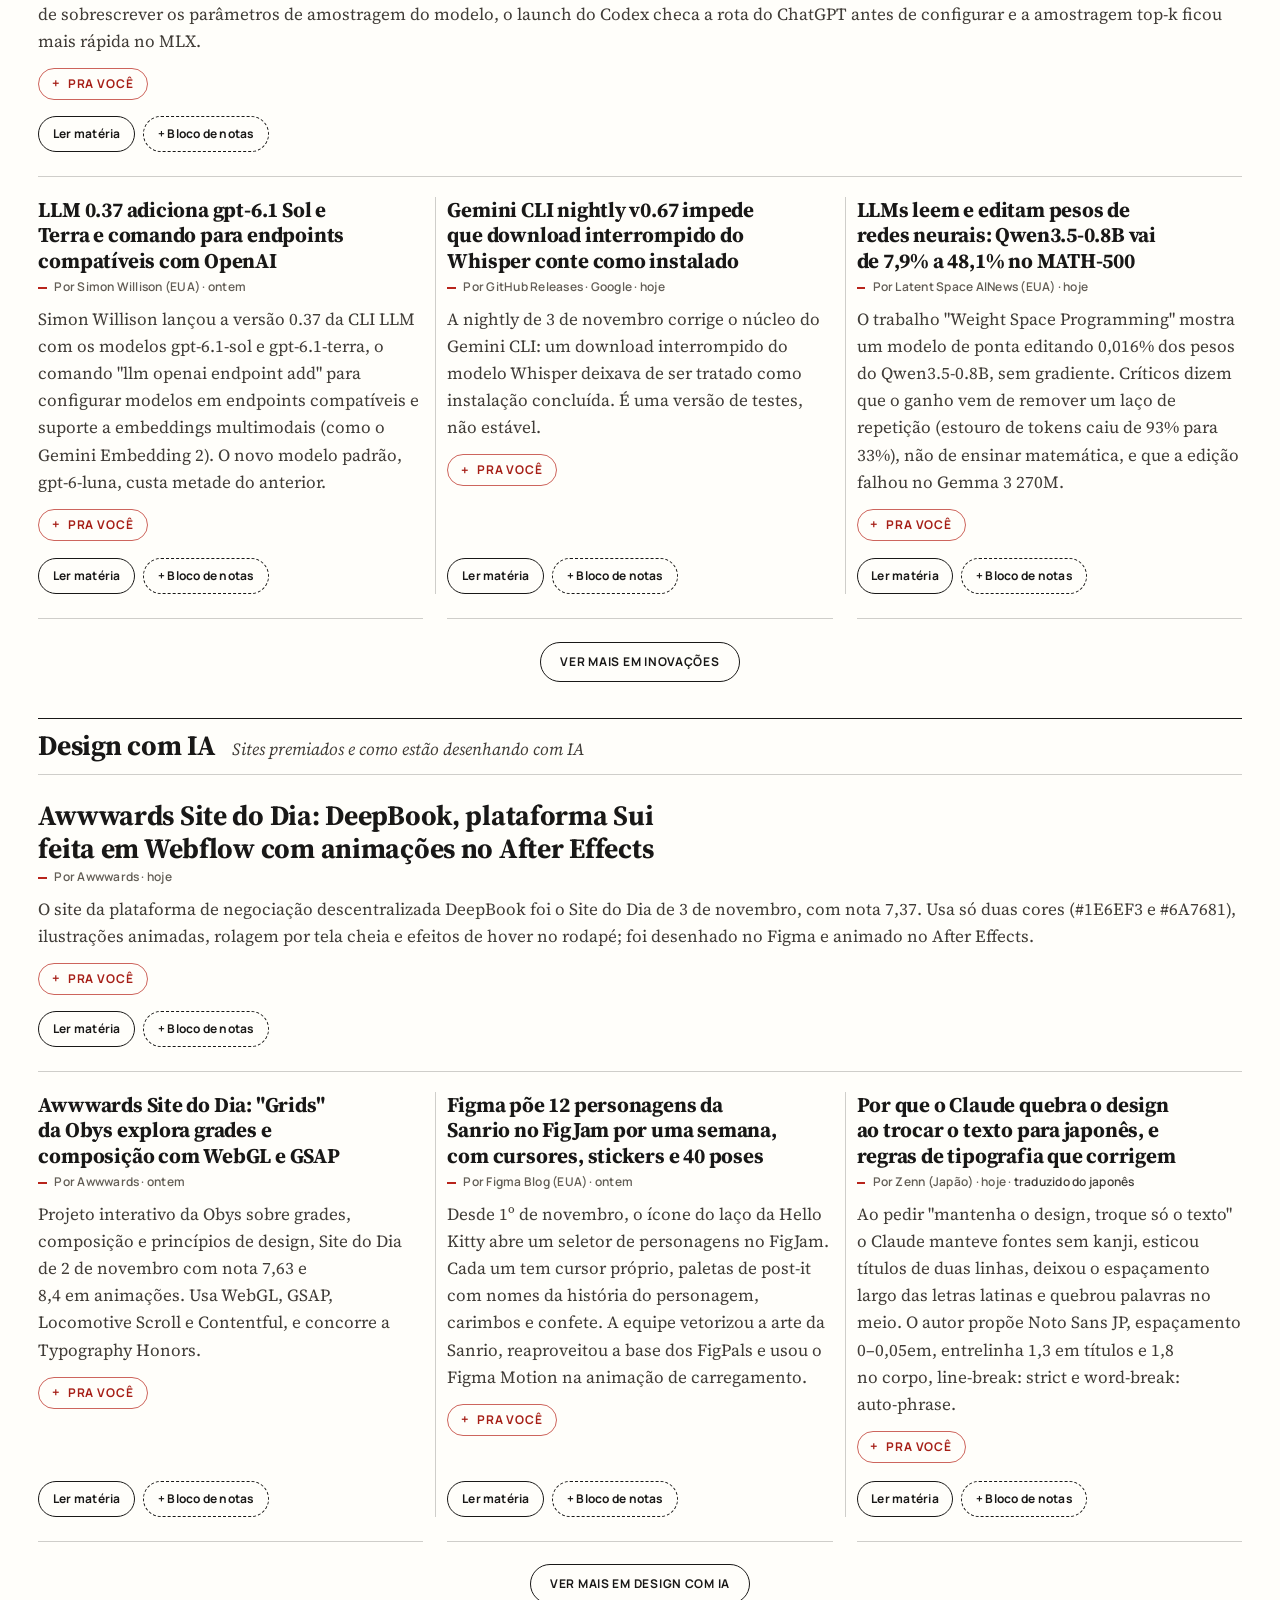
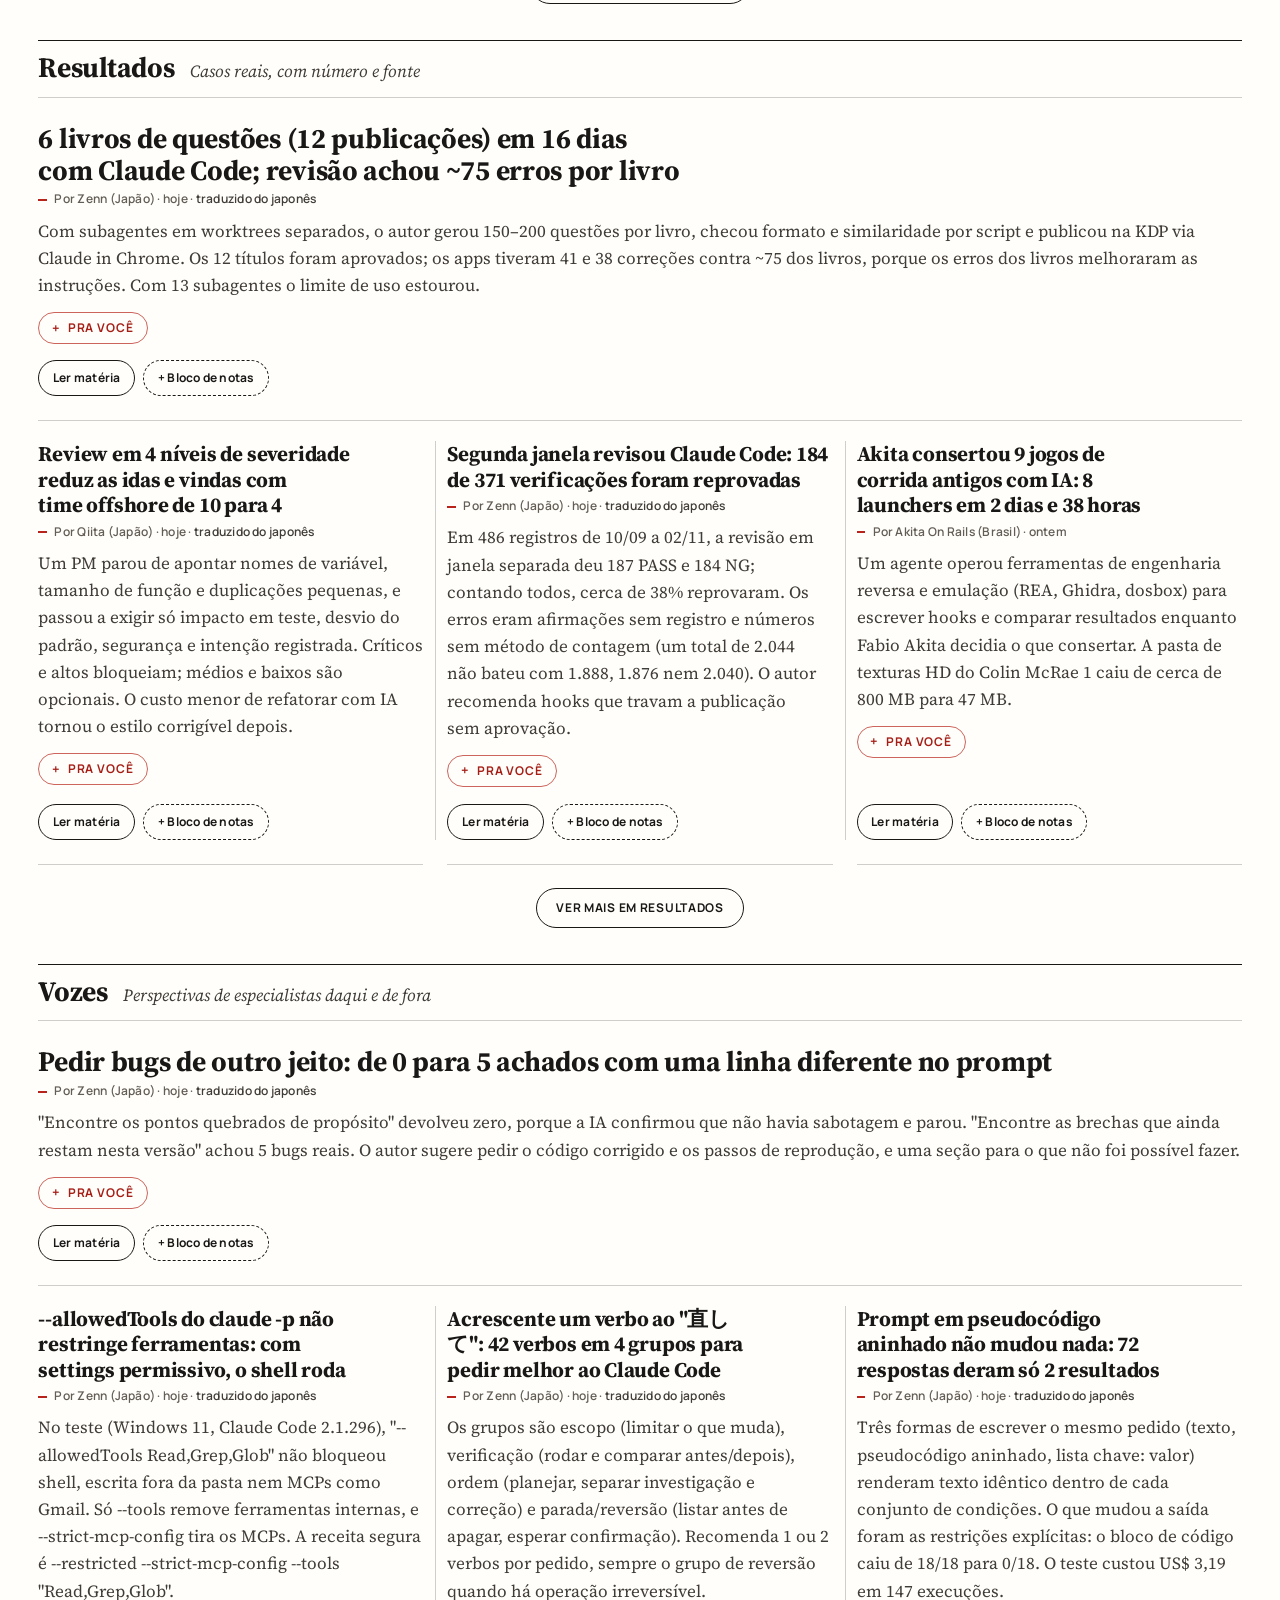
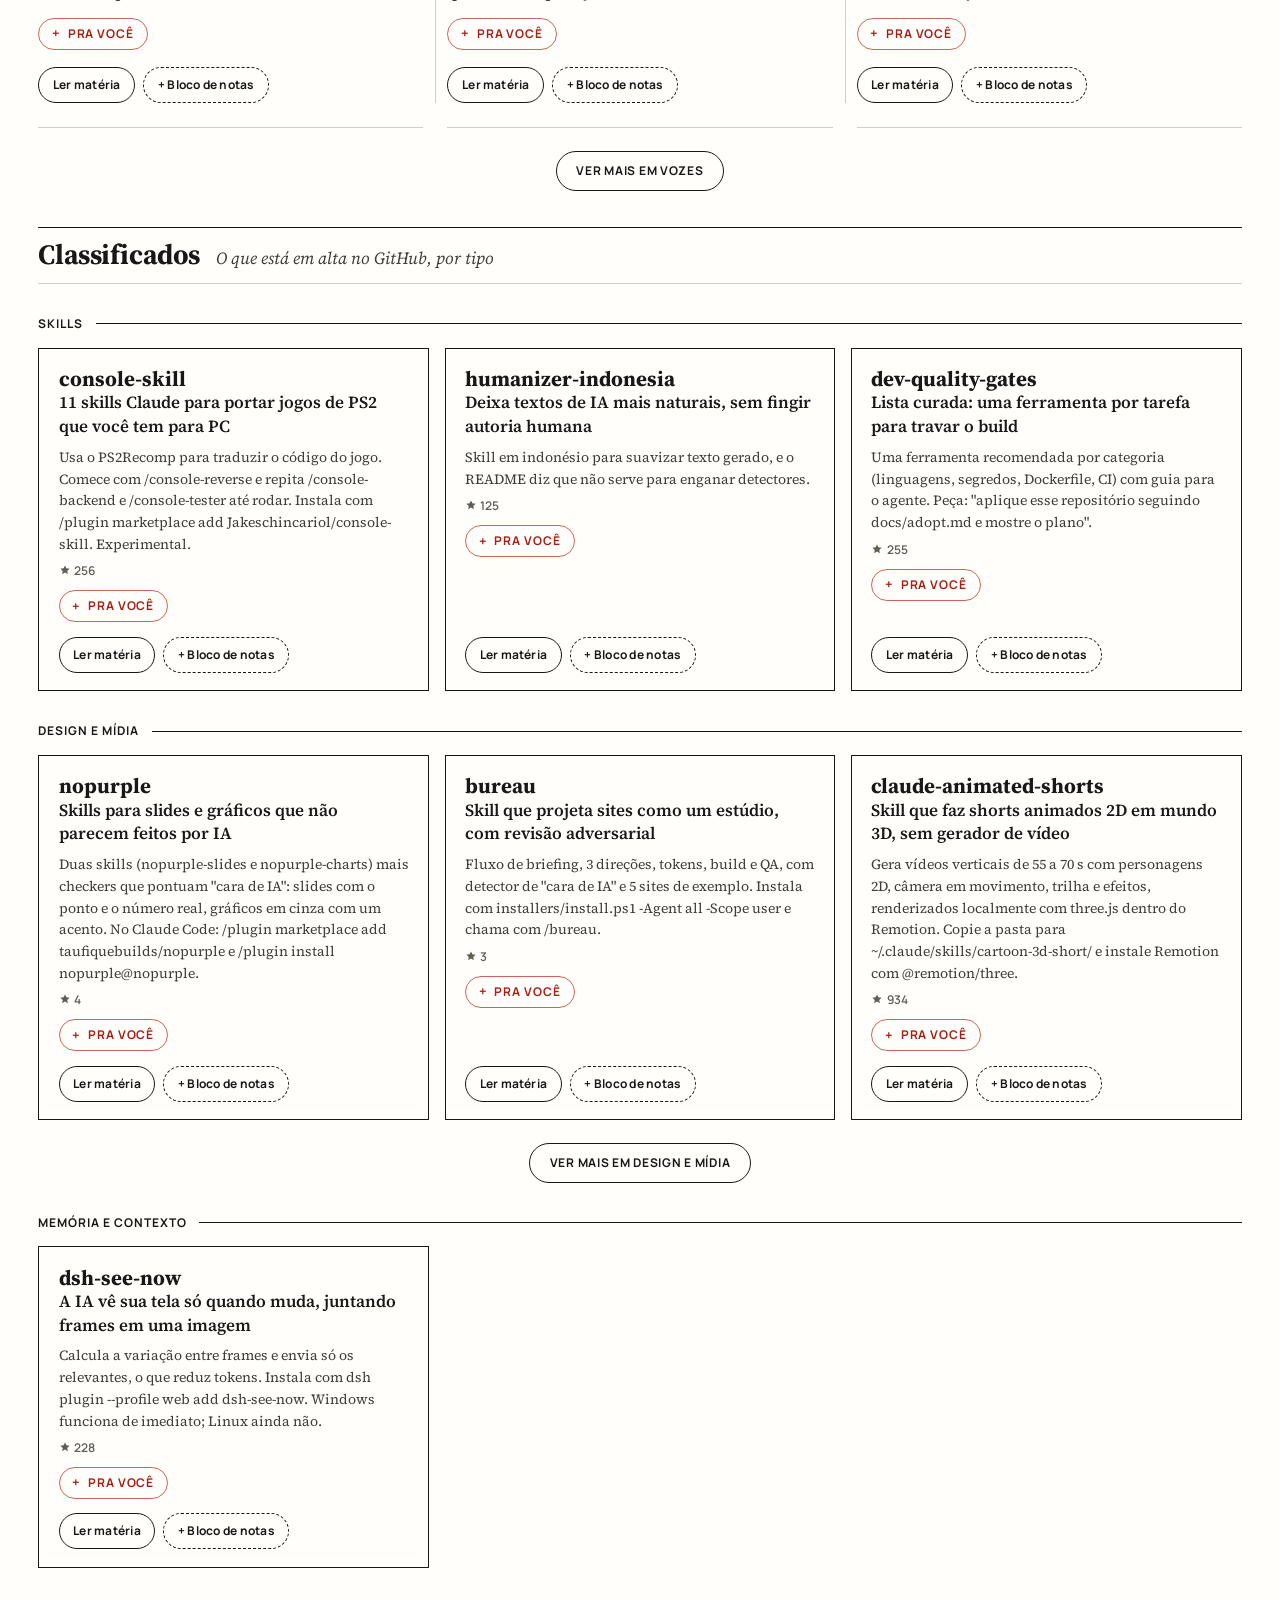
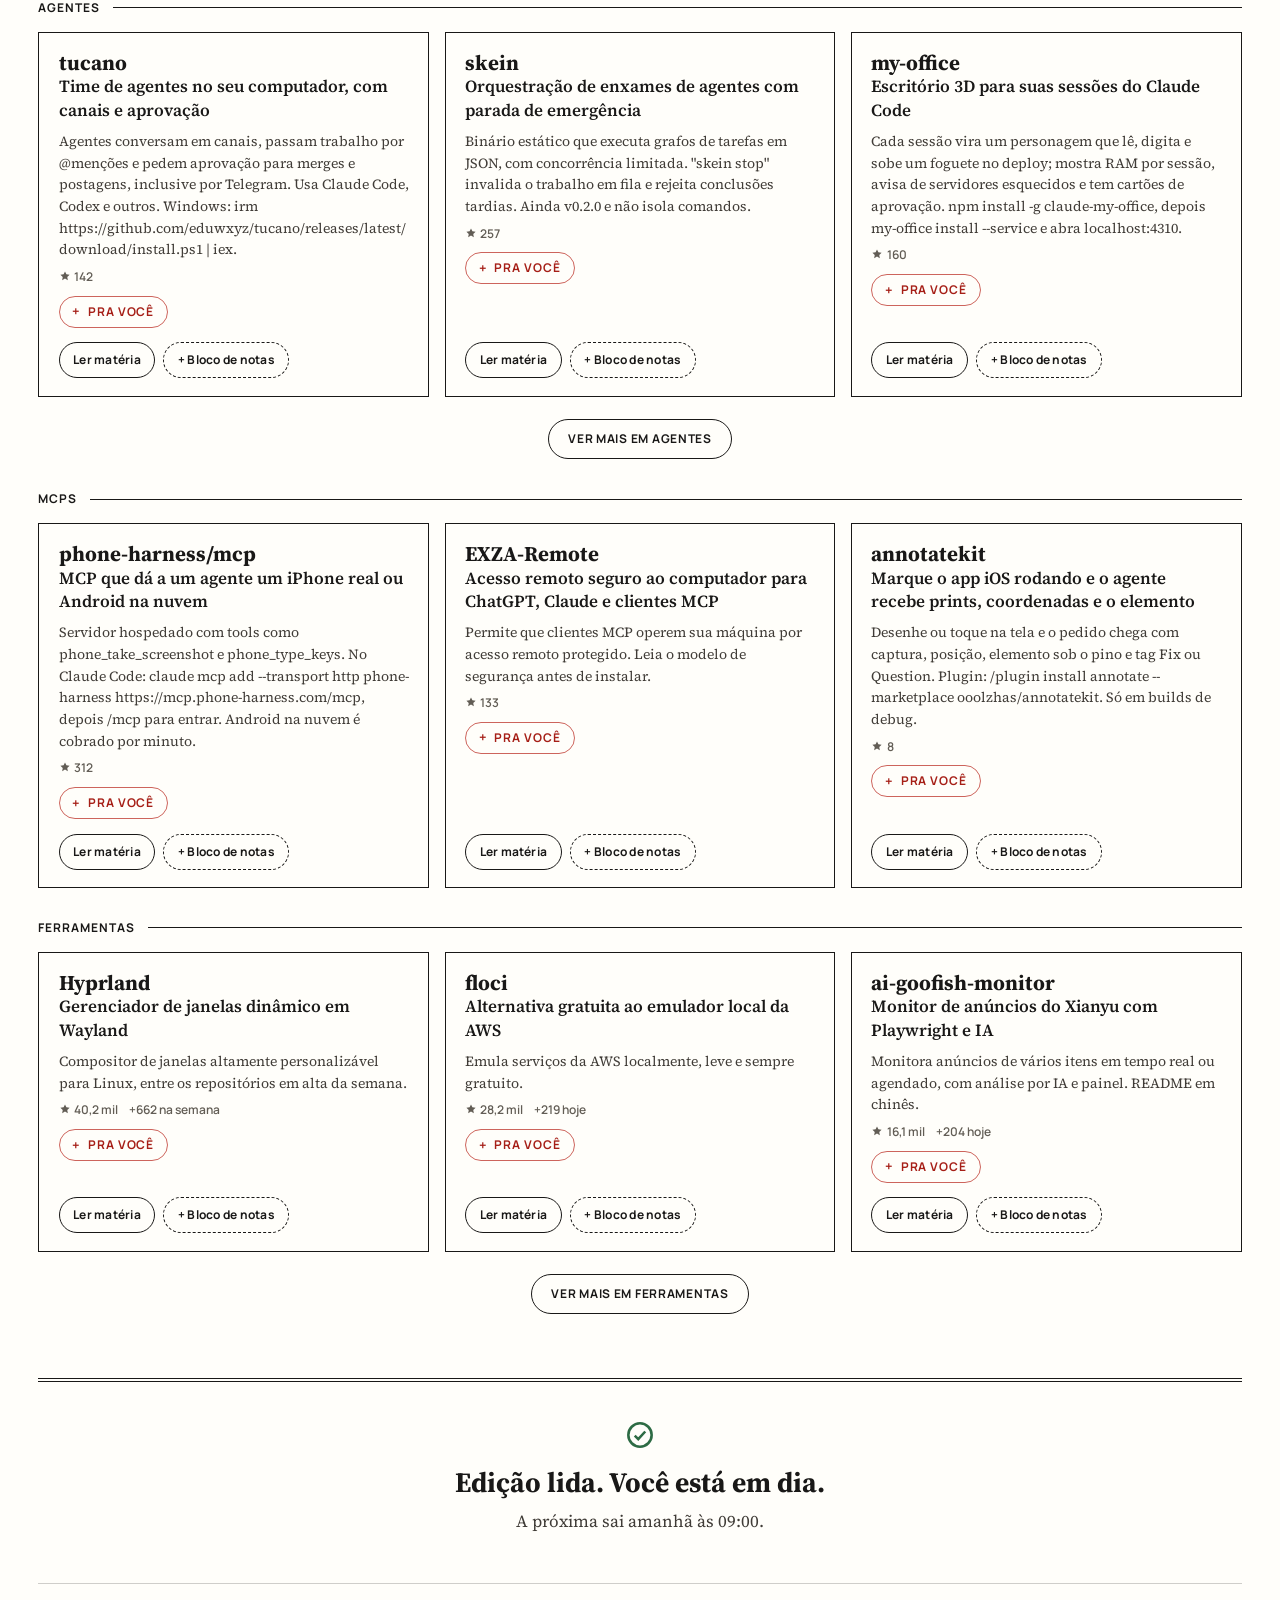
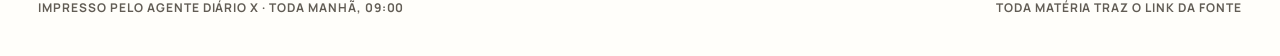
==== commit 2b4bd0c8: "Página pública do Diário X: capa, matéria e estilo para rodar como site estático Co-Authored-By: Cla" ====
--- a/index.html
+++ b/index.html
@@ -9,61 +9,8 @@
 <link rel="preconnect" href="https://fonts.googleapis.com">
 <link rel="preconnect" href="https://fonts.gstatic.com" crossorigin>
 <link href="https://fonts.googleapis.com/css2?family=Manrope:wght@600;700&family=Source+Serif+4:ital,opsz,wght@0,8..60,400;0,8..60,600;0,8..60,700;1,8..60,400&family=UnifrakturMaguntia&display=swap" rel="stylesheet">
+<link rel="stylesheet" href="assets/jornal.css">
 <style>
-  /* Tokens: papel de jornal + identidade Vinicius Xavier (vermelho = aja aqui) */
-  :root {
-    --desk: #2b2620;
-    --paper: #f3ead6;
-    --paper-2: #e9dec4;
-    --ink: #1b1813;
-    --ink-2: #4a4337;
-    --ink-3: #635a4a;
-    --rule: #1b18132b;
-    --rule-strong: #1b1813;
-    --accent-text: #a61f17;
-    --accent-solid: #b8241b;
-    --on-accent: #fff8ec;
-    --ok: #2d6b44;
-    --ease: cubic-bezier(.23, 1, .32, 1);
-
-    /* três vozes: logotipo, serifa editorial, sem serifa da marca */
-    --logo: "UnifrakturMaguntia", "Old English Text MT", serif;
-    --serif: "Source Serif 4", Georgia, serif;
-    --sans: "Manrope", system-ui, sans-serif;
-
-    /* escala por papel */
-    --t-manchete: clamp(2.3rem, 4.8vw, 6rem);  /* cresce com a tela larga para a manchete ocupar a largura */
-    --t-secao: 1.75rem;
-    --t-titulo: 1.3125rem;
-    --t-texto: 1.0625rem;
-    --t-nota: .875rem;
-    --t-rotulo: .75rem;
-
-    --bar-h: 64px;
-    color-scheme: light;
-  }
-  @media (prefers-color-scheme: dark) {
-    :root:not([data-theme="light"]) {
-      --desk: #0d0b09; --paper: #1d1913; --paper-2: #28221a; --ink: #ecdfc3; --ink-2: #cbbd9e; --ink-3: #ab9e83;
-      --rule: #ecdfc32b; --rule-strong: #ecdfc3; --accent-text: #ff7a68; --accent-solid: #c9322a; --ok: #7fc79a;
-      color-scheme: dark;
-    }
-  }
-  :root[data-theme="dark"] {
-    --desk: #0d0b09; --paper: #1d1913; --paper-2: #28221a; --ink: #ecdfc3; --ink-2: #cbbd9e; --ink-3: #ab9e83;
-    --rule: #ecdfc32b; --rule-strong: #ecdfc3; --accent-text: #ff7a68; --accent-solid: #c9322a; --ok: #7fc79a;
-    color-scheme: dark;
-  }
-
-  * { box-sizing: border-box; }
-  html { -webkit-text-size-adjust: 100%; scroll-behavior: smooth; scrollbar-color: var(--ink-3) var(--desk); accent-color: var(--accent-solid); }
-  body { margin: 0; background: var(--desk); color: var(--ink); font: 400 var(--t-texto)/1.6 var(--serif); font-optical-sizing: auto; -webkit-font-smoothing: antialiased; caret-color: var(--accent-solid); }
-  ::selection { background: var(--accent-solid); color: var(--on-accent); }
-  a { color: inherit; text-underline-offset: .18em; text-decoration-thickness: 1px; }
-  button { -webkit-tap-highlight-color: transparent; font: inherit; }
-  button:active { transform: scale(.97); }
-  :focus-visible { outline: 3px solid var(--accent-solid); outline-offset: 2px; }
-
   /* papéis tipográficos */
   .rotulo { font: 700 var(--t-rotulo)/1.3 var(--sans); letter-spacing: .08em; text-transform: uppercase; color: var(--ink-3); }
   .byline { margin: .35rem 0 .6rem; font: 600 var(--t-rotulo)/1.4 var(--sans); letter-spacing: .02em; color: var(--ink-3); }
@@ -73,53 +20,45 @@
   h3.titulo a:hover { text-decoration: underline; }
   .resumo { margin: 0; color: var(--ink-2); text-wrap: pretty; }
 
-  /* a folha de jornal ocupa a tela toda; --gutter é a margem interna, que a barra fixa também usa */
+  /* A largura de leitura é compartilhada pela capa, navegação e cadernos. */
   .sheet {
-    --gutter: clamp(1rem, 4vw, 4.5rem);
-    position: relative; min-height: 100vh; margin: 0; padding: 0 var(--gutter) 2.5rem;
-    background-color: var(--paper);
-    background-image: url("data:image/svg+xml,%3Csvg xmlns='http://www.w3.org/2000/svg' width='220' height='220'%3E%3Cfilter id='n'%3E%3CfeTurbulence type='fractalNoise' baseFrequency='.85' numOctaves='3' stitchTiles='stitch'/%3E%3CfeColorMatrix values='0 0 0 0 .35 0 0 0 0 .27 0 0 0 0 .15 0 0 0 .07 0'/%3E%3C/filter%3E%3Crect width='100%25' height='100%25' filter='url(%23n)'/%3E%3C/svg%3E");
-  }
+    --gutter: clamp(1rem, 3vw, 2.5rem);
+    min-height: 100vh; max-width: 1300px; margin: 0 auto; padding: 0 var(--gutter) 2.5rem; background: var(--paper);
+  }
+  main { overflow-wrap: anywhere; }
 
   /* ── Cabeçalho ── */
-  .strip { display: flex; justify-content: space-between; gap: 1rem; padding: .9rem 0 .7rem; border-bottom: 1px solid var(--rule-strong); }
-  .title { text-align: center; padding: 1.5rem 0 .3rem; }
-  .title h1 { margin: 0; font: 400 clamp(3.2rem, 8.5vw, 6rem)/.95 var(--logo); }
+  .strip { text-align: center; padding: .9rem 0 .25rem; }
+  .title { text-align: center; padding: .5rem 0 .7rem; }
+  .title h1 { margin: 0; font: 400 clamp(3rem, 6.6vw, 5.5rem)/.95 var(--logo); }
   .title h1 .x { color: var(--accent-text); }
-  .title .motto { margin-top: .5rem; font: italic 400 var(--t-texto)/1.4 var(--serif); color: var(--ink-2); }
-  .dateline { display: flex; justify-content: space-between; gap: 1rem; margin-top: 1rem; border-top: 4px solid var(--rule-strong); border-bottom: 1px solid var(--rule-strong); padding: .55rem 0; }
-  .dateline .rotulo { color: var(--ink); }
+  .title .motto { margin-top: .45rem; font: italic 400 var(--t-nota)/1.4 var(--serif); color: var(--ink-2); }
+  .dateline { display: grid; grid-template-columns: 1fr auto 1fr; align-items: baseline; gap: 1rem; border-bottom: 1px solid var(--rule); padding: .35rem 0 .6rem; }
+  #dateline { grid-column: 2; text-align: center; }
 
   /* ── Barra (sólida, sem vidro) ── */
-  .bar { position: sticky; top: 0; z-index: 20; margin: 0 calc(-1 * var(--gutter)); padding: .6rem var(--gutter); background: var(--paper); border-bottom: 1px solid var(--rule); }
-  .bar-in { display: flex; align-items: center; gap: 1.2rem; }
-  .seg { position: relative; display: inline-grid; grid-auto-flow: column; grid-auto-columns: 1fr; border: 1.5px solid var(--rule-strong); padding: 2px; border-radius: 999px; flex: none; }
-  .seg button { position: relative; z-index: 1; border: 0; background: none; color: var(--ink); cursor: pointer; font: 700 var(--t-rotulo)/1 var(--sans); letter-spacing: .06em; text-transform: uppercase; padding: .7rem 1rem; border-radius: 999px; min-width: 5.8rem; transition: color 240ms var(--ease); }
-  .seg button[aria-selected="true"] { color: var(--paper); }
-  .seg .thumb { position: absolute; top: 2px; bottom: 2px; left: 2px; width: calc((100% - 4px) / 3); border-radius: 999px; background: var(--ink); transition: transform 380ms cubic-bezier(.3, 1.25, .5, 1); }
-  .cats { display: flex; gap: .2rem; overflow-x: auto; scrollbar-width: none; flex: 1; }
-  .cats a { flex: none; text-decoration: none; padding: .6rem .7rem; border-radius: 6px; font: 600 var(--t-nota)/1 var(--sans); color: var(--ink-2); transition: background 160ms var(--ease); }
+  .bar { position: sticky; top: 0; z-index: 20; padding: .3rem 0; background: var(--paper); border-bottom: 3px double var(--rule-strong); }
+  .bar-in { display: grid; grid-template-columns: 1fr minmax(0, auto) 1fr; align-items: center; gap: .35rem 1rem; }
+  .seg { display: inline-grid; grid-auto-flow: column; grid-auto-columns: 1fr; justify-self: start; }
+  .seg button { border: 0; border-bottom: 2px solid transparent; background: none; color: var(--ink-3); cursor: pointer; font: 700 var(--t-rotulo)/1 var(--sans); padding: .65rem .55rem .5rem; min-height: 36px; }
+  .seg button[aria-selected="true"] { color: var(--ink); border-bottom-color: var(--accent-solid); }
+  .cats { display: flex; overflow-x: auto; scrollbar-width: thin; }
+  .cats:empty { display: none; }
+  .cats a { flex: none; text-decoration: none; padding: .6rem .5rem; font: 700 var(--t-rotulo)/1 var(--sans); color: var(--ink-2); }
   .cats a:hover { background: var(--paper-2); color: var(--ink); }
-  .cats a b { font-weight: 600; color: var(--ink-3); margin-left: .3rem; }
-  .tools { display: flex; gap: .5rem; align-items: center; flex: none; }
-  .ed-select { font: 600 var(--t-rotulo)/1 var(--sans); color: var(--ink); background: transparent; border: 1.5px solid var(--rule-strong); border-radius: 999px; padding: .6rem .8rem; min-height: 38px; }
-  .icon-btn { width: 38px; height: 38px; border-radius: 50%; border: 1.5px solid var(--rule-strong); background: transparent; color: var(--ink); cursor: pointer; display: grid; place-items: center; }
-
-  /* ── Fotos que se mexem (só nos destaques) ── */
-  .foto { position: relative; margin: 0; overflow: hidden; background: var(--paper-2); }
-  .foto img { display: block; width: 100%; height: 100%; object-fit: cover; filter: grayscale(1) sepia(.5) contrast(1.15) brightness(.95); transform-origin: 50% 40%; animation: respira 16s ease-in-out infinite alternate; animation-delay: var(--d, 0s); transition: filter 520ms var(--ease); }
-  .foto::after { content: ""; position: absolute; inset: 0; pointer-events: none; mix-blend-mode: multiply; background: radial-gradient(#0000002a .7px, transparent .9px) 0 0 / 3px 3px; transition: opacity 520ms var(--ease); }
-  .foto:hover img, .foto:active img { filter: none; }
-  .foto:hover::after, .foto:active::after { opacity: 0; }
-  @keyframes respira { from { transform: scale(1.04) translate(-1.2%, -.8%); } to { transform: scale(1.12) translate(1.4%, 1%); } }
-  .ar-photo { aspect-ratio: 4 / 3; }
-  .ar-wide { aspect-ratio: 16 / 9; }
-  .moldura { box-shadow: 0 0 0 4px var(--paper), 0 0 0 5.5px var(--rule-strong); }
-
-  .ar-card { aspect-ratio: 16 / 9; margin-bottom: 1rem; }
-  .sem-foto { display: grid; place-items: center; padding: 1rem; text-align: center; border: 1px solid var(--rule); background: color-mix(in srgb, var(--paper-2) 80%, transparent); }
-  .sem-foto span { font: italic 400 clamp(1.2rem, 1.6vw, 1.6rem)/1.2 var(--serif); color: var(--ink-2); }
-  .sem-foto::after { display: none; }
+  .tools { grid-column: -2; justify-self: end; display: flex; gap: .25rem; align-items: center; }
+  .ed-select { font: 600 var(--t-rotulo)/1 var(--sans); color: var(--ink); background: var(--paper); border: 1px solid var(--rule); border-radius: 3px; padding: .4rem; min-height: 34px; }
+  .icon-btn { width: 36px; height: 36px; border-radius: 3px; border: 1px solid transparent; background: transparent; color: var(--ink); cursor: pointer; display: grid; place-items: center; }
+  .icon-btn:hover { background: var(--paper-2); }
+
+  /* Prévias de fonte incluem fotos, telas e imagens com texto. */
+  .foto { min-width: 0; margin: 0; }
+  .foto-frame { position: relative; width: 100%; aspect-ratio: 16 / 9; overflow: hidden; border-radius: 4px; background: var(--paper-2); }
+  .foto-frame img { position: absolute; inset: 0; display: block; width: 100%; height: 100%; object-fit: cover; }
+  .foto-card { margin-bottom: .85rem; }
+  .foto-thumb { width: clamp(3.5rem, 5vw, 4.5rem); flex: none; }
+  .foto-thumb .foto-frame { aspect-ratio: 4 / 3; }
+  .foto figcaption { margin-top: .35rem; color: var(--ink-3); font: 600 var(--t-rotulo)/1.4 var(--sans); }
 
   /* ── "Pra você": fechado é um botão; aberto vira a notinha ── */
   .pv { margin: .8rem 0 1rem; }
@@ -140,25 +79,60 @@
   .save[data-state="saved"] { background: transparent; color: var(--ok); border-color: currentColor; cursor: default; filter: none; }
 
   /* ── Primeira página ── */
-  .front { padding: 2.6rem 0 2.8rem; }
-  .stamp { display: block; width: max-content; margin: 0 auto; font: 700 var(--t-rotulo)/1 var(--sans); letter-spacing: .24em; text-transform: uppercase; color: var(--accent-text); border: 1.5px solid currentColor; padding: .4rem .5rem .4rem .75rem; transform: rotate(-2deg); }
-  .banner { margin: 1.1rem auto 1.1rem; max-width: none; /* a manchete corre de margem a margem, como no jornal impresso */ text-align: center; font: 700 var(--t-manchete)/1.03 var(--serif); letter-spacing: -.025em; text-wrap: balance; }
+  .front { display: grid; grid-template-columns: minmax(0, 3fr) minmax(0, 1fr); gap: 1.5rem; padding: 1.35rem 0 1.8rem; }
+  .cover-nav { display: flex; align-items: center; justify-content: space-between; gap: .5rem; margin-bottom: 1rem; padding-bottom: .45rem; border-bottom: 1px solid var(--rule); }
+  .cover-controls { display: flex; align-items: center; gap: .35rem; }
+  .cover-position { color: var(--ink-3); font: 700 var(--t-rotulo)/1 var(--sans); font-variant-numeric: tabular-nums; white-space: nowrap; }
+  .cover-arrow { width: 40px; height: 36px; border-color: var(--rule); }
+  .cover-arrow[data-cover="-1"] svg { transform: rotate(180deg); }
+  .lead { display: grid; grid-template-columns: minmax(0, 4fr) minmax(0, 5fr); grid-template-rows: max-content auto; grid-template-areas: "headline photo" "body photo"; column-gap: 1.25rem; align-items: start; align-content: start; }
+  .front:not(:has(.minuto)), .lead:not(:has(.foto)) { grid-template-columns: minmax(0, 1fr); }
+  .lead:not(:has(.foto)) { grid-template-areas: "headline" "body"; }
+  .lead:not(:has(.foto)) .banner { max-width: 27ch; }
+  .lead-head { grid-area: headline; }
+  .lead-body { grid-area: body; }
+  .stamp { display: block; color: var(--accent-text); }
+  .banner { margin: .5rem 0; font: 700 var(--t-manchete)/1.04 var(--serif); letter-spacing: -.035em; text-wrap: pretty; }
   .banner a { text-decoration: none; }
-  .front .byline { text-align: center; margin-bottom: 2.4rem; }
-  .front-grid { display: grid; grid-template-columns: minmax(0, 1.5fr) minmax(0, 1fr); gap: 3rem; align-items: start; }
-  .lead-text { font-size: 1.1875rem; line-height: 1.6; margin: 1.6rem 0 0; max-width: 62ch; }
-  .minuto { border-top: 3px solid var(--rule-strong); padding-top: 1rem; }
-  .minuto h2 { margin: 0 0 .4rem; }
-  .minuto ol { list-style: none; margin: 0; padding: 0; counter-reset: m; }
-  .minuto li { border-bottom: 1px solid var(--rule); }
-  .minuto a { display: block; text-decoration: none; padding: .75rem 0; }
+  .lead-text { color: var(--ink-2); font-size: var(--t-texto); line-height: 1.5; margin: .25rem 0 0; max-width: 60ch; }
+  .lead .foto { grid-area: photo; }
+  .lead .actions :is(.src, .save, .note) { padding-inline: .6rem; border-radius: 4px; }
+  .minuto { border-left: 1px solid var(--rule); padding-left: 1.25rem; }
+  .minuto h2 { margin: 0; font: 700 var(--t-titulo)/1.15 var(--serif); }
+  .minuto ol { list-style: none; margin: 0; padding: 0; }
+  .minuto li + li { border-top: 1px solid var(--rule); }
+  .minuto a { display: flex; align-items: flex-start; gap: .6rem; text-decoration: none; padding: .7rem 0; }
+  .minuto .chamada { min-width: 0; flex: 1; }
   .minuto a:hover .t { text-decoration: underline; }
   .minuto .k { display: block; margin-bottom: .25rem; }
-  .minuto .t { font: 600 var(--t-texto)/1.35 var(--serif); }
-
-  .editorial { border-top: 1px solid var(--rule-strong); padding: 2.2rem 0 2.4rem; text-align: center; }
-  .editorial .rotulo { display: block; margin-bottom: .9rem; }
-  .editorial p { margin: 0 auto; max-width: 62ch; font: italic 400 clamp(1.3rem, 1.5vw, 1.6rem)/1.6 var(--serif); color: var(--ink-2); text-wrap: pretty; }
+  .minuto .t { display: block; font: 600 1rem/1.3 var(--serif); }
+
+  /* ── Curadoria da Semana e do Mês ── */
+  .panorama { padding: 1.65rem 0 0; }
+  .panorama header { padding: 0 0 1.15rem; border-bottom: 1px solid var(--rule-strong); }
+  .panorama h2 { margin: .35rem 0 .3rem; font: 700 var(--t-manchete)/1.04 var(--serif); letter-spacing: -.035em; }
+  .panorama header p { margin: 0; color: var(--ink-2); }
+  .panorama h3 { margin: 0 0 .65rem; font: 700 var(--t-titulo)/1.2 var(--serif); }
+  .periodo-manchetes { padding: 1.25rem 0; border-bottom: 1px solid var(--rule); }
+  .periodo-capas, .periodo-selecoes { display: grid; grid-template-columns: repeat(auto-fit, minmax(min(100%, 13rem), 1fr)); gap: 1.15rem; }
+  .periodo-capas { grid-template-columns: repeat(3, minmax(0, 1fr)); }
+  .periodo-capa { min-width: 0; }
+  .periodo-capa .foto { margin-bottom: .6rem; }
+  .periodo-capa h4 { margin: 0; font: 700 var(--t-titulo)/1.22 var(--serif); }
+  .panorama a:not(.src) { text-decoration: none; }
+  .panorama a:not(.src):hover { text-decoration: underline; }
+  .periodo-selecoes { padding-top: 1.35rem; }
+  .periodo-selecoes section + section { border-left: 1px solid var(--rule); padding-left: 1.15rem; }
+  .periodo-selecoes ul { list-style: none; padding: 0; margin: 0; }
+  .periodo-selecoes li + li { border-top: 1px solid var(--rule); }
+  .periodo-selecoes li a { display: block; padding: .45rem 0; font: 600 var(--t-texto)/1.3 var(--serif); }
+  .arquivo-periodo { margin: 2rem 0 0; padding-top: .85rem; border-top: 3px double var(--rule-strong); scroll-margin-top: calc(var(--bar-h) + 1rem); }
+  .arquivo-periodo h2 { margin: 0; font: 700 var(--t-secao)/1.2 var(--serif); }
+  .panorama .src { margin-top: 1.25rem; }
+
+  .editorial { display: grid; grid-template-columns: minmax(0, 1fr) minmax(0, 3fr); gap: .6rem 1.5rem; border-top: 1px solid var(--rule-strong); padding: 1.15rem 0 1.5rem; }
+  .editorial h2 { margin: 0; font: 700 var(--t-titulo)/1.25 var(--serif); }
+  .editorial p { margin: 0; max-width: 72ch; font: italic 400 var(--t-texto)/1.55 var(--serif); color: var(--ink-2); text-wrap: pretty; }
 
   /* Skill para testar hoje */
   .teste { display: grid; grid-template-columns: minmax(0, 1fr) minmax(0, 1.4fr); gap: 2.4rem; border: 1.5px solid var(--rule-strong); padding: 1.8rem 2rem; margin-bottom: .6rem; }
@@ -171,18 +145,20 @@
   .teste .tempo { margin-top: 1rem; }
 
   /* ── Seções ── */
-  .section { padding-top: 4rem; scroll-margin-top: calc(var(--bar-h) + 1rem); }
+  .section { margin-top: 2.25rem; scroll-margin-top: calc(var(--bar-h) + 1rem); }
   [id^="m-"] { scroll-margin-top: calc(var(--bar-h) + 1rem); }
-  .sec-head { display: flex; align-items: baseline; gap: 1rem; border-bottom: 2px solid var(--rule-strong); padding-bottom: .7rem; }
+  .sec-head { display: flex; align-items: baseline; gap: .5rem 1rem; border-top: 1px solid var(--rule-strong); border-bottom: 1px solid var(--rule); padding: .7rem 0; }
   .sec-head h2 { margin: 0; font: 700 var(--t-secao)/1.1 var(--serif); letter-spacing: -.015em; }
   .sec-head .sub { color: var(--ink-2); font-style: italic; }
-  .sec-head .rotulo { margin-left: auto; flex: none; }
-
-  .feature { display: grid; grid-template-columns: minmax(0, 1fr) minmax(0, 1fr); gap: 2.6rem; align-items: center; padding: 2.2rem 0; border-bottom: 1px solid var(--rule); }
+
+  .feature { display: grid; grid-template-columns: minmax(0, 1fr) minmax(0, 1fr); gap: 1.5rem; align-items: start; padding: 1.5rem 0; border-bottom: 1px solid var(--rule); }
+  .feature:not(:has(.foto)) { grid-template-columns: minmax(0, 1fr); }
   .feature h3.titulo { font-size: var(--t-secao); line-height: 1.15; }
   /* até 3 colunas; com 2 matérias, as 2 dividem a largura em vez de deixar um buraco */
-  .cards { display: grid; grid-template-columns: repeat(auto-fit, minmax(max(260px, calc((100% - 5.6rem) / 3)), 1fr)); gap: 0 2.8rem; }
-  .cards > article { padding: 1.8rem 0 2rem; border-bottom: 1px solid var(--rule); display: flex; flex-direction: column; }
+  .cards { display: grid; grid-template-columns: repeat(auto-fit, minmax(min(100%, max(260px, calc((100% - 3rem) / 3))), 1fr)); column-gap: 1.5rem; }
+  .cards > article { position: relative; min-width: 0; padding: 1.25rem 0 1.5rem; border-bottom: 1px solid var(--rule); display: flex; flex-direction: column; }
+  .cards > article + article::before { content: ""; position: absolute; top: 1.25rem; bottom: 1.5rem; left: -.75rem; border-left: 1px solid var(--rule); }
+  .cards > article:nth-child(3n + 1)::before { display: none; }
   .cards .actions { margin-top: auto; }
   .cards .pv { margin-bottom: 1.1rem; }
   [hidden] { display: none !important; }
@@ -197,13 +173,15 @@
   .grupo h3.g::after { content: ""; flex: 1; border-top: 1px solid var(--rule-strong); }
   .ads { display: grid; grid-template-columns: repeat(3, minmax(0, 1fr)); gap: 1rem; }
   .ad { border: 1px solid var(--rule-strong); padding: 1.1rem 1.2rem 1.1rem; display: flex; flex-direction: column; gap: .5rem; }
-  .ad-top { display: flex; justify-content: space-between; align-items: baseline; gap: .8rem; }
+  .ad-top { display: flex; justify-content: space-between; align-items: flex-start; gap: .8rem; }
+  .ad-top > div { min-width: 0; }
+  .ad-top .foto-thumb { width: clamp(4.25rem, 6vw, 5.5rem); }
   .ad h4 { margin: 0; font: 700 var(--t-titulo)/1.2 var(--serif); word-break: break-word; }
   .ad h4 a { text-decoration: none; }
   .ad h4 a:hover { text-decoration: underline; }
-  .ad .stars { flex: none; font: 700 var(--t-nota)/1 var(--sans); color: var(--ink); white-space: nowrap; }
+  .ad-metrics { display: flex; flex-wrap: wrap; gap: .35rem .7rem; align-items: center; font: 600 var(--t-rotulo)/1.3 var(--sans); color: var(--ink-3); }
+  .ad .stars { white-space: nowrap; }
   .ad .stars svg { vertical-align: -1px; margin-right: .2rem; }
-  .ad .alta { font: 700 var(--t-rotulo)/1.3 var(--sans); color: var(--accent-text); }
   .ad .oque { margin: 0; font: 600 var(--t-texto)/1.4 var(--serif); }
   .ad .det { margin: 0; font-size: var(--t-nota); line-height: 1.55; color: var(--ink-2); }
   .ad .pv { margin: .2rem 0 .4rem; }
@@ -225,44 +203,49 @@
   @keyframes rise { to { opacity: 1; transform: none; filter: none; } }
   @media (prefers-reduced-motion: reduce) {
     html { scroll-behavior: auto; }
-    .rise { animation: fade 200ms linear forwards; transform: none; filter: none; animation-delay: 0ms; }
-    @keyframes fade { to { opacity: 1; } }
-    .foto img { animation: none; }
-    .seg .thumb { transition: none; }
+    .rise { animation: none; opacity: 1; transform: none; filter: none; }
   }
 
   @media (max-width: 1000px) {
-    .sheet { --gutter: 2rem; padding-bottom: 2rem; }
-    .front-grid, .feature, .teste { grid-template-columns: 1fr; gap: 1.8rem; }
+    .bar-in { grid-template-columns: minmax(0, 1fr) auto; }
+    .tools { grid-row: 1; }
+    .cats { grid-column: 1 / -1; }
+    .front { grid-template-columns: minmax(0, 2.3fr) minmax(0, 1fr); }
+    .lead { grid-template-columns: minmax(0, 1fr); grid-template-rows: auto; grid-template-areas: "headline" "photo" "body"; }
+    .lead .foto { margin: .35rem 0 .65rem; }
     .cards, .ads { grid-template-columns: repeat(2, minmax(0, 1fr)); }
-  }
-  @media (max-width: 640px) {
-    .sheet { --gutter: 1rem; padding-bottom: 1.5rem; }
-    .bar { padding-block: .5rem; }
-    .bar-in { gap: .5rem .6rem; flex-wrap: wrap; }
-    .cats { display: none; }                 /* o "Dia em 1 minuto" faz esse papel no celular */
-    .seg { flex: 1 1 100%; }                 /* linha própria: dividindo com o seletor, "Semana" não cabia no terço */
-    .seg button { min-width: 0; padding: .75rem .4rem; }
-    .tools { flex: 1; justify-content: flex-end; }
-    .ed-select { margin-right: auto; }
-    .strip .c, .dateline .side { display: none; }
-    .dateline { justify-content: center; }
-    .cards, .ads { grid-template-columns: 1fr; }
+    .cards > article:nth-child(3n + 1)::before { display: block; }
+    .cards > article:nth-child(2n + 1)::before { display: none; }
+  }
+  @media (max-width: 680px) {
+    .sheet { padding-bottom: 1.5rem; }
+    .bar-in { gap: .25rem .5rem; }
+    .seg button { padding-inline: .3rem; }
+    .icon-btn { width: 36px; height: 40px; }
+    .dateline .side { display: none; }
+    .dateline { grid-template-columns: 1fr; text-align: center; }
+    #dateline { grid-column: auto; }
+    .front, .editorial, .feature, .teste, .cards, .ads { grid-template-columns: minmax(0, 1fr); }
+    .periodo-capas, .periodo-selecoes { grid-template-columns: minmax(0, 1fr); }
+    .periodo-capa + .periodo-capa { padding-top: .75rem; border-top: 1px solid var(--rule); }
+    .periodo-capa + .periodo-capa:has(.foto) { display: grid; grid-template-columns: minmax(0, 1fr) 5rem; column-gap: .75rem; }
+    .periodo-capa + .periodo-capa .foto { grid-column: 2; grid-row: 1 / 3; margin: 0; }
+    .periodo-capa + .periodo-capa .foto-frame { aspect-ratio: 4 / 3; }
+    .periodo-selecoes section + section { border-left: 0; border-top: 1px solid var(--rule); padding: .8rem 0 0; }
+    .minuto { border-top: 1px solid var(--rule); border-left: 0; padding: 1rem 0 0; }
+    .cover-arrow { width: 44px; height: 44px; }
+    .cards > article + article::before { display: none; }
     .sec-head { flex-wrap: wrap; }
     .sec-head .sub { flex-basis: 100%; order: 3; }
     .teste { padding: 1.3rem 1.2rem; }
     .src, .save { min-height: 42px; }
   }
-
-  /* ── Acabamento: o jornal ganha chapa de impressão ── */
-  .lead-text::first-letter { float: left; font: 400 4.6rem/.82 var(--logo); padding: .32rem .55rem 0 0; color: var(--accent-text); }
-  main { counter-reset: sec; }
-  .section { counter-increment: sec; }
-  .sec-head h2::before { content: "№ " counter(sec, decimal-leading-zero); display: block; margin-bottom: .35rem; font: 700 var(--t-rotulo)/1 var(--sans); letter-spacing: .14em; color: var(--accent-text); }
-  .sec-head { align-items: flex-end; }
+  @media (max-width: 360px) {
+    .bar-in { grid-template-columns: 1fr; }
+    .tools { grid-row: 2; justify-self: start; }
+  }
+
   .pv p { border-left: 3px solid var(--accent-solid); border-radius: 0 3px 3px 0; background: linear-gradient(90deg, color-mix(in srgb, var(--accent-solid) 9%, transparent), color-mix(in srgb, var(--paper-2) 70%, transparent) 70%); }
-  .cards > article { padding: 1.6rem 1.2rem 1.8rem; margin: 0 -1.2rem; border-bottom: 1px solid var(--rule); border-radius: 2px; transition: background 200ms var(--ease), box-shadow 200ms var(--ease); }
-  .cards > article:hover { background: color-mix(in srgb, var(--paper-2) 55%, transparent); box-shadow: inset 3px 0 0 var(--accent-solid); }
   .ad { transition: transform 200ms var(--ease), box-shadow 200ms var(--ease); }
   .ad:hover { transform: translate(-2px, -2px); box-shadow: 4px 4px 0 var(--rule-strong); }
   .banner a { background: linear-gradient(var(--accent-solid), var(--accent-solid)) 0 100% / 0 .09em no-repeat; transition: background-size 420ms var(--ease); }
@@ -277,8 +260,8 @@
   .icon-btn { position: relative; }
   .icon-btn .badge { position: absolute; top: -5px; right: -5px; min-width: 18px; height: 18px; padding: 0 4px; border-radius: 9px; background: var(--accent-solid); color: var(--on-accent); font: 700 .6875rem/18px var(--sans); text-align: center; }
   .gaveta-fundo { position: fixed; inset: 0; z-index: 40; background: #0008; opacity: 0; pointer-events: none; transition: opacity 240ms var(--ease); }
-  .gaveta { position: fixed; top: 0; right: 0; bottom: 0; z-index: 41; width: min(440px, 100%); display: flex; flex-direction: column; background: var(--paper); border-left: 1.5px solid var(--rule-strong); box-shadow: -30px 0 60px -30px #000a; transform: translateX(104%); transition: transform 340ms var(--ease); }
-  .gaveta.aberta { transform: none; }
+  .gaveta { position: fixed; top: 0; right: 0; bottom: 0; z-index: 41; width: min(440px, 100%); display: flex; flex-direction: column; background: var(--paper); border-left: 1.5px solid var(--rule-strong); transform: translateX(104%); transition: transform 340ms var(--ease); }
+  .gaveta.aberta { transform: none; box-shadow: -30px 0 60px -30px #000a; }
   body.gaveta-aberta .gaveta-fundo { opacity: 1; pointer-events: auto; }
   .gaveta header { display: flex; align-items: center; justify-content: space-between; padding: 1rem 1.2rem; border-bottom: 4px double var(--rule-strong); }
   .gaveta h2 { margin: 0; font: 400 1.9rem/1 var(--logo); }
@@ -309,17 +292,14 @@
   .tamanhos label:has(input:focus-visible) { outline: 2px solid var(--accent-solid); outline-offset: 2px; }
   .busca-log { margin: .7rem 0 0; max-height: 220px; overflow: auto; padding: .7rem; border: 1px solid var(--rule); border-radius: 3px; font: 400 .78rem/1.5 ui-monospace, monospace; white-space: pre-wrap; color: var(--ink-2); }
   .ajustes .salvar { width: 100%; justify-content: center; min-height: 44px; }
-  @media (prefers-reduced-motion: reduce) { .gaveta, .gaveta-fundo, .ad, .cards > article, .banner a { transition: none; } }
-  @media (max-width: 640px) { .cards > article { margin: 0; padding: 1.4rem 0 1.6rem; } }
+  @media (prefers-reduced-motion: reduce) { .gaveta, .gaveta-fundo, .ad, .banner a { transition: none; } }
 </style>
 </head>
 <body>
 <div class="sheet">
   <header>
     <div class="strip rotulo">
-      <span id="vol">Vol. I</span>
-      <span class="c" id="caderno">Caderno de Inteligência Artificial</span>
-      <span>Preço: um café</span>
+      <span id="caderno">Caderno de Inteligência Artificial</span>
     </div>
     <div class="title">
       <h1>Diário <span class="x">X</span></h1>
@@ -328,14 +308,12 @@
     <div class="dateline rotulo">
       <span class="side" id="cidade"></span>
       <span id="dateline"></span>
-      <span class="side" id="leitura"></span>
     </div>
   </header>
 
   <nav class="bar" id="bar" aria-label="Período e seções">
     <div class="bar-in">
       <div class="seg" role="tablist" id="seg" aria-label="Período">
-        <span class="thumb" id="thumb"></span>
         <button role="tab" data-p="24h" aria-selected="true">Hoje</button>
         <button role="tab" data-p="semana" aria-selected="false" tabindex="-1">Semana</button>
         <button role="tab" data-p="mes" aria-selected="false" tabindex="-1">Mês</button>
@@ -437,8 +415,10 @@
 const CATS = [
   { id: 'inovacoes', nome: 'Inovações', sub: 'Modelos, versões e correções que mudam o seu trabalho' },
   { id: 'design', nome: 'Design com IA', sub: 'Sites premiados e como estão desenhando com IA' },
-  { id: 'resultados', nome: 'Quem fez e deu certo', sub: 'Resultados reais, com número e fonte' },
-  { id: 'vozes', nome: 'Vozes do ramo', sub: 'Especialistas daqui e de fora, traduzidos para você' },
+  { id: 'resultados', nome: 'Resultados', sub: 'Casos reais, com número e fonte' },
+  { id: 'vozes', nome: 'Vozes', sub: 'Perspectivas de especialistas daqui e de fora' },
+  { id: 'pesquisa', nome: 'Pesquisa', sub: 'Estudos e bastidores de como as ferramentas são construídas' },
+  { id: 'negocios', nome: 'Negócios', sub: 'Parcerias, aquisições e decisões que mudam o uso das ferramentas' },
   { id: 'classificados', nome: 'Classificados', sub: 'O que está em alta no GitHub, por tipo' },
 ];
 const GRUPOS = [
@@ -453,18 +433,23 @@
 const ADS_VISIVEIS = 3;  // anúncios abertos por grupo
 const CAT_DE = (it) => ({ gringos: 'vozes', skills: 'classificados' }[it.categoria] || it.categoria); // edições antigas
 const IDIOMAS = { en: 'inglês', ja: 'japonês', zh: 'chinês', es: 'espanhol', ko: 'coreano', fr: 'francês', de: 'alemão', ru: 'russo' };
-const JANELA = { '24h': 0, semana: 6, mes: 29 }; // dias de edições anteriores incluídas
+const PERIODOS = {
+  '24h': { diasAnteriores: 0 },
+  semana: { diasAnteriores: 6, titulo: 'O melhor da semana', limite: 3 },
+  mes: { diasAnteriores: 29, titulo: 'O melhor do mês', limite: 5 },
+};
 const MESES = ['janeiro','fevereiro','março','abril','maio','junho','julho','agosto','setembro','outubro','novembro','dezembro'];
 const DIAS = ['domingo','segunda-feira','terça-feira','quarta-feira','quinta-feira','sexta-feira','sábado'];
 
-const state = { bloco: lerBloco(), nota: store('dx-nota') || '', indice: [], edicoes: new Map(), sel: null, periodo: store('dx-aba') || '24h', abertos: new Set(), salvos: new Set(), cfg: null };
+const periodoSalvo = store('dx-aba');
+const state = { bloco: lerBloco(), nota: store('dx-nota') || '', indice: [], edicoes: new Map(), sel: null, periodo: Object.hasOwn(PERIODOS, periodoSalvo) ? periodoSalvo : '24h', abertos: new Set(), salvos: new Set(), cfg: null };
 const $ = (s) => document.querySelector(s);
 const esc = (s) => String(s ?? '').replace(/[&<>"']/g, (c) => ({ '&': '&amp;', '<': '&lt;', '>': '&gt;', '"': '&quot;', "'": '&#39;' }[c]));
 const parseDia = (d) => new Date(d + 'T12:00:00');
 const diasEntre = (a, b) => Math.round((parseDia(a) - parseDia(b)) / 86400000);
 const dataLonga = (d) => { const x = parseDia(d); return `${DIAS[x.getDay()]}, ${x.getDate()} de ${MESES[x.getMonth()]} de ${x.getFullYear()}`; };
 const quando = (pub, ref) => { const n = diasEntre(ref, pub); return n <= 0 ? 'hoje' : n === 1 ? 'ontem' : `há ${n} dias`; };
-const ICON_OUT = '<svg width="11" height="11" viewBox="0 0 24 24" fill="none" stroke="currentColor" stroke-width="2.6" aria-hidden="true"><path d="M7 17 17 7M8 7h9v9"/></svg>';
+const ICON_CHEVRON = '<svg width="15" height="15" viewBox="0 0 24 24" fill="none" stroke="currentColor" stroke-width="2" aria-hidden="true"><path d="m9 5 7 7-7 7"/></svg>';
 const ICON_STAR = '<svg width="12" height="12" viewBox="0 0 24 24" fill="currentColor" aria-hidden="true"><path d="m12 2.8 2.8 5.9 6.4.8-4.7 4.4 1.2 6.4L12 17.2l-5.7 3.1 1.2-6.4-4.7-4.4 6.4-.8z"/></svg>';
 
 function lerBloco() { try { return JSON.parse(localStorage.getItem('dx-bloco') || '[]'); } catch { return []; } }
@@ -488,7 +473,8 @@
   sel.innerHTML = state.indice.map((e) => `<option value="${e.data}">Nº ${e.numero} · ${e.data.slice(8)}/${e.data.slice(5, 7)}</option>`).join('');
   sel.onchange = () => abrir(sel.value);
   marcarAba();
-  await abrir(state.indice[0].data);
+  const pedida = new URLSearchParams(location.search).get('edicao');
+  await abrir(state.indice.find((e) => e.data === pedida)?.data || state.indice[0].data);
 }
 
 async function abrir(data) {
@@ -496,13 +482,12 @@
   state.abertos.clear();
   const datas = state.indice.map((e) => e.data).filter((d) => d <= data && diasEntre(data, d) <= 30);
   await Promise.all(datas.filter((d) => !state.edicoes.has(d)).map(async (d) => {
-    try { state.edicoes.set(d, await getJSON(`edicoes/${d}.json`)); } catch { state.edicoes.set(d, null); }
+    try { state.edicoes.set(d, await getJSON(`edicoes/${d}.json`)); } catch { /* tenta novamente na próxima abertura */ }
   }));
-  render();
-}
-
-/* Hoje = a edição do dia inteira; Semana e Mês somam as edições anteriores */
-const datasDoPeriodo = () => [...state.edicoes.keys()].filter((d) => d <= state.sel && diasEntre(state.sel, d) <= JANELA[state.periodo]).sort().reverse();
+  if (state.sel === data) render();
+}
+
+const datasDoPeriodo = () => [...state.edicoes.keys()].filter((d) => d <= state.sel && diasEntre(state.sel, d) <= PERIODOS[state.periodo].diasAnteriores).sort().reverse();
 // cada edição traz as próprias seções (o jornal muda conforme a pessoa); edição sem "secoes" usa as de tecnologia
 function secoesDoPeriodo() {
   const vistos = new Set(), out = [];
@@ -533,21 +518,18 @@
 }
 const noBloco = (url) => state.bloco.some((x) => x.fonte_url === url);
 const botaoNota = (url) => `<button class="note" data-nota="${esc(url)}" aria-pressed="${noBloco(url)}">${noBloco(url) ? '✓ No bloco' : '+ Bloco de notas'}</button>`;
-const fonte = (it) => `<a class="src" href="${esc(it.fonte_url)}" target="_blank" rel="noopener">Ler na fonte ${ICON_OUT}</a>`;
-let fotoN = 0;
-// cartão sem foto (ou com foto quebrada) ganha uma capa com o nome do portal, para a fileira ficar alinhada
-function trocarPorCapa(img) {
-  const s = document.createElement('span'); s.textContent = img.dataset.fonte;
-  img.parentElement.classList.add('sem-foto'); img.replaceWith(s);
-}
-const capa = (it) =>`<figure class="foto ar-card sem-foto"><span>${esc(it.fonte_nome)}</span></figure>`;
-function foto(it, cls) {
-  if (cls === 'ar-card') {
-    if (!it.imagem) return capa(it);
-    return `<figure class="foto ar-card" style="--d:-${(fotoN++ * 3.7) % 16}s"><img src="${esc(it.imagem)}" alt="" loading="lazy" referrerpolicy="no-referrer" data-fonte="${esc(it.fonte_nome)}" onerror="trocarPorCapa(this)"></figure>`;
-  }
+const urlMateria = (it) => `assets/materia.html?${new URLSearchParams({ edicao: it.edicao, id: it.id })}`;
+const linkMateria = (it, texto = it.titulo) => `<a href="${esc(urlMateria(it))}">${esc(texto)}</a>`;
+const fonte = (it) => `<a class="src" href="${esc(urlMateria(it))}">${it.reportagem ? 'Ler matéria completa' : 'Ler matéria'}</a>`;
+function foto(it, tipo, prioritario = false) {
   if (!it.imagem) return '';
-  return `<figure class="foto ${cls}" style="--d:-${(fotoN++ * 3.7) % 16}s"><img src="${esc(it.imagem)}" alt="" loading="lazy" referrerpolicy="no-referrer" onerror="this.parentElement.remove()"></figure>`;
+  const legenda = it.legenda_imagem || (tipo === 'lead' ? `Prévia · ${it.fonte_nome}` : '');
+  const foco = Number.isFinite(it.imagem_foco_vertical)
+    ? ` style="object-position: 50% ${Math.max(0, Math.min(100, it.imagem_foco_vertical))}%"` : '';
+  return `<figure class="foto foto-${tipo}">
+    <div class="foto-frame"><img src="${esc(it.imagem)}" alt=""${foco} ${prioritario ? 'fetchpriority="high"' : 'loading="lazy"'} decoding="async" referrerpolicy="no-referrer" onerror="this.closest('figure').remove()"></div>
+    ${legenda && tipo !== 'thumb' ? `<figcaption>${esc(legenda)}</figcaption>` : ''}
+  </figure>`;
 }
 function byline(it) {
   const trad = it.idioma && it.idioma !== 'pt' && it.titulo_original ? ` · <span class="trad">traduzido do ${IDIOMAS[it.idioma] || it.idioma}</span>` : '';
@@ -555,19 +537,49 @@
 }
 // "pra você" fica fechado: a página respira e quem quer abre
 const pv = (it) => it.pra_voce ? `<details class="pv"><summary>Pra você</summary><p>${esc(it.pra_voce)}</p></details>` : '';
-const titulo = (it) => `<h3 class="titulo"><a href="${esc(it.fonte_url)}" target="_blank" rel="noopener">${esc(it.titulo)}</a></h3>`;
+const titulo = (it) => `<h3 class="titulo">${linkMateria(it)}</h3>`;
 
 function destaque(it) {
   return `<article class="feature" id="m-${esc(it.id)}">
-    ${foto(it, 'ar-wide')}
+    ${foto(it, 'feature')}
     <div>${titulo(it)}${byline(it)}<p class="resumo">${esc(it.resumo)}</p>${pv(it)}<div class="actions">${fonte(it)}${botaoSalvar(it)}</div></div>
   </article>`;
 }
-// comFoto: algum cartão da seção tem foto; aí quem não tem ganha a capa, para a fileira alinhar
-function cartao(it, escondido, comFoto) {
+function cartao(it, escondido) {
   return `<article id="m-${esc(it.id)}"${escondido ? ' hidden' : ''}>
-    ${comFoto ? foto(it, 'ar-card') : ''}${titulo(it)}${byline(it)}<p class="resumo">${esc(it.resumo)}</p>${pv(it)}<div class="actions">${fonte(it)}${botaoSalvar(it)}</div>
+    ${foto(it, 'card')}${titulo(it)}${byline(it)}<p class="resumo">${esc(it.resumo)}</p>${pv(it)}<div class="actions">${fonte(it)}${botaoSalvar(it)}</div>
   </article>`;
+}
+
+function materiaDeCapa(it, rotulo, indice) {
+  return `<article class="lead"${indice ? ' hidden' : ''}>
+    <div class="lead-head">
+      <span class="stamp rotulo">${esc(rotulo)}</span>
+      <h2 class="banner">${linkMateria(it)}</h2>
+      ${byline(it)}
+    </div>
+    ${foto(it, 'lead', indice === 0)}
+    <div class="lead-body">
+      <p class="lead-text">${esc(it.resumo)}</p>
+      ${pv(it)}
+      <div class="actions">${fonte(it)}${botaoSalvar(it, indice === 0)}</div>
+    </div>
+  </article>`;
+}
+
+function capaDaEdicao(materias) {
+  return `<section class="cover rise" aria-label="Destaques da edição">
+    ${materias.length > 1 ? `<div class="cover-nav">
+      <span class="rotulo">Destaques da edição</span>
+      <div class="cover-controls" role="group" aria-label="Navegar pelos destaques">
+        <span class="cover-position" aria-hidden="true">1 / ${materias.length}</span>
+        <span class="sr-only" role="status"></span>
+        <button class="icon-btn cover-arrow" type="button" data-cover="-1" aria-label="Destaque anterior">${ICON_CHEVRON}</button>
+        <button class="icon-btn cover-arrow" type="button" data-cover="1" aria-label="Próximo destaque">${ICON_CHEVRON}</button>
+      </div>
+    </div>` : ''}
+    ${materias.map(({ it, rotulo }, indice) => materiaDeCapa(it, rotulo, indice)).join('')}
+  </section>`;
 }
 
 function anuncio(it, escondido) {
@@ -575,24 +587,30 @@
   if (oque) oque = oque[0].toUpperCase() + oque.slice(1);
   const estrelas = it.estrelas || (it.resumo.match(/★\s*(\d(?:[\d.,]*\d)?(?:\s*mil)?)/) || [])[1];
   return `<div class="ad" id="m-${esc(it.id)}"${escondido ? ' hidden' : ''}>
-    <div class="ad-top"><h4><a href="${esc(it.fonte_url)}" target="_blank" rel="noopener">${esc(nome)}</a></h4>${estrelas ? `<span class="stars" title="Estrelas no GitHub">${ICON_STAR}${esc(estrelas)}</span>` : ''}</div>
-    ${it.em_alta ? `<span class="alta">Em alta: ${esc(it.em_alta)}</span>` : ''}
-    ${oque ? `<p class="oque">${esc(oque)}</p>` : ''}
+    <div class="ad-top">
+      <div><h4>${linkMateria(it, nome)}</h4>
+      ${oque ? `<p class="oque">${esc(oque)}</p>` : ''}</div>
+      ${foto(it, 'thumb')}
+    </div>
     <p class="det">${esc(it.resumo.replace(/\s*★\s*[\d.,]+(\s*mil)?\.?/, ''))}</p>
+    ${estrelas || it.em_alta ? `<div class="ad-metrics">
+      ${estrelas ? `<span class="stars" title="Estrelas no GitHub">${ICON_STAR}${esc(estrelas)}</span>` : ''}
+      ${it.em_alta ? `<span>${esc(it.em_alta)}</span>` : ''}
+    </div>` : ''}
     ${pv(it)}
     <div class="actions">${fonte(it)}${botaoSalvar(it)}</div>
   </div>`;
 }
 
 const botaoMais = (chave, n, nome) => n > 0 && !state.abertos.has(chave)
-  ? `<div class="mais"><button data-mais="${chave}" aria-expanded="false">Ver mais ${n} em ${nome}</button></div>` : '';
+  ? `<div class="mais"><button data-mais="${chave}" aria-expanded="false">Ver mais em ${esc(nome)}</button></div>` : '';
 
 function classificados(lista) {
   return GRUPOS.map((g) => {
     const itens = lista.filter((x) => (x.grupo || 'ferramentas') === g.id);
     if (!itens.length) return '';
     const chave = `g-${g.id}`, aberto = state.abertos.has(chave);
-    return `<div class="grupo" data-bloco="${chave}"><h3 class="g rotulo">${g.nome} · ${itens.length}</h3>
+    return `<div class="grupo" data-bloco="${chave}"><h3 class="g rotulo">${g.nome}</h3>
       <div class="ads">${itens.map((it, k) => anuncio(it, !aberto && k >= ADS_VISIVEIS)).join('')}</div>
       ${botaoMais(chave, itens.length - ADS_VISIVEIS, g.nome)}</div>`;
   }).join('');
@@ -608,7 +626,7 @@
   return `<section class="teste" aria-label="${esc(rotulo)}">
     <div>
       <span class="rotulo">${esc(rotulo)}</span>
-      <h2><a href="${esc(it.fonte_url)}" target="_blank" rel="noopener">${esc(nome)}</a></h2>
+      <h2>${linkMateria(it, nome)}</h2>
       <p class="resumo">${esc(oque || it.resumo)}</p>
       <p class="rotulo tempo">Cerca de 30 minutos</p>
     </div>
@@ -619,50 +637,97 @@
   </section>`;
 }
 
+function resumoDoPeriodo(itens) {
+  const periodo = PERIODOS[state.periodo];
+  const datas = datasDoPeriodo();
+  // No mês, passe pelo começo, meio e fim do arquivo antes de voltar à ordem recente.
+  const ordem = state.periodo === 'mes'
+    ? [...new Set([datas[0], datas[Math.floor(datas.length / 2)], datas.at(-1), datas.at(-2), ...datas])]
+    : datas;
+  const daEdicao = (data, id) => itens.find((it) => it.edicao === data && it.id === id);
+  const selecao = state.edicoes.get(state.sel)?.destaques_periodo?.[state.periodo];
+  const manchetes = (Array.isArray(selecao) ? selecao : []).map((id) => itens.find((it) => it.id === id)).filter(Boolean).slice(0, 3);
+  for (const data of ordem) {
+    if (manchetes.length === 3) break;
+    const it = daEdicao(data, state.edicoes.get(data)?.manchete);
+    if (it && !manchetes.some((destaque) => destaque.fonte_nome === it.fonte_nome)) manchetes.push(it);
+  }
+  const ideias = ordem.map((data) => itens.find((it) => it.edicao === data && it.cat === 'resultados')).filter(Boolean);
+  const repos = ordem.map((data) => daEdicao(data, state.edicoes.get(data)?.teste_do_dia?.item))
+    .filter((it) => it && /^https:\/\/github\.com\//i.test(it.fonte_url));
+  const escolhas = [
+    ['Boas ideias para aplicar', ideias],
+    ['Repositórios em destaque', repos.length ? repos : itens.filter((it) => it.cat === 'classificados' && /^https:\/\/github\.com\//i.test(it.fonte_url))],
+    ['Negócios', itens.filter((it) => it.cat === 'negocios')],
+  ];
+  const curta = (data) => data.slice(8) + '/' + data.slice(5, 7);
+  const intervalo = datas.length === 1 ? curta(datas[0]) : `${curta(datas.at(-1))} a ${curta(datas[0])}`;
+  return `<section class="panorama" aria-labelledby="panorama-titulo">
+    <header>
+      <span class="rotulo">Últimos ${periodo.diasAnteriores + 1} dias</span>
+      <h2 id="panorama-titulo">${periodo.titulo}</h2>
+      <p>${datas.length === 1 ? 'Uma edição disponível' : `${datas.length} edições disponíveis`} · ${intervalo}</p>
+    </header>
+    ${manchetes.length ? `<section class="periodo-manchetes"><h3>Principais notícias</h3><div class="periodo-capas">
+      ${manchetes.map((it) => `<article class="periodo-capa">${foto(it, 'periodo')}<p class="byline">${curta(it.publicado_em || it.edicao)} · ${esc(it.fonte_nome)}</p><h4>${linkMateria(it)}</h4></article>`).join('')}
+    </div></section>` : ''}
+    <div class="periodo-selecoes">
+      ${escolhas.filter(([, lista]) => lista.length).map(([titulo, lista]) => `<section><h3>${titulo}</h3><ul>
+        ${lista.slice(0, periodo.limite).map((it) => `<li>${linkMateria(it, it.cat === 'classificados' ? it.titulo.split(' — ')[0] : it.titulo)}</li>`).join('')}
+      </ul></section>`).join('')}
+    </div>
+    <a class="src" href="#arquivo-periodo">Ver arquivo por editoria</a>
+  </section>
+  <header class="arquivo-periodo" id="arquivo-periodo"><h2>Arquivo do período</h2></header>`;
+}
+
 function render() {
-  fotoN = 0;
   const ed = state.edicoes.get(state.sel);
-  const meta = state.indice.find((e) => e.data === state.sel);
   const itens = itensDoPeriodo();
-  const lead = ed && ed.itens.find((x) => x.id === ed.manchete);
+  const hoje = state.periodo === '24h';
+  const lead = hoje && itens.find((x) => x.id === ed?.manchete);
   const resto = itens.filter((x) => !lead || x.fonte_url !== lead.fonte_url);
   const daCat = (c) => resto.filter((x) => x.cat === c);
   const secoes = secoesDoPeriodo();
 
-  $('#vol').textContent = `Vol. I · Nº ${meta.numero}`;
   $('#caderno').textContent = ed?.caderno || 'Caderno de Inteligência Artificial';
-  $('#dateline').textContent = dataLonga(state.sel);
+  $('#dateline').textContent = `${hoje ? '' : 'Até '}${dataLonga(state.sel)}`;
   $('#ed-select').value = state.sel;
   document.title = `Diário X · ${state.sel.slice(8)}/${state.sel.slice(5, 7)}`;
-  $('#leitura').textContent = `${resto.length + (lead ? 1 : 0)} matérias`;
-  $('#cats').innerHTML = secoes.map((c) => daCat(c.id).length ? `<a href="#${c.id}">${c.nome}<b>${daCat(c.id).length}</b></a>` : '').join('');
-
-  let html = '';
+  $('#cats').innerHTML = secoes.map((c) => daCat(c.id).length ? `<a href="#${esc(c.id)}">${esc(c.nome)}</a>` : '').join('');
+
+  let html = !hoje && itens.length ? resumoDoPeriodo(itens) : '';
   if (lead) {
-    const minuto = secoes.filter((c) => c.id !== 'classificados').map((c) => ({ c, x: daCat(c.id)[0] })).filter((m) => m.x);
-    const nAds = daCat('classificados').length;
-    html += `<section class="front">
-      <span class="stamp rise" style="--i:0">Manchete</span>
-      <h2 class="banner rise" style="--i:1"><a href="${esc(lead.fonte_url)}" target="_blank" rel="noopener">${esc(lead.titulo)}</a></h2>
-      <div class="rise" style="--i:2">${byline(lead)}</div>
-      <div class="front-grid">
-        <div class="rise" style="--i:3">
-          ${foto(lead, 'ar-photo moldura')}
-          <p class="lead-text">${esc(lead.resumo)}</p>
-          ${pv(lead)}
-          <div class="actions">${fonte(lead)}${botaoSalvar({ ...lead, edicao: state.sel }, true)}</div>
-        </div>
-        <aside class="minuto rise" style="--i:4">
-          <h2 class="rotulo">O dia em 1 minuto</h2>
+    const editorias = secoes.filter((c) => c.id !== 'classificados');
+    const imagensDaCapa = new Set([lead.imagem]);
+    const capa = [{ it: lead, rotulo: 'Manchete' }];
+    const catLead = CAT_DE(lead);
+    const ordemDaCapa = [...editorias.filter((c) => c.id !== catLead), ...editorias.filter((c) => c.id === catLead)];
+    for (const c of ordemDaCapa) {
+      if (capa.length === 4) break;
+      const it = daCat(c.id).find((x) => x.edicao === state.sel && x.imagem && !imagensDaCapa.has(x.imagem));
+      if (!it) continue;
+      imagensDaCapa.add(it.imagem);
+      capa.push({ it, rotulo: c.nome });
+    }
+    const urlsDaCapa = new Set(capa.map(({ it }) => it.fonte_url));
+    const minuto = editorias.map((c) => {
+      const lista = daCat(c.id);
+      return { c, x: lista.find((it) => !urlsDaCapa.has(it.fonte_url)) || lista[0] };
+    }).filter((m) => m.x);
+    const temClassificados = daCat('classificados').length > 0;
+    html += `<section class="front" aria-label="Primeira página">
+      ${capaDaEdicao(capa)}
+      ${minuto.length || temClassificados ? `<aside class="minuto rise" style="--i:1">
+          <h2>O dia em 1 minuto</h2>
           <ol>
-            ${minuto.map(({ x, c }) => `<li><a href="#m-${esc(x.id)}"><span class="k rotulo">${c.nome}</span><span class="t">${esc(x.titulo)}</span></a></li>`).join('')}
-            ${nAds ? `<li><a href="#classificados"><span class="k rotulo">Classificados</span><span class="t">${nAds} repositórios em alta, separados por tipo</span></a></li>` : ''}
+            ${minuto.map(({ x, c }) => `<li><a href="#m-${esc(x.id)}"><span class="chamada"><span class="k rotulo">${esc(c.nome)}</span><span class="t">${esc(x.titulo)}</span></span>${foto(x, 'thumb')}</a></li>`).join('')}
+            ${temClassificados ? `<li><a href="#classificados"><span class="chamada"><span class="k rotulo">Classificados</span><span class="t">Ferramentas, agentes e skills para explorar</span></span></a></li>` : ''}
           </ol>
-        </aside>
-      </div>
+        </aside>` : ''}
     </section>
-    <section class="editorial"><span class="rotulo">Palavra do editor</span><p>${esc(ed.editorial)}</p></section>
-    ${state.periodo === '24h' ? testeDoDia(ed, itens) : ''}`;
+    <section class="editorial"><h2>Palavra do editor</h2><p>${esc(ed.editorial)}</p></section>
+    ${testeDoDia(ed, itens)}`;
   }
 
   for (const c of secoes) {
@@ -675,11 +740,11 @@
       const [primeiro, ...outros] = lista[0].imagem ? lista : [null, ...lista];
       const aberto = state.abertos.has(c.id);
       corpo = (primeiro ? destaque(primeiro) : '')
-        + `<div class="cards">${outros.map((it, k) => cartao(it, !aberto && k >= VISIVEIS, outros.some((x) => x.imagem))).join('')}</div>`
+        + `<div class="cards">${outros.map((it, k) => cartao(it, !aberto && k >= VISIVEIS)).join('')}</div>`
         + botaoMais(c.id, outros.length - VISIVEIS, c.nome);
     }
     html += `<section class="section" id="${c.id}" data-bloco="${c.id}">
-      <div class="sec-head"><h2>${c.nome}</h2><span class="sub">${c.sub}</span><span class="rotulo">${lista.length} ${lista.length === 1 ? 'item' : 'itens'}</span></div>
+      <div class="sec-head"><h2>${esc(c.nome)}</h2>${c.sub ? `<span class="sub">${esc(c.sub)}</span>` : ''}</div>
       ${corpo}
     </section>`;
   }
@@ -691,7 +756,7 @@
     </section>`;
   } else html = '<div class="empty">Nada nesta janela ainda.</div>';
   $('#main').innerHTML = html;
-  posThumb();
+  medirBarra();
 }
 
 /* abas com setas do teclado */
@@ -704,11 +769,6 @@
 function escolherAba(b) {
   state.periodo = b.dataset.p; store('dx-aba', state.periodo);
   state.abertos.clear(); marcarAba(); render();
-}
-// as três abas têm a mesma largura (1fr): a pílula ocupa um terço e anda de terço em terço
-function posThumb() {
-  const i = ['24h', 'semana', 'mes'].indexOf(state.periodo);
-  $('#thumb').style.transform = `translateX(${i * 100}%)`;
 }
 function medirBarra() { document.documentElement.style.setProperty('--bar-h', $('#bar').offsetHeight + 'px'); }
 $('#seg').addEventListener('click', (e) => { const b = e.target.closest('button'); if (b) escolherAba(b); });
@@ -735,6 +795,19 @@
 }
 
 $('#main').addEventListener('click', async (e) => {
+  const seta = e.target.closest('[data-cover]');
+  if (seta) {
+    const capa = seta.closest('.cover');
+    const materias = [...capa.querySelectorAll('.lead')];
+    const atual = materias.findIndex((it) => !it.hidden);
+    const proxima = (atual + Number(seta.dataset.cover) + materias.length) % materias.length;
+    materias[atual].hidden = true;
+    materias[proxima].hidden = false;
+    capa.querySelector('.cover-position').textContent = `${proxima + 1} / ${materias.length}`;
+    const titulo = materias[proxima].querySelector('.banner').textContent;
+    capa.querySelector('[role="status"]').textContent = `Destaque ${proxima + 1} de ${materias.length}. ${titulo}`;
+    return;
+  }
   // "ver mais": abre os itens recolhidos do bloco, sem redesenhar a página
   const m = e.target.closest('[data-mais]');
   if (m) {
--- a/assets/jornal.css
+++ b/assets/jornal.css
@@ -0,0 +1,55 @@
+/* Papel claro, tinta e o vermelho do Diário X. */
+  :root {
+    --desk: #fffefa;
+    --paper: #fffefa;
+    --paper-2: #f4f1eb;
+    --ink: #191817;
+    --ink-2: #403c37;
+    --ink-3: #625d55;
+    --rule: #19181735;
+    --rule-strong: #191817;
+    --accent-text: #a61f17;
+    --accent-solid: #b8241b;
+    --on-accent: #fff8ec;
+    --ok: #2d6b44;
+    --ease: cubic-bezier(.23, 1, .32, 1);
+
+    /* três vozes: logotipo, serifa editorial, sem serifa da marca */
+    --logo: "UnifrakturMaguntia", "Old English Text MT", serif;
+    --serif: "Source Serif 4", Georgia, serif;
+    --sans: "Manrope", system-ui, sans-serif;
+
+    /* escala por papel */
+    --t-manchete: clamp(2rem, 3vw, 3.25rem);
+    --t-secao: 1.75rem;
+    --t-titulo: 1.3125rem;
+    --t-texto: 1.0625rem;
+    --t-nota: .875rem;
+    --t-rotulo: .75rem;
+
+    --bar-h: 64px;
+    color-scheme: light;
+  }
+  @media (prefers-color-scheme: dark) {
+    :root:not([data-theme="light"]) {
+      --desk: #0d0b09; --paper: #1d1913; --paper-2: #28221a; --ink: #ecdfc3; --ink-2: #cbbd9e; --ink-3: #ab9e83;
+      --rule: #ecdfc32b; --rule-strong: #ecdfc3; --accent-text: #ff7a68; --accent-solid: #c9322a; --ok: #7fc79a;
+      color-scheme: dark;
+    }
+  }
+  :root[data-theme="dark"] {
+    --desk: #0d0b09; --paper: #1d1913; --paper-2: #28221a; --ink: #ecdfc3; --ink-2: #cbbd9e; --ink-3: #ab9e83;
+    --rule: #ecdfc32b; --rule-strong: #ecdfc3; --accent-text: #ff7a68; --accent-solid: #c9322a; --ok: #7fc79a;
+    color-scheme: dark;
+  }
+
+  * { box-sizing: border-box; }
+  html { -webkit-text-size-adjust: 100%; scroll-behavior: smooth; scrollbar-color: var(--ink-3) var(--desk); accent-color: var(--accent-solid); }
+  body { margin: 0; background: var(--desk); color: var(--ink); font: 400 var(--t-texto)/1.6 var(--serif); font-optical-sizing: auto; -webkit-font-smoothing: antialiased; caret-color: var(--accent-solid); }
+  ::selection { background: var(--accent-solid); color: var(--on-accent); }
+  a { color: inherit; text-underline-offset: .18em; text-decoration-thickness: 1px; }
+  button { -webkit-tap-highlight-color: transparent; font: inherit; }
+  button:active { transform: scale(.97); }
+  :focus-visible { outline: 3px solid var(--accent-solid); outline-offset: 2px; }
+  .sr-only { position: absolute; width: 1px; height: 1px; padding: 0; margin: -1px; overflow: hidden; clip-path: inset(50%); white-space: nowrap; }
+
